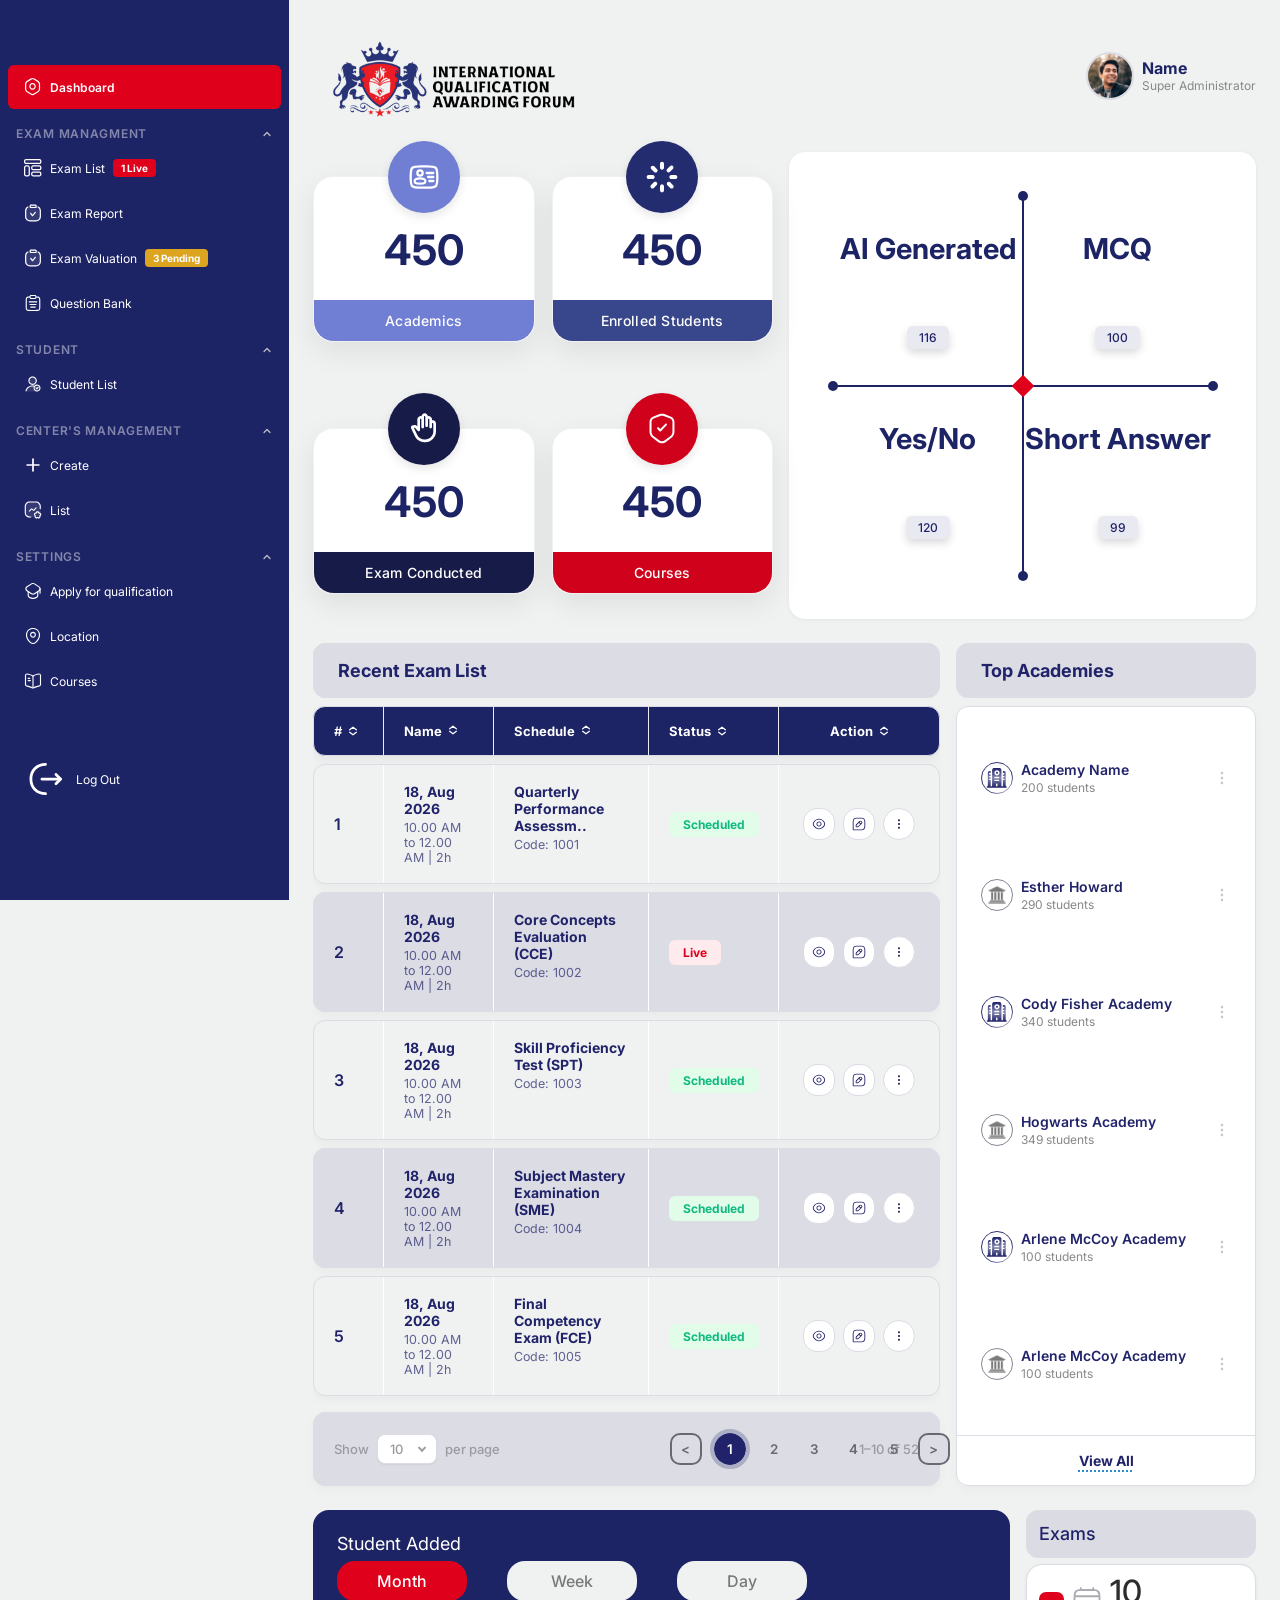
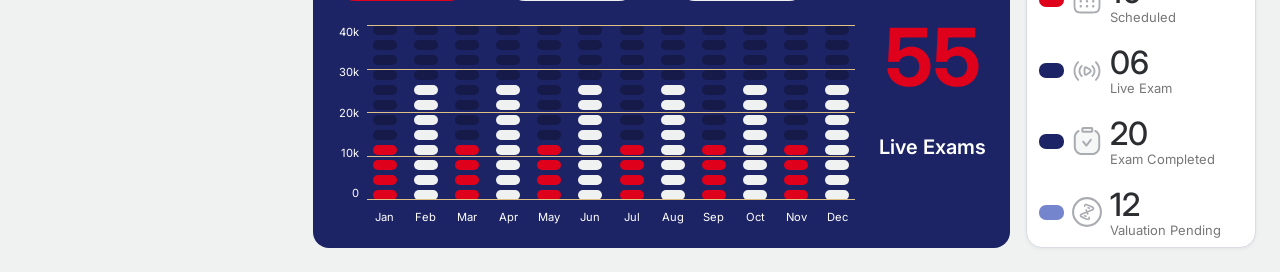
==== index.html @ 4b27578e "Refactor quadrant labels from absolute positioning to CSS Grid cells Labels are now centered in four" ====
<!DOCTYPE html>
<html lang="en">
<head>
<meta charset="UTF-8" />
<meta name="viewport" content="width=device-width, initial-scale=1.0" />
<title>Admin Dashboard – IQAF</title>
<link rel="preconnect" href="https://fonts.googleapis.com" />
<link rel="preconnect" href="https://fonts.gstatic.com" crossorigin />
<link href="https://fonts.googleapis.com/css2?family=Inter:wght@300;400;500;600;700;800;900&display=swap" rel="stylesheet" />

<!-- 1. Design tokens (CSS variables) — must load first -->
<link rel="stylesheet" href="css/tokens.css" />

<!-- 2. Global reset and element defaults -->
<link rel="stylesheet" href="css/base.css" />

<!-- 3. Page shell: layout grid, section wrappers, row grids -->
<link rel="stylesheet" href="css/layout.css" />

<!-- 4. UI components (order independent within this group) -->
<link rel="stylesheet" href="css/components/sidebar.css" />
<link rel="stylesheet" href="css/components/topbar.css" />
<link rel="stylesheet" href="css/components/stat-card.css" />
<link rel="stylesheet" href="css/components/quadrant.css" />
<link rel="stylesheet" href="css/components/table.css" />
<link rel="stylesheet" href="css/components/academies.css" />
<link rel="stylesheet" href="css/components/chart.css" />

<!-- 5. Responsive overrides — must load last -->
<link rel="stylesheet" href="css/responsive.css" />
</head>
<body>

<!-- Hamburger (mobile) -->
<button class="hamburger" id="hamburger" aria-label="Toggle menu">
  <span></span><span></span><span></span><span></span>
</button>
<div class="overlay" id="overlay"></div>

<div class="layout">

  <!-- ==================== SIDEBAR ==================== -->
  <aside class="sidebar" id="sidebar">

    <nav class="sidebar-nav">

      <!-- Dashboard -->
      <a class="nav-item active" href="#">
        <img src="images/icon/Dashboard.svg" alt="" />
        Dashboard
      </a>

      <!-- Exam Management -->
      <div class="sidebar-group">
        <div class="nav-section-label">
          Exam Managment
          <svg class="chevron-svg" viewBox="0 0 24 24" fill="none" stroke="currentColor" stroke-width="2.5" stroke-linecap="round" stroke-linejoin="round"><path d="M18 15l-6-6-6 6"/></svg>
        </div>
        <div class="sidebar-group-content">
          <a class="nav-item" href="#">
            <img src="images/icon/ExamList.svg" alt="" />
            Exam List
            <span class="nav-badge badge-live">1 Live</span>
          </a>
          <a class="nav-item" href="#">
            <img src="images/icon/ExamReport.svg" alt="" />
            Exam Report
          </a>
          <a class="nav-item" href="#">
            <img src="images/icon/ExamValuation.svg" alt="" />
            Exam Valuation
            <span class="nav-badge badge-pending">3 Pending</span>
          </a>
          <a class="nav-item" href="#">
            <img src="images/icon/QuestionBank.svg" alt="" />
            Question Bank
          </a>
        </div>
      </div>

      <!-- Student -->
      <div class="sidebar-group">
        <div class="nav-section-label">
          Student
          <svg class="chevron-svg" viewBox="0 0 24 24" fill="none" stroke="currentColor" stroke-width="2.5" stroke-linecap="round" stroke-linejoin="round"><path d="M18 15l-6-6-6 6"/></svg>
        </div>
        <div class="sidebar-group-content">
          <a class="nav-item" href="#">
            <img src="images/icon/StudentList.svg" alt="" />
            Student List
          </a>
        </div>
      </div>

      <!-- Center's Management -->
      <div class="sidebar-group">
        <div class="nav-section-label">
          Center's Management
          <svg class="chevron-svg" viewBox="0 0 24 24" fill="none" stroke="currentColor" stroke-width="2.5" stroke-linecap="round" stroke-linejoin="round"><path d="M18 15l-6-6-6 6"/></svg>
        </div>
        <div class="sidebar-group-content">
          <a class="nav-item" href="#">
            <img src="images/icon/Create.svg" alt="" />
            Create
          </a>
          <a class="nav-item" href="#">
            <img src="images/icon/List.svg" alt="" />
            List
          </a>
        </div>
      </div>

      <!-- Settings -->
      <div class="sidebar-group">
        <div class="nav-section-label">
          Settings
          <svg class="chevron-svg" viewBox="0 0 24 24" fill="none" stroke="currentColor" stroke-width="2.5" stroke-linecap="round" stroke-linejoin="round"><path d="M18 15l-6-6-6 6"/></svg>
        </div>
        <div class="sidebar-group-content">
          <a class="nav-item" href="#">
            <img src="images/icon/Applyforqualification.svg" alt="" />
            Apply for qualification
          </a>
          <a class="nav-item" href="#">
            <img src="images/icon/Location.svg" alt="" />
            Location
          </a>
          <a class="nav-item" href="#">
            <img src="images/icon/CoursesBook.svg" alt="" />
            Courses
          </a>
        </div>
      </div>

      <!-- Log Out -->
      <a class="nav-item logout" href="#">
        <img src="images/icon/LogOut.svg" alt="" />
        Log Out
      </a>

    </nav>
  </aside>

  <!-- ==================== MAIN ==================== -->
  <main class="main">

    <!-- TOPBAR -->
    <header class="topbar">
      <div class="topbar-logo">
        <img src="images/logo/logo.svg" alt="IQAF Logo" />
      </div>
      <div class="topbar-profile">
        <img src="images/people/SuperAdmin.jpg" alt="Admin" />
        <div>
          <div class="topbar-name">Name</div>
          <div class="topbar-role">Super Administrator</div>
        </div>
      </div>
    </header>

    <!-- STATS + QUADRANT -->
    <div class="stats-grid">

      <!-- 4 Stat Cards -->
      <div class="stats-cards">

        <!-- Academics -->
        <div class="stat-card theme-academics">
          <div class="stat-card-icon">
            <img src="images/icon/AcademicsLogo.svg" alt="Academics" />
          </div>
          <div class="stat-number">450</div>
          <div class="stat-label-bar">Academics</div>
        </div>

        <!-- Enrolled Students -->
        <div class="stat-card theme-enrolled">
          <div class="stat-card-icon">
            <img src="images/icon/EnrolledStudents.svg" alt="Enrolled Students" />
          </div>
          <div class="stat-number">450</div>
          <div class="stat-label-bar">Enrolled Students</div>
        </div>

        <!-- Exam Conducted -->
        <div class="stat-card theme-conducted">
          <div class="stat-card-icon">
            <img src="images/icon/ExamConducted.svg" alt="Exam Conducted" />
          </div>
          <div class="stat-number">450</div>
          <div class="stat-label-bar">Exam Conducted</div>
        </div>

        <!-- Courses -->
        <div class="stat-card theme-courses">
          <div class="stat-card-icon">
            <img src="images/icon/Courses.svg" alt="Courses" />
          </div>
          <div class="stat-number">450</div>
          <div class="stat-label-bar">Courses</div>
        </div>

      </div><!-- /stats-cards -->

      <!-- Quadrant chart -->
      <div class="quadrant-card">
        <div class="quadrant">
          <div class="quadrant-h"></div>
          <div class="quadrant-v"></div>
          <div class="quadrant-dot top"></div>
          <div class="quadrant-dot bottom"></div>
          <div class="quadrant-dot left"></div>
          <div class="quadrant-dot right"></div>
          <div class="quadrant-center"></div>

          <div class="quadrant-labels">
            <div class="q-label top-left">
              <span class="q-label-text">AI Generated</span>
              <span class="q-label-count">116</span>
            </div>
            <div class="q-label top-right">
              <span class="q-label-text">MCQ</span>
              <span class="q-label-count">100</span>
            </div>
            <div class="q-label bot-left">
              <span class="q-label-text">Yes/No</span>
              <span class="q-label-count">120</span>
            </div>
            <div class="q-label bot-right">
              <span class="q-label-text">Short Answer</span>
              <span class="q-label-count">99</span>
            </div>
          </div>
        </div>
      </div>

    </div><!-- /stats-grid -->

    <!-- MID ROW: Recent Exam List + Top Academies -->
    <div class="mid-row">

      <!-- Recent Exam List -->
      <!-- Recent Exam List Section -->
      <div class="table-section-container">
        <div class="table-section-header">Recent Exam List</div>
        <div class="table-card">
          <div class="table-wrapper">
            <table class="exam-table">
              <thead>
                <tr>
                  <th># <svg class="sort-icon-svg" viewBox="0 0 24 24" fill="none" stroke="currentColor" stroke-width="3" stroke-linecap="round" stroke-linejoin="round"><path d="M4 9l8-6 8 6M4 15l8 6 8-6" /></svg></th>
                  <th>Name <svg class="sort-icon-svg" viewBox="0 0 24 24" fill="none" stroke="currentColor" stroke-width="3" stroke-linecap="round" stroke-linejoin="round"><path d="M4 9l8-6 8 6M4 15l8 6 8-6" /></svg></th>
                  <th>Schedule <svg class="sort-icon-svg" viewBox="0 0 24 24" fill="none" stroke="currentColor" stroke-width="3" stroke-linecap="round" stroke-linejoin="round"><path d="M4 9l8-6 8 6M4 15l8 6 8-6" /></svg></th>
                  <th>Status <svg class="sort-icon-svg" viewBox="0 0 24 24" fill="none" stroke="currentColor" stroke-width="3" stroke-linecap="round" stroke-linejoin="round"><path d="M4 9l8-6 8 6M4 15l8 6 8-6" /></svg></th>
                  <th>Action <svg class="sort-icon-svg" viewBox="0 0 24 24" fill="none" stroke="currentColor" stroke-width="3" stroke-linecap="round" stroke-linejoin="round"><path d="M4 9l8-6 8 6M4 15l8 6 8-6" /></svg></th>
                </tr>
              </thead>
              <tbody>
                <tr>
                  <td class="td-num">1</td>
                  <td class="td-schedule-col">
                    <div class="exam-date">18, Aug 2026</div>
                    <div class="exam-time">10.00 AM to 12.00 AM | 2h</div>
                  </td>
                  <td class="td-name-col">
                    <div class="exam-name">Quarterly Performance Assessm..</div>
                    <div class="exam-code">Code: 1001</div>
                  </td>
                  <td><span class="status-badge status-scheduled">Scheduled</span></td>
                  <td>
                    <div class="action-icons">
                      <button class="action-btn" aria-label="View">
                        <img src="images/icon/ActionEye.svg" alt="" />
                      </button>
                      <button class="action-btn" aria-label="Edit">
                        <img src="images/icon/ActionPen.svg" alt="" />
                      </button>
                      <button class="action-btn" aria-label="More">
                        <img src="images/icon/ActionDots.svg" alt="" />
                      </button>
                    </div>
                  </td>
                </tr>
                <tr>
                  <td class="td-num">2</td>
                  <td class="td-schedule-col">
                    <div class="exam-date">18, Aug 2026</div>
                    <div class="exam-time">10.00 AM to 12.00 AM | 2h</div>
                  </td>
                  <td class="td-name-col">
                    <div class="exam-name">Core Concepts Evaluation (CCE)</div>
                    <div class="exam-code">Code: 1002</div>
                  </td>
                  <td><span class="status-badge status-live">Live</span></td>
                  <td>
                    <div class="action-icons">
                      <button class="action-btn" aria-label="View">
                        <img src="images/icon/ActionEye.svg" alt="" />
                      </button>
                      <button class="action-btn" aria-label="Edit">
                        <img src="images/icon/ActionPen.svg" alt="" />
                      </button>
                      <button class="action-btn" aria-label="More">
                        <img src="images/icon/ActionDots.svg" alt="" />
                      </button>
                    </div>
                  </td>
                </tr>
                <tr>
                  <td class="td-num">3</td>
                  <td class="td-schedule-col">
                    <div class="exam-date">18, Aug 2026</div>
                    <div class="exam-time">10.00 AM to 12.00 AM | 2h</div>
                  </td>
                  <td class="td-name-col">
                    <div class="exam-name">Skill Proficiency Test (SPT)</div>
                    <div class="exam-code">Code: 1003</div>
                  </td>
                  <td><span class="status-badge status-scheduled">Scheduled</span></td>
                  <td>
                    <div class="action-icons">
                      <button class="action-btn" aria-label="View">
                        <img src="images/icon/ActionEye.svg" alt="" />
                      </button>
                      <button class="action-btn" aria-label="Edit">
                        <img src="images/icon/ActionPen.svg" alt="" />
                      </button>
                      <button class="action-btn" aria-label="More">
                        <img src="images/icon/ActionDots.svg" alt="" />
                      </button>
                    </div>
                  </td>
                </tr>
                <tr>
                  <td class="td-num">4</td>
                  <td class="td-schedule-col">
                    <div class="exam-date">18, Aug 2026</div>
                    <div class="exam-time">10.00 AM to 12.00 AM | 2h</div>
                  </td>
                  <td class="td-name-col">
                    <div class="exam-name">Subject Mastery Examination (SME)</div>
                    <div class="exam-code">Code: 1004</div>
                  </td>
                  <td><span class="status-badge status-scheduled">Scheduled</span></td>
                  <td>
                    <div class="action-icons">
                      <button class="action-btn" aria-label="View">
                        <img src="images/icon/ActionEye.svg" alt="" />
                      </button>
                      <button class="action-btn" aria-label="Edit">
                        <img src="images/icon/ActionPen.svg" alt="" />
                      </button>
                      <button class="action-btn" aria-label="More">
                        <img src="images/icon/ActionDots.svg" alt="" />
                      </button>
                    </div>
                  </td>
                </tr>
                <tr>
                  <td class="td-num">5</td>
                  <td class="td-schedule-col">
                    <div class="exam-date">18, Aug 2026</div>
                    <div class="exam-time">10.00 AM to 12.00 AM | 2h</div>
                  </td>
                  <td class="td-name-col">
                    <div class="exam-name">Final Competency Exam (FCE)</div>
                    <div class="exam-code">Code: 1005</div>
                  </td>
                  <td><span class="status-badge status-scheduled">Scheduled</span></td>
                  <td>
                    <div class="action-icons">
                      <button class="action-btn" aria-label="View">
                        <img src="images/icon/ActionEye.svg" alt="" />
                      </button>
                      <button class="action-btn" aria-label="Edit">
                        <img src="images/icon/ActionPen.svg" alt="" />
                      </button>
                      <button class="action-btn" aria-label="More">
                        <img src="images/icon/ActionDots.svg" alt="" />
                      </button>
                    </div>
                  </td>
                </tr>
              </tbody>
            </table>
          </div>

          <!-- Pagination Bar -->
          <div class="pagination-bar">
            <div class="pagination-left">
              Show
              <div class="select-wrapper">
                <select>
                  <option>10</option>
                  <option>25</option>
                  <option>50</option>
                </select>
              </div>
              per page
            </div>
            <div class="pagination-pages">
              <button class="page-btn arrow" aria-label="Previous page">&lt;</button>
              <button class="page-btn active">1</button>
              <button class="page-btn">2</button>
              <button class="page-btn">3</button>
              <button class="page-btn desktop-only-page">4</button>
              <button class="page-btn desktop-only-page">5</button>
              <button class="page-btn arrow" aria-label="Next page">&gt;</button>
            </div>
            <div class="pagination-info">1–10 of 52</div>
          </div>
        </div>
      </div><!-- /recent exam list section -->

      <!-- Top Academies -->
      <div class="academies-section-container">
        <div class="academies-section-header">Top Academies</div>
        <div class="academies-card">
          <ul class="academies-list">
            <li class="academy-item">
              <div class="academy-icon"><img src="images/icon/TopAcademies1.svg" alt="" /></div>
              <div class="academy-info">
                <div class="academy-name">Academy Name</div>
                <div class="academy-students">200 students</div>
              </div>
              <div class="academy-dots"><img src="images/icon/TopAcademiesDots.svg" alt="" /></div>
            </li>
            <li class="academy-item">
              <div class="academy-icon"><img src="images/icon/TopAcademies2.svg" alt="" /></div>
              <div class="academy-info">
                <div class="academy-name">Esther Howard</div>
                <div class="academy-students">290 students</div>
              </div>
              <div class="academy-dots"><img src="images/icon/TopAcademiesDots.svg" alt="" /></div>
            </li>
            <li class="academy-item">
              <div class="academy-icon"><img src="images/icon/TopAcademies1.svg" alt="" /></div>
              <div class="academy-info">
                <div class="academy-name">Cody Fisher Academy</div>
                <div class="academy-students">340 students</div>
              </div>
              <div class="academy-dots"><img src="images/icon/TopAcademiesDots.svg" alt="" /></div>
            </li>
            <li class="academy-item">
              <div class="academy-icon"><img src="images/icon/TopAcademies2.svg" alt="" /></div>
              <div class="academy-info">
                <div class="academy-name">Hogwarts Academy</div>
                <div class="academy-students">349 students</div>
              </div>
              <div class="academy-dots"><img src="images/icon/TopAcademiesDots.svg" alt="" /></div>
            </li>
            <li class="academy-item">
              <div class="academy-icon"><img src="images/icon/TopAcademies1.svg" alt="" /></div>
              <div class="academy-info">
                <div class="academy-name">Arlene McCoy Academy</div>
                <div class="academy-students">100 students</div>
              </div>
              <div class="academy-dots"><img src="images/icon/TopAcademiesDots.svg" alt="" /></div>
            </li>
            <li class="academy-item">
              <div class="academy-icon"><img src="images/icon/TopAcademies2.svg" alt="" /></div>
              <div class="academy-info">
                <div class="academy-name">Arlene McCoy Academy</div>
                <div class="academy-students">100 students</div>
              </div>
              <div class="academy-dots"><img src="images/icon/TopAcademiesDots.svg" alt="" /></div>
            </li>
          </ul>
          <div class="view-all-btn"><span class="view-all-text">View All</span></div>
        </div>
      </div><!-- /top academies -->

    </div><!-- /mid-row -->

    <!-- BOTTOM ROW: Chart + Exams panel -->
    <div class="bottom-row">

      <!-- Student Added Chart -->
      <div class="chart-wrapper">
        <div class="chart-card">
          <div class="chart-top">
            <div class="chart-title desktop-title">Student Added</div>
            <div class="chart-title mobile-title">Student Status</div>
            <div class="tab-group">
              <button class="tab-btn active">Month</button>
              <button class="tab-btn">Week</button>
              <button class="tab-btn">Day</button>
            </div>
          </div>

          <div class="chart-body">
            <div class="chart-main">
            <div class="pill-chart">
              <div class="chart-plot-container">
                <!-- Y Labels -->
                <div class="pill-y-labels">
                  <span>40k</span>
                  <span>30k</span>
                  <span>20k</span>
                  <span>10k</span>
                  <span>0</span>
                </div>
                
                <!-- Plot Area -->
                <div class="pill-plot-area">
                  <!-- Grid Lines -->
                  <div class="chart-grid-lines">
                    <div class="grid-line"></div>
                    <div class="grid-line"></div>
                    <div class="grid-line"></div>
                    <div class="grid-line"></div>
                    <div class="grid-line"></div>
                  </div>
                  
                  <!-- Bars Area -->
                  <div class="pill-bars-area">
                    <!-- Jan -->
                    <div class="pill-bar-group">
                      <div class="pill inactive"></div>
                      <div class="pill inactive"></div>
                      <div class="pill inactive"></div>
                      <div class="pill inactive"></div>
                      <div class="pill inactive"></div>
                      <div class="pill inactive"></div>
                      <div class="pill inactive"></div>
                      <div class="pill inactive"></div>
                      <div class="pill active red"></div>
                      <div class="pill active red"></div>
                      <div class="pill active red"></div>
                      <div class="pill active red"></div>
                    </div>
                    
                    <!-- Feb -->
                    <div class="pill-bar-group">
                      <div class="pill inactive"></div>
                      <div class="pill inactive"></div>
                      <div class="pill inactive"></div>
                      <div class="pill inactive"></div>
                      <div class="pill active white"></div>
                      <div class="pill active white"></div>
                      <div class="pill active white"></div>
                      <div class="pill active white"></div>
                      <div class="pill active white"></div>
                      <div class="pill active white"></div>
                      <div class="pill active white"></div>
                      <div class="pill active white"></div>
                    </div>
                    
                    <!-- Mar -->
                    <div class="pill-bar-group">
                      <div class="pill inactive"></div>
                      <div class="pill inactive"></div>
                      <div class="pill inactive"></div>
                      <div class="pill inactive"></div>
                      <div class="pill inactive"></div>
                      <div class="pill inactive"></div>
                      <div class="pill inactive"></div>
                      <div class="pill inactive"></div>
                      <div class="pill active red"></div>
                      <div class="pill active red"></div>
                      <div class="pill active red"></div>
                      <div class="pill active red"></div>
                    </div>
                    
                    <!-- Apr -->
                    <div class="pill-bar-group">
                      <div class="pill inactive"></div>
                      <div class="pill inactive"></div>
                      <div class="pill inactive"></div>
                      <div class="pill inactive"></div>
                      <div class="pill active white"></div>
                      <div class="pill active white"></div>
                      <div class="pill active white"></div>
                      <div class="pill active white"></div>
                      <div class="pill active white"></div>
                      <div class="pill active white"></div>
                      <div class="pill active white"></div>
                      <div class="pill active white"></div>
                    </div>
                    
                    <!-- May -->
                    <div class="pill-bar-group">
                      <div class="pill inactive"></div>
                      <div class="pill inactive"></div>
                      <div class="pill inactive"></div>
                      <div class="pill inactive"></div>
                      <div class="pill inactive"></div>
                      <div class="pill inactive"></div>
                      <div class="pill inactive"></div>
                      <div class="pill inactive"></div>
                      <div class="pill active red"></div>
                      <div class="pill active red"></div>
                      <div class="pill active red"></div>
                      <div class="pill active red"></div>
                    </div>
                    
                    <!-- Jun -->
                    <div class="pill-bar-group">
                      <div class="pill inactive"></div>
                      <div class="pill inactive"></div>
                      <div class="pill inactive"></div>
                      <div class="pill inactive"></div>
                      <div class="pill active white"></div>
                      <div class="pill active white"></div>
                      <div class="pill active white"></div>
                      <div class="pill active white"></div>
                      <div class="pill active white"></div>
                      <div class="pill active white"></div>
                      <div class="pill active white"></div>
                      <div class="pill active white"></div>
                    </div>
                    
                    <!-- Jul -->
                    <div class="pill-bar-group">
                      <div class="pill inactive"></div>
                      <div class="pill inactive"></div>
                      <div class="pill inactive"></div>
                      <div class="pill inactive"></div>
                      <div class="pill inactive"></div>
                      <div class="pill inactive"></div>
                      <div class="pill inactive"></div>
                      <div class="pill inactive"></div>
                      <div class="pill active red"></div>
                      <div class="pill active red"></div>
                      <div class="pill active red"></div>
                      <div class="pill active red"></div>
                    </div>
                    
                    <!-- Aug -->
                    <div class="pill-bar-group">
                      <div class="pill inactive"></div>
                      <div class="pill inactive"></div>
                      <div class="pill inactive"></div>
                      <div class="pill inactive"></div>
                      <div class="pill active white"></div>
                      <div class="pill active white"></div>
                      <div class="pill active white"></div>
                      <div class="pill active white"></div>
                      <div class="pill active white"></div>
                      <div class="pill active white"></div>
                      <div class="pill active white"></div>
                      <div class="pill active white"></div>
                    </div>
                    
                    <!-- Sep -->
                    <div class="pill-bar-group">
                      <div class="pill inactive"></div>
                      <div class="pill inactive"></div>
                      <div class="pill inactive"></div>
                      <div class="pill inactive"></div>
                      <div class="pill inactive"></div>
                      <div class="pill inactive"></div>
                      <div class="pill inactive"></div>
                      <div class="pill inactive"></div>
                      <div class="pill active red"></div>
                      <div class="pill active red"></div>
                      <div class="pill active red"></div>
                      <div class="pill active red"></div>
                    </div>
                    
                    <!-- Oct -->
                    <div class="pill-bar-group">
                      <div class="pill inactive"></div>
                      <div class="pill inactive"></div>
                      <div class="pill inactive"></div>
                      <div class="pill inactive"></div>
                      <div class="pill active white"></div>
                      <div class="pill active white"></div>
                      <div class="pill active white"></div>
                      <div class="pill active white"></div>
                      <div class="pill active white"></div>
                      <div class="pill active white"></div>
                      <div class="pill active white"></div>
                      <div class="pill active white"></div>
                    </div>
                    
                    <!-- Nov -->
                    <div class="pill-bar-group">
                      <div class="pill inactive"></div>
                      <div class="pill inactive"></div>
                      <div class="pill inactive"></div>
                      <div class="pill inactive"></div>
                      <div class="pill inactive"></div>
                      <div class="pill inactive"></div>
                      <div class="pill inactive"></div>
                      <div class="pill inactive"></div>
                      <div class="pill active red"></div>
                      <div class="pill active red"></div>
                      <div class="pill active red"></div>
                      <div class="pill active red"></div>
                    </div>
                    
                    <!-- Dec -->
                    <div class="pill-bar-group">
                      <div class="pill inactive"></div>
                      <div class="pill inactive"></div>
                      <div class="pill inactive"></div>
                      <div class="pill inactive"></div>
                      <div class="pill active white"></div>
                      <div class="pill active white"></div>
                      <div class="pill active white"></div>
                      <div class="pill active white"></div>
                      <div class="pill active white"></div>
                      <div class="pill active white"></div>
                      <div class="pill active white"></div>
                      <div class="pill active white"></div>
                    </div>
                  </div>
                </div>
              </div>
              
              <!-- X Labels -->
              <div class="pill-x-labels">
                <div class="pill-x-label">Jan</div>
                <div class="pill-x-label">Feb</div>
                <div class="pill-x-label">Mar</div>
                <div class="pill-x-label">Apr</div>
                <div class="pill-x-label">May</div>
                <div class="pill-x-label">Jun</div>
                <div class="pill-x-label">Jul</div>
                <div class="pill-x-label">Aug</div>
                <div class="pill-x-label">Sep</div>
                <div class="pill-x-label">Oct</div>
                <div class="pill-x-label">Nov</div>
                <div class="pill-x-label">Dec</div>
              </div>
            </div>
          </div>
        </div>
      </div><!-- /chart-card -->

        <!-- Live Exams counter -->
        <div class="live-exams-block">
          <div class="live-exams-number">55</div>
          <div class="live-exams-label">Live Exams</div>
        </div>

      </div><!-- /chart-wrapper -->

      <!-- Exams Panel -->
      <div class="exams-panel">
        <div class="exams-section-header">Exams</div>
        <div class="exams-panel-card">
          <div class="exam-stat-item">
            <div class="exam-stat-dot dot-red"></div>
            <div class="exam-stat-icon"><img src="images/icon/ExamsScheduled.svg" alt="" /></div>
            <div class="exam-stat-info">
              <div class="exam-stat-count">10</div>
              <div class="exam-stat-name">Scheduled</div>
            </div>
          </div>
          <div class="exam-stat-item">
            <div class="exam-stat-dot dot-navy"></div>
            <div class="exam-stat-icon"><img src="images/icon/ExamsLiveExam.svg" alt="" /></div>
            <div class="exam-stat-info">
              <div class="exam-stat-count">06</div>
              <div class="exam-stat-name">Live Exam</div>
            </div>
          </div>
          <div class="exam-stat-item">
            <div class="exam-stat-dot dot-navy"></div>
            <div class="exam-stat-icon"><img src="images/icon/ExamCompleted.svg" alt="" /></div>
            <div class="exam-stat-info">
              <div class="exam-stat-count">20</div>
              <div class="exam-stat-name">Exam Completed</div>
            </div>
          </div>
          <div class="exam-stat-item">
            <div class="exam-stat-dot dot-gray"></div>
            <div class="exam-stat-icon"><img src="images/icon/ExamsValuationPending.svg" alt="" /></div>
            <div class="exam-stat-info">
              <div class="exam-stat-count">12</div>
              <div class="exam-stat-name">Valuation Pending</div>
            </div>
          </div>
        </div>
      </div><!-- /exams-panel -->

    </div><!-- /bottom-row -->

  </main>
</div><!-- /layout -->

<script>
/* ============================================================
   SIDEBAR TOGGLE
   ============================================================ */
const hamburger = document.getElementById('hamburger');
const sidebar   = document.getElementById('sidebar');
const overlay   = document.getElementById('overlay');

hamburger.addEventListener('click', () => {
  sidebar.classList.toggle('open');
  overlay.classList.toggle('open');
  document.body.classList.toggle('menu-open');
});
overlay.addEventListener('click', () => {
  sidebar.classList.remove('open');
  overlay.classList.remove('open');
  document.body.classList.remove('menu-open');
});

/* ============================================================
   TAB BUTTONS
   ============================================================ */
document.querySelectorAll('.tab-btn').forEach(btn => {
  btn.addEventListener('click', () => {
    btn.closest('.tab-group').querySelectorAll('.tab-btn').forEach(b => b.classList.remove('active'));
    btn.classList.add('active');
  });
});

/* ============================================================
   PAGE BUTTONS
   ============================================================ */
document.querySelectorAll('.pagination-pages .page-btn:not(.arrow)').forEach(btn => {
  btn.addEventListener('click', () => {
    btn.closest('.pagination-pages').querySelectorAll('.page-btn:not(.arrow)').forEach(b => b.classList.remove('active'));
    btn.classList.add('active');
  });
});

/* ============================================================
   SIDEBAR COLLAPSIBLE GROUPS
   ============================================================ */
document.querySelectorAll('.nav-section-label').forEach(label => {
  label.addEventListener('click', () => {
    const group = label.closest('.sidebar-group');
    if (group) {
      group.classList.toggle('collapsed');
    }
  });
});
</script>
</body>
</html>
---- css/tokens.css ----
/*
 * tokens.css
 * ─────────────────────────────────────────────────────────────
 * Single source of truth for every design token.
 * Edit values here to restyle the entire dashboard.
 * ─────────────────────────────────────────────────────────────
 */

:root {

  /* ── Brand colours ──────────────────────────────────────── */
  --color-red:        #DF001B;
  --color-navy:       #1D2465;
  --color-blue-mid:   #7485CE;
  --color-bg:         #F0F1F1;
  --color-white:      #FFFFFF;
  --color-border:     #DBDCE4;
  --color-green-soft: #E1FCE9;
  --color-red-soft:   #FFEAEE;
  --color-gold:       #DDA420;

  /* ── Typography ─────────────────────────────────────────── */
  --font-family:      'Inter', sans-serif;

  /* ── Stat cards ─────────────────────────────────────────── */
  --stat-number-size:   2.625rem;   /* 42px */
  --stat-number-weight: 700;
  --stat-number-color:  var(--color-navy);
  --stat-label-size:    0.875rem;
  --stat-label-weight:  500;
  --stat-label-color:   var(--color-white);
  /* ── Topbar ─────────────────────────────────────────────── */
  --topbar-logo-height: 88px;

  /* ── Sidebar ────────────────────────────────────────────── */
  --sidebar-width:        289px;
  --sidebar-bg:           var(--color-navy);
  --sidebar-text-size:    0.755rem;
  --sidebar-text-color:   #FFFFFF;
  --sidebar-section-size: 0.75rem;
  --sidebar-active-bg:    var(--color-red);
  --sidebar-icon-size:    18px;
  --sidebar-icon-opacity: 1.0;
  --sidebar-logout-icon-size: 44px;
  --sidebar-chevron-color: #BCBFC5;
  --sidebar-nav-item-padding: 13px 16px;
  --sidebar-nav-item-margin: 1px 8px;
  --sidebar-badge-radius: 4px;
  --sidebar-badge-padding-y: 2px;
  --sidebar-badge-padding-x: 8px;
  --sidebar-badge-height: auto;
  --sidebar-badge-width: auto;
  --sidebar-badge-font-size: 10px;

  /* ── Table ──────────────────────────────────────────────── */
  --table-header-bg:       var(--color-navy);      /* [Header background] The dark blue background of the table header card */
  --table-header-color:    var(--color-white);     /* [Header text color] Color of the text in the table header card */
  --table-header-size:     0.8125rem;              /* [Header font size] Size of header labels */
  --table-row-size:        0.8125rem;              /* [Body cell font size] Size of table body text */
  --table-row-color:       #21236A;                /* [Table cell text color] Text color of body cells (navy by default) */
  --table-row-odd-bg:      #F0F1F1;                /* [Odd rows background] Background color for rows 1, 3, 5 */
  --table-row-even-bg:     #DBDCE4;                /* [Even rows background] Background color for rows 2, 4 */
  --table-row-hover-bg:    rgba(29, 36, 101, 0.04); /* [Row hover background] Highlight color when cursor hovers over a row */
  --table-row-border:      #DBDCE4;                /* [Table border color] Cell borders, outline borders, and gridlines */
  --table-title-bg:        #DBDCE4;                /* [Title card background] Background of the floating "Recent Exam List" top card */
  --table-title-color:     #21236A;                /* [Title card text color] Text color of the "Recent Exam List" title */
  --table-pagination-bg:   #DBDCE4;                /* [Pagination card background] Background of the bottom page selection footer card */
  --table-pagination-color: #21236A;               /* [Pagination text color] Color of show-limit dropdown text and footer labels */
  --table-pagination-select-color: #999BA3;
  --table-pagination-info-color:     #999BA3;      /* [Pagination info text color] Text color of '1-10 of 52' info label */
  --table-pagination-label-color:    #999BA3;      /* [Pagination label text color] Text color of 'Show per page' label */
  --table-pagination-active-bg:      #21236A;      /* [Active page background] Circle color for active page button 1 */
  --table-pagination-active-color:   #FFFFFF;      /* [Active page text color] Number text color for active page button */
  --table-pagination-active-border-width: 4px;     /* [Active page ring size] The thickness of the outer border ring */
  --table-pagination-active-border-color: #ACAEC5; /* [Active page ring color] The light purple-grey color of the ring */
  --table-pagination-inactive-color: #676A72;      /* [Inactive page text color] Color for links to other pages (2, 3, 4, 5) */
  --table-pagination-arrow-color:    #676A72;      /* [Arrow icons color] Icon and border color for navigation arrows (< and >) */
  --table-pagination-arrow-bg:       #DBDCE4;      /* [Arrow background] Background color of the page arrow buttons */
  --table-pagination-arrow-border-width: 2px;      /* [Arrow border thickness] The thickness of the page arrow button outline */
  --table-pagination-arrow-radius:   10px;         /* [Arrow border radius] Rounded corners for the page arrow buttons */
  --table-pagination-pages-shift:    130px;          /* [Position page numbers] Shifting page numbers left/right. E.g. set to 20px or -20px */
  --table-sort-arrow-color: #FFFFFF;
  --action-btn-border-color: #DBDCE4;
  --action-btn-radius-1: 14px;
  --action-btn-radius-2: 14px;
  --action-btn-radius-3: 50%;

  /* ── Table Rows Customization ───────────────────────────── */
  --table-row-radius: 12px;
  --table-row-height: auto;
  --table-row-padding-y: 18px;
  --table-row-padding-x: 20px;
  --table-row-margin-bottom: 8px;

  /* Table column separator lines (vertical gridlines) */
  --table-col-border-color: rgba(255, 255, 255, 0.908); /* Separator line color for header */
  --table-col-border-width: 1.5px;                        /* Separator line thickness for entire table (header & rows) */
  --table-row-col-border-color: #FFFFFF;                /* Separator line color for body rows (e.g. #FFFFFF for high visibility) */
  --table-col-padding-left: 20px;                       /* Left spacing gap next to column lines */

  /* Text inside table rows typography */
  --table-date-font-size: 0.875rem;
  --table-date-font-weight: 700;
  --table-date-font-style: normal;
  --table-date-color: #21236A;

  --table-time-font-size: 0.78rem;
  --table-time-font-weight: 400;
  --table-time-font-style: normal;
  --table-time-color: rgba(33, 35, 106, 0.7);

  --table-name-font-size: 0.875rem;
  --table-name-font-weight: 700;
  --table-name-font-style: normal;
  --table-name-color: #21236A;

  --table-code-font-size: 0.78rem;
  --table-code-font-weight: 400;
  --table-code-font-style: normal;
  --table-code-color: rgba(33, 35, 106, 0.7);
  /* ── Top Academies ──────────────────────────────────────── */
  --academies-header-bg: #DBDCE4;
  --academies-header-color: #21236A;
  --academies-card-bg: #FFFFFF;
  --academies-name-color: #21236A;
  --academies-students-color: #888888;
  --academies-divider-color: #DBDCE4;
  --academies-view-all-color: #21236A;
  --academies-view-all-dot-color: #2A8BC9;

  /* ── Quadrant Chart ─────────────────────────────────────── */
  --quadrant-card-width: 467px;
  --quadrant-card-height: 467px;
  --quadrant-chart-size: 380px;

  /* Global defaults — change these to resize all four sections at once */
  --quadrant-font-size:      1.8rem;      /* label text size for all sections */
  --quadrant-count-size:     0.75rem;   /* count number size for all sections */
  --quadrant-count-padding:  4px 12px;  /* count pill padding for all sections */
  --quadrant-label-gap:      60px;      /* gap between label text and count pill */

  /* ── AI Generated (top-left) ──────────────────────────── */
  --quadrant-tl-font-size:     var(--quadrant-font-size);
  --quadrant-tl-count-size:    var(--quadrant-count-size);
  --quadrant-tl-count-padding: var(--quadrant-count-padding);

  /* ── MCQ (top-right) ──────────────────────────────────── */
  --quadrant-tr-font-size:     var(--quadrant-font-size);
  --quadrant-tr-count-size:    var(--quadrant-count-size);
  --quadrant-tr-count-padding: var(--quadrant-count-padding);

  /* ── Yes/No (bottom-left) ────────────────────────────── */
  --quadrant-bl-font-size:     var(--quadrant-font-size);
  --quadrant-bl-count-size:    var(--quadrant-count-size);
  --quadrant-bl-count-padding: var(--quadrant-count-padding);

  /* ── Short Answer (bottom-right) ─────────────────────── */
  --quadrant-br-font-size:     var(--quadrant-font-size);
  --quadrant-br-count-size:    var(--quadrant-count-size);
  --quadrant-br-count-padding: var(--quadrant-count-padding);

  --quadrant-pill-bg: #E9E9F1;
  --quadrant-pill-color: #21236A;
  --quadrant-pill-shadow: 0 4px 8px rgba(0, 0, 0, 0.15);
  --quadrant-shapes-scale: 1;

  /* ── Student Added Chart ────────────────────────────────── */
  --chart-wrapper-height: auto;
  --chart-wrapper-padding: 24px;
  --chart-card-margin-right: 0px;
  --chart-title-size: 18px;
  --chart-title-weight: 400;
  --chart-title-line-height: 19px;
  --chart-title-color: #FFFFFF;

  /* Y-axis & X-axis scale labels */
  --chart-y-label-size: 0.7rem;
  --chart-y-label-weight: 400;
  --chart-y-label-color: #FFFFFF;
  --chart-x-label-size: 0.7rem;
  --chart-x-label-weight: 400;
  --chart-x-label-color: #FFFFFF;
  --chart-tab-size: 16px;
  --chart-tab-weight: 500;
  --chart-tab-line-height: 19px;
  --chart-tab-gap: 40px;
  --chart-tab-width: 130px;
  --chart-tab-height: 40px;
  --chart-tab-radius: 18px;
  --chart-tab-color: #797979;
  --chart-tab-bg: #F0F1F1;
  --chart-tab-active-color: #FFFFFF;
  --chart-tab-active-bg: var(--color-red);
  --chart-tab-hover-color: #FFFFFF;
  --chart-tab-hover-bg: #797979;
  --chart-tab-group-shift-x: 0px;
  --chart-tab-group-shift-y: 0px;
  --chart-plot-height: 175px;
  --chart-y-label-width: 30px;
  --chart-y-label-padding-right: 8px;
  --chart-y-label-size: 0.7rem;
  --chart-x-label-size: 0.7rem;
  --chart-x-label-margin-left: 30px;
  --chart-x-label-margin-top: 10px;
  --chart-bars-gap: 6px;
  --live-exams-block-width: auto;
  --live-exams-block-align: center;
  --live-exams-block-justify: center;
  --live-exams-block-padding-top: 16px;
  --live-exams-block-margin-left: 0px;
  --live-exams-block-shift-x: 0px;
  --live-exams-block-shift-y: 0px;
  --live-exams-number-size: 80px;
  --live-exams-number-weight: 700;
  --live-exams-number-line-height: 1;
  --live-exams-label-size: 20px;
  --live-exams-label-weight: 600;
  --live-exams-label-line-height: 1;
  --live-exams-label-margin-top: 40px;

  /* ── Exams Panel ────────────────────────────────────────── */
  --exams-panel-width: 100%;
  --exams-header-bg: #DBDBE3;
  --exams-header-color: #21236A;
  --exams-header-size: 18px;
  --exams-header-weight: 500;
  --exams-header-line-height: 20px;
  --exams-header-border-color: #DBDCE4;
  --exams-header-margin-bottom: 6px;
  --exams-header-min-height: 48px;
  --exams-header-padding: 6px 12px;
  --exams-card-bg: #FFFFFF;
  --exams-card-border-color: #DBDCE4;
  --exams-card-padding: 0px;
  --exams-item-padding: 4px 12px;
  --exams-item-gap: 8px;
  --exams-item-divider-color: transparent;
  --exams-dot-size: 15px;
  --exams-dot-width: 25px;
  --exams-dot-height: var(--exams-dot-size);
  --exams-dot-radius: 7px;
  --exams-icon-size: 30px;
  --exams-count-size: 2rem;
  --exams-count-weight: 500;
  --exams-count-color: #2C2D30;
  --exams-label-size: 0.8125rem;
  --exams-label-weight: 400;
  --exams-label-color: #777777;

  /* ── Section headings ───────────────────────────────────── */
  --section-heading-size:   1rem;
  --section-heading-weight: 600;
  --section-heading-color:  var(--color-navy);

  /* ── Pill chart ─────────────────────────────────────────── */
  --pill-width:   24px;
  --pill-height:  10px;
  --pill-gap:     5px;
  --pill-radius:  99px;
  --pill-red:     #DF001B;
  --pill-white:   #F0F1F1;
  --pill-inactive-bg: rgba(255, 255, 255, 0.08);
  --chart-grid-color: #E0C185;
  --chart-grid-thickness: 1px;

  /* ── Spacing scale ──────────────────────────────────────── */
  --space-xs: 4px;
  --space-sm: 8px;
  --space-md: 16px;
  --space-lg: 24px;
  --space-xl: 32px;

  /* ── Border radius ──────────────────────────────────────── */
  --radius-sm: 6px;
  --radius-md: 12px;
  --radius-lg: 16px;

  /* ── KPI Stat Cards ─────────────────────────────────────── */
  --stat-card-radius:       20px;
  --stat-card-icon-size:    72px;
  --stat-card-height:       166px;
  --stat-card-max-width:    300px;
  --stat-card-padding-top:  52px;
  --stat-card-gap-x:        17px;
  --stat-card-gap-y:        60px;
  --stat-card-shadow:       0 10px 30px rgba(0, 0, 0, 0.08);

  /* ── Responsive Card Gaps ───────────────────────────────── */
  --responsive-grid-gap: 24px;
  --responsive-stats-gap-y: 64px;
  --responsive-stats-gap-x: 16px;
  --responsive-row-gap: 24px;

  /* ── Mobile/Tablet Layout Customization ─────────────────── */
  --mobile-topbar-height: 70px;
  --mobile-logo-height: calc(var(--mobile-topbar-height) * 1); /* Auto-proportioned to topbar height (57%). Replace with a fixed value (e.g. 50px) to lock size. */
  --mobile-logo-gap-top: 45px;
  --mobile-stats-margin-top: 24px;
  --mobile-pagination-scale: 1.0;
  --mobile-pagination-active-size: 26px;
  --mobile-pagination-arrow-size: 28px;
  --mobile-pagination-gap: 6px;
}
---- css/base.css ----
/*
 * base.css
 * ─────────────────────────────────────────────────────────────
 * CSS reset and global element defaults.
 * No class selectors — only bare HTML elements.
 * ─────────────────────────────────────────────────────────────
 */

*, *::before, *::after {
  box-sizing: border-box;
  margin: 0;
  padding: 0;
}

html {
  font-size: 16px;
}

body {
  font-family: var(--font-family);
  background: var(--color-bg);
  color: #222;
  display: flex;
  min-height: 100vh;
}

img {
  display: block;
  max-width: 100%;
}

ul {
  list-style: none;
}

a {
  text-decoration: none;
  color: inherit;
}

button {
  font-family: inherit;
  cursor: pointer;
  border: none;
  background: none;
}
---- css/layout.css ----
/*
 * layout.css
 * ─────────────────────────────────────────────────────────────
 * Top-level page shell and main content area.
 * Handles the sidebar-offset and section row grid containers.
 * ─────────────────────────────────────────────────────────────
 */

/* Full-width flex wrapper that holds sidebar + main */
.layout {
  display: flex;
  width: 100%;
  min-height: 100vh;
}

/* Main scrollable content column */
.main {
  margin-left: var(--sidebar-width);
  flex: 1;
  display: flex;
  flex-direction: column;
  min-height: 100vh;
  padding: var(--space-lg);
  gap: var(--space-lg);
}

/* Reusable white card wrapper used by table, academies, etc. */
.section-card {
  background: var(--color-white);
  border-radius: var(--radius-lg);
  box-shadow: 0 1px 4px rgba(0,0,0,0.06);
  overflow: hidden;
}

/* Card title bar (light-bg strip at the top of each section) */
.section-header {
  padding: var(--space-md) var(--space-lg);
  font-size: var(--section-heading-size);
  font-weight: var(--section-heading-weight);
  color: var(--section-heading-color);
  border-bottom: 1px solid var(--color-border);
  background: var(--color-bg);
}

/* ── Row grids ───────────────────────────────────────────── */

/* Stats (4 cards) + quadrant side-by-side */
.stats-grid {
  display: grid;
  grid-template-columns: repeat(2, 1fr) 1fr;
  gap: var(--space-md);
  align-items: stretch;
}

/* Table + Top Academies */
.mid-row {
  display: grid;
  grid-template-columns: 1fr 300px;
  gap: var(--space-md);
  align-items: stretch;
}

/* Pill chart + Exams panel */
.bottom-row {
  display: grid;
  grid-template-columns: 1fr 230px;
  gap: var(--space-md);
  align-items: stretch;
}
---- css/components/sidebar.css ----
/*
 * components/sidebar.css
 * ─────────────────────────────────────────────────────────────
 * Fixed left navigation panel, hamburger toggle, and
 * mobile overlay backdrop.
 *
 * Adjustable tokens (in tokens.css):
 *   --sidebar-width, --sidebar-bg, --sidebar-text-size,
 *   --sidebar-text-color, --sidebar-section-size,
 *   --sidebar-active-bg, --sidebar-icon-size
 * ─────────────────────────────────────────────────────────────
 */

/* ── Sidebar shell ───────────────────────────────────────── */
.sidebar {
  width: var(--sidebar-width);
  background: var(--sidebar-bg);
  display: flex;
  flex-direction: column;
  padding: 48px 0 var(--space-lg) 0; /* blank top space instead of logo */
  position: fixed;
  top: 0;
  left: 0;
  height: 100vh;
  z-index: 100;
  overflow-y: auto;
  transition: transform 0.3s ease;
  scrollbar-width: none; /* Hide scrollbar Firefox */
  -ms-overflow-style: none;  /* Hide scrollbar IE/Edge */
}

.sidebar::-webkit-scrollbar {
  display: none; /* Hide scrollbar Chrome/Safari */
}

/* ── Navigation ──────────────────────────────────────────── */
.sidebar-nav {
  flex: 1;
  padding: var(--space-md) 0;
  overflow-y: auto;
  scrollbar-width: none; /* Hide scrollbar Firefox */
  -ms-overflow-style: none;  /* Hide scrollbar IE/Edge */
}

.sidebar-nav::-webkit-scrollbar {
  display: none; /* Hide scrollbar Chrome/Safari */
}

/* Section label (e.g. "EXAM MANAGEMENT") */
.nav-section-label {
  font-size: var(--sidebar-section-size);
  font-weight: 600;
  color: rgba(255,255,255,0.45);
  text-transform: uppercase;
  letter-spacing: 0.06em;
  padding: var(--space-md) var(--space-md) var(--space-xs);
  display: flex;
  align-items: center;
  justify-content: space-between;
  cursor: pointer;
  user-select: none;
}

.nav-section-label .chevron-svg {
  width: 12px;
  height: 12px;
  stroke: var(--sidebar-chevron-color);
  transition: transform 0.25s ease;
}

/* Collapsible accordion panels */
.sidebar-group-content {
  max-height: 500px;
  overflow: hidden;
  transition: max-height 0.25s ease-out, opacity 0.2s ease-out;
  opacity: 1;
}

.sidebar-group.collapsed .sidebar-group-content {
  max-height: 0;
  opacity: 0;
  pointer-events: none;
}

/* Chevron points down when collapsed (180deg), and points up (0deg) when open */
.sidebar-group.collapsed .chevron-svg {
  transform: rotate(180deg);
}

/* Individual nav link */
.nav-item {
  display: flex;
  align-items: center;
  gap: var(--space-sm);
  padding: var(--sidebar-nav-item-padding);
  font-size: var(--sidebar-text-size);
  color: var(--sidebar-text-color);
  border-radius: var(--radius-sm);
  margin: var(--sidebar-nav-item-margin);
  transition: background 0.15s, color 0.15s;
  cursor: pointer;
  position: relative;
}

.nav-item:hover {
  background: rgba(255,255,255,0.08);
  color: #fff;
}

.nav-item.active {
  background: var(--sidebar-active-bg);
  color: #fff;
  font-weight: 600;
}

/* Icon inside nav item */
.nav-item img {
  width: var(--sidebar-icon-size);
  height: var(--sidebar-icon-size);
  object-fit: contain;
  flex-shrink: 0;
  filter: brightness(0) invert(1) opacity(var(--sidebar-icon-opacity));
}

.nav-item.active img {
  filter: brightness(0) invert(1);
}

/* ── Badges (Live / Pending) ─────────────────────────────── */
.nav-badge {
  font-size: var(--sidebar-badge-font-size);
  font-weight: 700;
  padding: var(--sidebar-badge-padding-y) var(--sidebar-badge-padding-x);
  border-radius: var(--sidebar-badge-radius);
  height: var(--sidebar-badge-height);
  width: var(--sidebar-badge-width);
  line-height: 1.4;
  display: inline-flex;
  align-items: center;
  justify-content: center;
  box-sizing: border-box;
}

.badge-live    { background: var(--color-red);  color: #fff; }
.badge-pending { background: var(--color-gold); color: #fff; }

/* ── Footer (Log Out) ────────────────────────────────────── */
.nav-item.logout {
  margin-top: 40px; /* Gap separating Log Out from main sections list */
}

.nav-item.logout img {
  width: var(--sidebar-logout-icon-size);
  height: var(--sidebar-logout-icon-size);
}

/* ── Hamburger button (hidden on desktop) ────────────────── */
.hamburger {
  display: none;
  position: fixed;
  top: 14px;
  left: 14px;
  z-index: 200;
  background: var(--color-navy);
  border-radius: var(--radius-sm);
  padding: 7px;
  cursor: pointer;
}

.hamburger span {
  display: block;
  width: 22px;
  height: 2px;
  background: #fff;
  margin: 4px 0;
  border-radius: 2px;
  transition: 0.3s;
}

/* ── Overlay backdrop (mobile) ───────────────────────────── */
.overlay {
  display: none;
  position: fixed;
  inset: 0;
  background: rgba(0,0,0,0.4);
  z-index: 90;
}
---- css/components/topbar.css ----
/*
 * components/topbar.css
 * ─────────────────────────────────────────────────────────────
 * Horizontal header bar: logo on the left, user profile right.
 * ─────────────────────────────────────────────────────────────
 */

.topbar {
  display: flex;
  align-items: center;
  justify-content: space-between;
  gap: var(--space-md);
  background: transparent;
  border-radius: 0;
  padding: var(--space-sm) 0;
  box-shadow: none;
}

/* Logo (left) */
.topbar-logo img {
  height: var(--topbar-logo-height);
  width: auto;
}

/* Profile (right) */
.topbar-profile {
  display: flex;
  align-items: center;
  gap: var(--space-sm);
}

.topbar-profile img {
  width: 48px;
  height: 48px;
  border-radius: 50%;
  object-fit: cover;
  border: 2px solid var(--color-border);
}

.topbar-name {
  font-size: 1rem;
  font-weight: 700;
  color: var(--color-navy);
  line-height: 1.2;
}

.topbar-role {
  font-size: 0.75rem;
  font-weight: 400;
  color: #888;
}
---- css/components/stat-card.css ----
/*
 * components/stat-card.css
 * ─────────────────────────────────────────────────────────────
 * 2×2 grid of KPI cards.
 * Redesigned to match the Figma mockup exactly:
 * - Circular overlapping icons (centered on the top border edge)
 * - Highly rounded corners and custom drop shadow
 * - Reusable theme modifiers for color matching
 * - Sizing customizable via single variables in tokens.css
 * ─────────────────────────────────────────────────────────────
 */

/* 2-column inner grid that holds all 4 cards */
.stats-cards {
  display: grid;
  grid-template-columns: repeat(2, minmax(0, var(--stat-card-max-width)));
  justify-content: center;              /* Groups columns in the center to keep gap exactly equal to gap-x */
  gap: var(--stat-card-gap-y) var(--stat-card-gap-x); /* Customizable spacing between cards */
  grid-column: 1 / 3;                   /* Occupies first 2 columns of stats-grid */
  margin-top: 24px;                     /* Spacing at top to offset overlapping icons of the first row */
}

/* ── Individual card ─────────────────────────────────────── */
.stat-card {
  background: var(--color-white);
  border-radius: var(--stat-card-radius);
  display: flex;
  flex-direction: column;
  align-items: center;
  padding: var(--stat-card-padding-top) 0 0 0;
  position: relative;
  height: var(--stat-card-height);
  max-width: var(--stat-card-max-width);
  box-shadow: var(--stat-card-shadow); /* Premium floating drop shadow */
  border: 1px solid rgba(220, 220, 225, 0.4);   /* Subtle light border */
  box-sizing: border-box;
}

/* Circular overlapping icon badge */
.stat-card-icon {
  width: var(--stat-card-icon-size);
  height: var(--stat-card-icon-size);
  border-radius: 50%;
  display: flex;
  align-items: center;
  justify-content: center;
  position: absolute;
  top: 0;
  left: 50%;
  transform: translate(-50%, -50%); /* Shifts the circle to overlap the top border perfectly */
  box-shadow: 0 4px 10px rgba(0, 0, 0, 0.1);
  flex-shrink: 0;
  z-index: 10;
}

.stat-card-icon img {
  width: calc(var(--stat-card-icon-size) * 0.45); /* Scales icon proportionally */
  height: calc(var(--stat-card-icon-size) * 0.45);
  object-fit: contain;
  filter: brightness(0) invert(1); /* Forces SVG outlines to render in white */
}

/* Large metric number */
.stat-number {
  font-size: var(--stat-number-size);
  font-weight: 700;
  color: var(--color-navy); /* #1D2465 */
  line-height: 1;
  margin-bottom: 24px;
}

/* Coloured footer strip */
.stat-label-bar {
  color: var(--stat-label-color);
  font-size: var(--stat-label-size);
  font-weight: 500;
  text-align: center;
  padding: 12px var(--space-md);
  margin-top: auto;
  border-radius: 0 0 var(--stat-card-radius) var(--stat-card-radius); /* Matches bottom corner radius exactly */
  width: 100%;
  box-sizing: border-box;
  letter-spacing: 0.02em;
}

/* ── Theme Modifiers (Academics / Enrolled / Exams / Courses) ── */

/* Theme: Academics */
.stat-card.theme-academics .stat-card-icon {
  background: #707FD3;
}
.stat-card.theme-academics .stat-label-bar {
  background: #707FD3;
}

/* Theme: Enrolled Students */
.stat-card.theme-enrolled .stat-card-icon {
  background: #232C6E;
}
.stat-card.theme-enrolled .stat-label-bar {
  background: #38478C;
}

/* Theme: Exam Conducted */
.stat-card.theme-conducted .stat-card-icon {
  background: #171B48;
}
.stat-card.theme-conducted .stat-label-bar {
  background: #171B48;
}

/* Theme: Courses */
.stat-card.theme-courses .stat-card-icon {
  background: #D0021B;
}
.stat-card.theme-courses .stat-label-bar {
  background: #D0021B;
}
---- css/components/quadrant.css ----
/*
 * components/quadrant.css
 * ─────────────────────────────────────────────────────────────
 * Cross-hair quadrant chart showing question-type distribution.
 * Rendered as pure CSS with a 1:1 aspect-ratio square.
 * ─────────────────────────────────────────────────────────────
 */

/* Card wrapper (occupies column 3 of stats-grid) */
.quadrant-card {
  background: var(--color-white);
  border-radius: var(--radius-lg);
  box-shadow: 0 1px 4px rgba(0,0,0,0.06);
  display: flex;
  align-items: center;
  justify-content: center;
  padding: var(--space-lg);
  grid-column: 3 / 4;
  width: var(--quadrant-card-width);
  height: var(--quadrant-card-height);
  box-sizing: border-box;
}

/* Square canvas */
.quadrant {
  position: relative;
  width: 100%;
  aspect-ratio: 1 / 1;
  max-width: var(--quadrant-chart-size);
  max-height: var(--quadrant-chart-size);
}

/* ── Cross-hair lines ─────────────────────────────────────── */
.quadrant-h,
.quadrant-v {
  position: absolute;
  background: var(--color-navy);
}

.quadrant-h {
  width: 100%;
  height: calc(2px * var(--quadrant-shapes-scale));
  top: 50%;
  left: 0;
  transform: translateY(-50%);
}

.quadrant-v {
  width: calc(2px * var(--quadrant-shapes-scale));
  height: 100%;
  left: 50%;
  top: 0;
  transform: translateX(-50%);
}

/* ── End-point dots ──────────────────────────────────────── */
.quadrant-dot {
  position: absolute;
  width: calc(10px * var(--quadrant-shapes-scale));
  height: calc(10px * var(--quadrant-shapes-scale));
  border-radius: 50%;
  background: var(--color-navy);
  transform: translate(-50%, -50%);
}

.quadrant-dot.top    { top: 0;    left: 50%; }
.quadrant-dot.bottom { top: 100%; left: 50%; }
.quadrant-dot.left   { top: 50%;  left: 0;   }
.quadrant-dot.right  { top: 50%;  left: 100%; }

/* ── Center diamond ──────────────────────────────────────── */
.quadrant-center {
  position: absolute;
  top: 50%;
  left: 50%;
  width: calc(16px * var(--quadrant-shapes-scale));
  height: calc(16px * var(--quadrant-shapes-scale));
  background: var(--color-red);
  transform: translate(-50%, -50%) rotate(45deg);
}

/* ── Labels grid overlay ─────────────────────────────────── */
.quadrant-labels {
  position: absolute;
  top: 0;
  left: 0;
  width: 100%;
  height: 100%;
  display: grid;
  grid-template-columns: 1fr 1fr;
  grid-template-rows: 1fr 1fr;
  pointer-events: none;
}

.q-label {
  display: flex;
  flex-direction: column;
  align-items: center;
  justify-content: center;
  text-align: center;
  gap: var(--quadrant-label-gap);
}

.q-label.top-left  { grid-column: 1; grid-row: 1; }
.q-label.top-right { grid-column: 2; grid-row: 1; }
.q-label.bot-left  { grid-column: 1; grid-row: 2; }
.q-label.bot-right { grid-column: 2; grid-row: 2; }

.q-label-text {
  font-weight: 700;
  color: var(--color-navy);
  line-height: 1.2;
  white-space: normal;
  word-break: break-word;
}

.q-label-count {
  font-weight: 500;
  color: var(--quadrant-pill-color);
  background: var(--quadrant-pill-bg);
  border-radius: var(--radius-sm);
  box-shadow: var(--quadrant-pill-shadow);
  transition: transform 0.15s;
}

/* ── Per-section typography ──────────────────────────────── */
.q-label.top-left .q-label-text  { font-size: var(--quadrant-tl-font-size); }
.q-label.top-left .q-label-count { font-size: var(--quadrant-tl-count-size); padding: var(--quadrant-tl-count-padding); }

.q-label.top-right .q-label-text  { font-size: var(--quadrant-tr-font-size); }
.q-label.top-right .q-label-count { font-size: var(--quadrant-tr-count-size); padding: var(--quadrant-tr-count-padding); }

.q-label.bot-left .q-label-text  { font-size: var(--quadrant-bl-font-size); }
.q-label.bot-left .q-label-count { font-size: var(--quadrant-bl-count-size); padding: var(--quadrant-bl-count-padding); }

.q-label.bot-right .q-label-text  { font-size: var(--quadrant-br-font-size); }
.q-label.bot-right .q-label-count { font-size: var(--quadrant-br-count-size); padding: var(--quadrant-br-count-padding); }
---- css/components/table.css ----
/*
 * components/table.css
 * ─────────────────────────────────────────────────────────────
 * Recent Exam List Table Component.
 * Redesigned to match the Figma mockup exactly:
 * - Title bar inside a separate rounded card header.
 * - Flex-based row blocks where each row is an independent rounded card.
 * - Unified column cell width alignment across separate cards.
 * - Separated row cards with a vertical space/gap.
 * - Alternating white and light grey row card backgrounds.
 * - Pill badges and circular action icons.
 * ─────────────────────────────────────────────────────────────
 */

/* ── Container Layout ────────────────────────────────────── */
.table-section-container {
  display: flex;
  flex-direction: column;
  width: 100%;
}

/* Floating table title card */
.table-section-header {
  background: var(--table-title-bg);
  border-radius: 12px;
  padding: 16px 24px;
  font-size: 1.125rem;
  font-weight: 700;
  color: var(--table-title-color);
  border: 1px solid var(--table-row-border);
  margin-bottom: 8px; /* Small space before table header pill */
  box-sizing: border-box;
}

/* Transparent wrapper that holds row cards and pagination footer card */
.table-card {
  background: transparent;
  border: none;
  box-shadow: none;
  border-radius: 0;
  overflow: visible;
  display: flex;
  flex-direction: column;
  width: 100%;
  box-sizing: border-box;
}

.table-wrapper {
  width: 100%;
  overflow-x: auto;
}

/* ── Flex-based Table Layout ──────────────────────────────── */
.exam-table {
  display: flex;
  flex-direction: column;
  width: 100%;
  border: none;
}

/* ── Table Header Row Card ───────────────────────────────── */
.exam-table thead {
  display: block;
  width: 100%;
  margin-bottom: 8px; /* space/gap between header and first row */
}

.exam-table thead tr {
  display: flex;
  width: 100%;
  background: var(--table-header-bg); /* dark navy */
  border-radius: 12px; /* rounded pill card shape */
  border: 1px solid var(--table-row-border);
  box-shadow: 0 4px 12px rgba(0, 0, 0, 0.05); /* subtle depth shadow */
  overflow: hidden;
  box-sizing: border-box;
}

.exam-table thead th {
  color: #FFFFFF;
  font-size: var(--table-header-size);
  font-weight: 700;
  padding: 16px 20px;
  display: flex;
  align-items: center;
  border-right: var(--table-col-border-width) solid var(--table-col-border-color); /* vertical separator line */
  box-sizing: border-box;
  white-space: nowrap;
}

.sort-icon-svg {
  display: inline-block;
  margin-left: 6px;
  color: var(--table-sort-arrow-color);
  width: 10px;
  height: 14px;
  vertical-align: middle;
  cursor: pointer;
  transition: opacity 0.15s;
}

.sort-icon-svg:hover {
  opacity: 0.7;
}

/* ── Table Body Row Cards ────────────────────────────────── */
.exam-table tbody {
  display: block;
  width: 100%;
}

.exam-table tbody tr {
  display: flex;
  width: 100%;
  border-radius: var(--table-row-radius); /* each row has rounded corners */
  border: 1px solid var(--table-row-border);
  margin-bottom: var(--table-row-margin-bottom); /* space/gap between body row cards */
  box-shadow: 0 4px 12px rgba(0, 0, 0, 0.03); /* row card shadow */
  overflow: hidden;
  box-sizing: border-box;
  transition: opacity 0.15s, background-color 0.15s;
}

/* Alternating Row Card Background Colors */
.exam-table tbody tr:nth-child(odd) {
  background: var(--table-row-odd-bg);
}

.exam-table tbody tr:nth-child(even) {
  background: var(--table-row-even-bg);
}

.exam-table tbody tr:hover {
  background: var(--table-row-hover-bg);
}

.exam-table tbody td {
  padding: var(--table-row-padding-y) var(--table-row-padding-x); /* generous padding */
  color: var(--table-row-color); /* dark navy text */
  display: flex;
  align-items: center;
  height: var(--table-row-height);
  border-right: var(--table-col-border-width) solid var(--table-row-col-border-color); /* cell dividers inside row cards */
  box-sizing: border-box;
}

/* Remove cell dividers on the last column */
.exam-table th:last-child,
.exam-table td:last-child {
  border-right: none;
}

/* ── Unified Column Width Alignments (Flex sizing) ─────────── */

/* Column 1: Row Numbers (#) */
.exam-table th:nth-child(1),
.exam-table td:nth-child(1) {
  width: 70px;
  flex-shrink: 0;
  justify-content: flex-start;
  text-align: left;
  padding-left: var(--table-col-padding-left) !important;
  font-weight: 600;
}

/* Column 2: Name (which contains Date/Time in swapped order) */
.exam-table th:nth-child(2),
.exam-table td:nth-child(2) {
  flex: 1 1 30%;
  align-items: flex-start;
  justify-content: flex-start;
  padding-left: var(--table-col-padding-left) !important;
}
.exam-table td:nth-child(2) {
  flex-direction: column;
}

/* Column 3: Schedule (which contains Exam Name/Code in swapped order) */
.exam-table th:nth-child(3),
.exam-table td:nth-child(3) {
  flex: 2 1 45%;
  align-items: flex-start;
  justify-content: flex-start;
  padding-left: var(--table-col-padding-left) !important;
}
.exam-table td:nth-child(3) {
  flex-direction: column;
}

/* Column 4: Status */
.exam-table th:nth-child(4),
.exam-table td:nth-child(4) {
  width: 130px;
  flex-shrink: 0;
  justify-content: flex-start;
  padding-left: var(--table-col-padding-left) !important;
}

/* Column 5: Action (Center-aligned button and chevrons) */
.exam-table th:nth-child(5),
.exam-table td:nth-child(5) {
  width: 160px;
  flex-shrink: 0;
  justify-content: center;
}

/* ── Typography & Data Details ────────────────────────────── */
.exam-date {
  font-weight: var(--table-date-font-weight);
  color: var(--table-date-color);
  font-size: var(--table-date-font-size);
  font-style: var(--table-date-font-style);
}

.exam-time {
  font-size: var(--table-time-font-size);
  font-weight: var(--table-time-font-weight);
  font-style: var(--table-time-font-style);
  color: var(--table-time-color);
  margin-top: 3px;
}

.exam-name {
  font-weight: var(--table-name-font-weight);
  color: var(--table-name-color);
  font-size: var(--table-name-font-size);
  font-style: var(--table-name-font-style);
}

.exam-code {
  font-size: var(--table-code-font-size);
  font-weight: var(--table-code-font-weight);
  font-style: var(--table-code-font-style);
  color: var(--table-code-color);
  margin-top: 3px;
}

/* ── Status Badges (Small Squircle Badges) ────────────────── */
.status-badge {
  display: inline-block;
  padding: 5px 14px;
  border-radius: 6px; /* Squircle design corners */
  font-size: 0.75rem;
  font-weight: 700;
  white-space: nowrap;
  text-align: center;
}

.status-scheduled {
  background: #E1FCE9; /* Soft green */
  color: #10B981;      /* Green text */
}

.status-live {
  background: #FFEAEE; /* Soft red */
  color: #DF001B;      /* Red text */
}

/* ── Action circular buttons ──────────────────────────────── */
.action-icons {
  display: flex;
  align-items: center;
  gap: 8px;
}

.action-btn {
  width: 32px;
  height: 32px;
  border: 1px solid var(--action-btn-border-color);
  background: #FFFFFF;
  display: flex;
  align-items: center;
  justify-content: center;
  cursor: pointer;
  transition: background 0.15s, border-color 0.15s;
  padding: 0;
  outline: none;
}

/* Individual button border shapes */
.action-icons .action-btn:nth-child(1) {
  border-radius: var(--action-btn-radius-1);
}

.action-icons .action-btn:nth-child(2) {
  border-radius: var(--action-btn-radius-2);
}

.action-icons .action-btn:nth-child(3) {
  border-radius: var(--action-btn-radius-3);
}

.action-btn:hover {
  background: #F0F1F1; /* Light gray hover */
  border-color: #21236A;
}

.action-btn img {
  width: 14px;
  height: 14px;
  object-fit: contain;
}

/* ── Pagination bar (Separate Rounded Card Footer) ────────── */
.pagination-bar {
  display: flex;
  align-items: center;
  justify-content: space-between;
  padding: 16px 20px;
  background: var(--table-pagination-bg); /* Footer background */
  border-radius: 12px; /* rounded corners on all four sides */
  border: 1px solid var(--table-row-border);
  margin-top: 8px; /* space/gap above the pagination card footer */
  box-shadow: 0 4px 12px rgba(0, 0, 0, 0.03);
  font-size: 0.8125rem;
  color: var(--table-pagination-label-color);
  font-weight: 500;
  flex-wrap: wrap;
  gap: 8px;
  box-sizing: border-box;
}

.pagination-left {
  display: flex;
  align-items: center;
  gap: 8px;
}

.select-wrapper {
  position: relative;
  display: inline-block;
}

.select-wrapper::after {
  content: "";
  position: absolute;
  right: 12px;
  top: 50%;
  width: 6px;
  height: 6px;
  border-right: 2px solid var(--table-pagination-select-color);
  border-bottom: 2px solid var(--table-pagination-select-color);
  transform: translateY(-70%) rotate(45deg);
  pointer-events: none; /* lets clicks pass through to select box */
}

.pagination-left select {
  font-family: inherit;
  font-size: 0.8125rem;
  font-weight: 500;
  border: 1px solid var(--table-row-border);
  border-radius: 8px;
  padding: 6px 30px 6px 12px; /* room for custom chevron */
  background: #FFFFFF;
  color: var(--table-pagination-select-color);
  cursor: pointer;
  outline: none;
  box-shadow: 0 1px 2px rgba(0,0,0,0.05);
  appearance: none; /* hides browser default chevron */
  -webkit-appearance: none;
  -moz-appearance: none;
}

.pagination-pages {
  display: flex;
  align-items: center;
  gap: 8px;
  transform: translateX(var(--table-pagination-pages-shift)); /* Move left/right dynamically */
  transition: transform 0.2s ease;
}

/* Active page number: Solid circle with outer border ring */
.page-btn.active {
  background: var(--table-pagination-active-bg);
  color: var(--table-pagination-active-color);
  border-radius: 50%;
  border: var(--table-pagination-active-border-width) solid var(--table-pagination-active-border-color);
  background-clip: padding-box; /* Confines background color inside the border ring */
  width: 32px;
  height: 32px;
  font-weight: 600;
  display: flex;
  align-items: center;
  justify-content: center;
  box-sizing: content-box; /* Allows border ring to expand outwards, matching figma ring size */
}

/* Inactive numbers */
.page-btn:not(.active):not(.arrow) {
  border: none;
  background: transparent;
  color: var(--table-pagination-inactive-color);
  font-weight: 600;
  cursor: pointer;
  width: 32px;
  height: 32px;
  display: flex;
  align-items: center;
  justify-content: center;
  transition: opacity 0.15s;
}

.page-btn:not(.active):not(.arrow):hover {
  opacity: 0.7;
}

/* Arrow buttons: Rounded white squares */
.page-btn.arrow {
  width: 32px;
  height: 32px;
  border-radius: var(--table-pagination-arrow-radius);
  border: var(--table-pagination-arrow-border-width) solid var(--table-pagination-arrow-color);
  background: var(--table-pagination-arrow-bg);
  color: var(--table-pagination-arrow-color);
  display: flex;
  align-items: center;
  justify-content: center;
  cursor: pointer;
  transition: background 0.15s, border-color 0.15s, opacity 0.15s;
  font-weight: 600;
}

.page-btn.arrow:hover {
  background: #F0F1F1;
  opacity: 0.85;
}

.pagination-info {
  color: var(--table-pagination-info-color);
  font-weight: 500;
  font-size: 0.8125rem;
}
---- css/components/academies.css ----
/*
 * components/academies.css
 * ─────────────────────────────────────────────────────────────
 * Top Academies panel stylesheet.
 * Redesigned to match the Recent Exam List columns:
 * - Separated heading card with matching corners, borders, and gaps.
 * - Dynamic flex stretching to match left column table height.
 * - Borderless item rows (dividers removed).
 * - Solid line above the "View All" footer.
 * - Dotted link underline under the "View All" text.
 * ─────────────────────────────────────────────────────────────
 */

/* ── Container Layout ────────────────────────────────────── */
.academies-section-container {
  display: flex;
  flex-direction: column;
  height: 100%;
  box-sizing: border-box;
}

/* Heading card matching Recent Exam List title card */
.academies-section-header {
  background: var(--academies-header-bg);
  border-radius: 12px;
  padding: 16px 24px;
  font-size: 1.125rem;
  font-weight: 700;
  color: var(--academies-header-color);
  border: 1px solid var(--table-row-border);
  margin-bottom: 8px; /* space gap before content card */
  box-sizing: border-box;
}

/* Stretched content card holding list and footer */
.academies-card {
  background: var(--academies-card-bg);
  border-radius: 12px;
  border: 1px solid var(--table-row-border);
  box-shadow: 0 4px 12px rgba(0, 0, 0, 0.03);
  display: flex;
  flex-direction: column;
  flex: 1; /* stretches to match entire table height */
  overflow: hidden;
  box-sizing: border-box;
}

/* ── List ────────────────────────────────────────────────── */
.academies-list {
  list-style: none;
  margin: 0;
  padding: 12px 0;
  display: flex;
  flex-direction: column;
  justify-content: space-around; /* distributes items evenly across stretched height */
  flex: 1; /* stretches list inside the card */
}

/* Single academy row without separator borders */
.academy-item {
  display: flex;
  align-items: center;
  gap: var(--space-sm);
  padding: 12px 24px;
  transition: background-color 0.15s;
  border-bottom: none; /* removed dividers between rows */
}

.academy-item:hover {
  background-color: var(--table-row-hover-bg);
}

/* Icon column */
.academy-icon img {
  width: 32px;
  height: 32px;
  object-fit: contain;
}

/* Name + student count */
.academy-info {
  flex: 1;
}

.academy-name {
  font-size: 0.875rem;
  font-weight: 600;
  color: var(--academies-name-color);
}

.academy-students {
  font-size: 0.75rem;
  color: var(--academies-students-color);
  margin-top: 2px;
}

/* Three-dot menu icon */
.academy-dots img {
  width: 18px;
  height: 18px;
  opacity: 0.5;
  cursor: pointer;
}

/* ── View All Footer ──────────────────────────────────────── */
.view-all-btn {
  display: flex;
  justify-content: center;
  align-items: center;
  padding: 16px;
  border-top: 1px solid var(--academies-divider-color); /* solid line above footer */
  background: transparent;
  cursor: pointer;
  transition: background-color 0.15s;
  box-sizing: border-box;
}

.view-all-btn:hover {
  background-color: var(--table-row-hover-bg);
}

.view-all-text {
  font-size: 0.875rem;
  font-weight: 700;
  color: var(--academies-view-all-color);
  text-decoration: underline dotted var(--academies-view-all-dot-color); /* dotted underline link */
  text-underline-offset: 4px;
  text-decoration-thickness: 1.5px;
}
---- css/components/chart.css ----
/*
 * components/chart.css
 * ─────────────────────────────────────────────────────────────
 * Student Added pill chart (dark navy card), the "55 Live
 * Exams" counter, and the Exams status panel on the right.
 *
 * Fully customizable via tokens in tokens.css.
 * ─────────────────────────────────────────────────────────────
 */

/* ── Chart card ──────────────────────────────────────────── */
.chart-wrapper {
  background: var(--color-navy);
  border-radius: var(--radius-lg);
  padding: var(--chart-wrapper-padding);
  color: #fff;
  display: flex;
  align-items: stretch;
  gap: var(--space-lg);
  height: 100%;
  box-sizing: border-box;
}

.chart-card {
  flex: 1;
  display: flex;
  flex-direction: column;
  margin-right: var(--chart-card-margin-right);
}

/* Title + tab switcher row */
.chart-top {
  display: flex;
  align-items: center;
  justify-content: space-between;
  margin-bottom: var(--chart-header-margin-bottom, var(--space-lg));
  flex-wrap: wrap;
  gap: var(--space-sm);
}

.chart-title {
  font-size: var(--chart-title-size);
  font-weight: var(--chart-title-weight);
  line-height: var(--chart-title-line-height);
  color: var(--chart-title-color);
}

/* Month / Week / Day tabs */
.tab-group {
  display: flex;
  gap: var(--chart-tab-gap);
  transform: translate(var(--chart-tab-group-shift-x, 0px), var(--chart-tab-group-shift-y, 0px));
}

.tab-btn {
  width: var(--chart-tab-width);
  height: var(--chart-tab-height);
  display: inline-flex;
  align-items: center;
  justify-content: center;
  border-radius: var(--chart-tab-radius);
  font-size: var(--chart-tab-size);
  font-weight: var(--chart-tab-weight);
  line-height: var(--chart-tab-line-height);
  background: var(--chart-tab-bg);
  color: var(--chart-tab-color);
  border: none;
  cursor: pointer;
  transition: background 0.15s, color 0.15s;
}

.tab-btn.active {
  background: var(--chart-tab-active-bg);
  color: var(--chart-tab-active-color);
}

.tab-btn:hover:not(.active) {
  background: var(--chart-tab-hover-bg);
  color: var(--chart-tab-hover-color);
}

.chart-body {
  display: flex;
  flex-direction: column;
  flex: 1;
}

.chart-main {
  width: 100%;
  display: flex;
  flex-direction: column;
}

/* ── Pill chart ──────────────────────────────────────────── */
.pill-chart {
  display: flex;
  flex-direction: column;
  gap: 0;
}

.chart-plot-container {
  display: flex;
  align-items: stretch;
  gap: 0;
  width: 100%;
  height: var(--chart-plot-height);
}

/* Row: y-labels + bars area */
.pill-y-labels {
  display: flex;
  flex-direction: column;
  justify-content: space-between;
  height: 100%;
  font-size: var(--chart-y-label-size);
  font-weight: var(--chart-y-label-weight);
  color: var(--chart-y-label-color);
  width: var(--chart-y-label-width);
  flex-shrink: 0;
  text-align: right;
  padding-right: var(--chart-y-label-padding-right);
  box-sizing: border-box;
}

.pill-plot-area {
  position: relative;
  flex: 1;
  height: 100%;
  display: flex;
  align-items: stretch;
}

/* Background Grid Lines */
.chart-grid-lines {
  position: absolute;
  inset: 0;
  display: flex;
  flex-direction: column;
  justify-content: space-between;
  pointer-events: none;
  z-index: 3; /* Positioned above all chart elements (pills are z-index 2) */
}

.grid-line {
  width: 100%;
  height: var(--chart-grid-thickness);
  background: var(--chart-grid-color); /* #E0C185 */
  opacity: 1; /* Solid gold line overlaying the pills */
}

.pill-bars-area {
  position: relative;
  z-index: 2;
  flex: 1;
  display: flex;
  align-items: stretch;
  gap: var(--chart-bars-gap);
  height: 100%;
}

/* One month column: flex column top-to-bottom layout */
.pill-bar-group {
  display: flex;
  flex-direction: column;
  flex: 1;
  height: 100%;
  justify-content: flex-start;
  align-items: center;
  gap: var(--pill-gap);
}

/* Individual pill */
.pill {
  width: var(--pill-width);
  height: var(--pill-height);
  border-radius: var(--pill-radius);
  flex-shrink: 0;
}

.pill.inactive {
  background: #161A49; /* Solid dark navy to match close-up exactly */
}

.pill.active.red {
  background: var(--pill-red);
}

.pill.active.white {
  background: var(--pill-white);
}

/* X-axis month labels */
.pill-x-labels {
  display: flex;
  gap: var(--chart-bars-gap);
  margin-left: var(--chart-x-label-margin-left); /* aligns with bars (offset by width of pill-y-labels) */
  margin-top: var(--chart-x-label-margin-top);
}

.pill-x-label {
  flex: 1;
  text-align: center;
  font-size: var(--chart-x-label-size);
  font-weight: var(--chart-x-label-weight);
  color: var(--chart-x-label-color);
  white-space: nowrap;
}

/* Responsive title styling */
.desktop-title {
  display: block;
}

.mobile-title {
  display: none;
}

/* ── Live Exams counter ───────────────────────────────────── */
.live-exams-block {
  display: flex;
  flex-direction: column;
  align-items: var(--live-exams-block-align);
  justify-content: var(--live-exams-block-justify);
  padding-top: var(--live-exams-block-padding-top);
  margin-left: var(--live-exams-block-margin-left);
  width: var(--live-exams-block-width);
  flex-shrink: 0;
  transform: translate(var(--live-exams-block-shift-x, 0px), var(--live-exams-block-shift-y, 0px));
}

.live-exams-number {
  font-size: var(--live-exams-number-size);
  font-weight: var(--live-exams-number-weight);
  color: var(--color-red);
  line-height: var(--live-exams-number-line-height);
  text-align: center;
}

.live-exams-label {
  font-size: var(--live-exams-label-size);
  font-weight: var(--live-exams-label-weight);
  color: #fff;
  margin-top: var(--live-exams-label-margin-top);
  line-height: var(--live-exams-label-line-height);
  text-align: center;
}

/* ── Exams status panel (right column) ───────────────────── */
.exams-panel {
  display: flex;
  flex-direction: column;
  height: 100%;
  width: var(--exams-panel-width);
  box-sizing: border-box;
}

.exams-section-header {
  background: var(--exams-header-bg);
  color: var(--exams-header-color);
  font-size: var(--exams-header-size);
  font-weight: var(--exams-header-weight);
  line-height: var(--exams-header-line-height);
  padding: var(--exams-header-padding);
  border-radius: var(--radius-md);
  border: 1px solid var(--exams-header-border-color);
  box-sizing: border-box;
  margin-bottom: var(--exams-header-margin-bottom);
  min-height: var(--exams-header-min-height);
  display: flex;
  align-items: center;
}

.exams-panel-card {
  background: var(--exams-card-bg);
  border-radius: var(--radius-lg);
  overflow: hidden;
  box-shadow: 0 1px 4px rgba(0,0,0,0.06);
  border: 1px solid var(--exams-card-border-color);
  flex: 1;
  display: flex;
  flex-direction: column;
  justify-content: space-around;
  box-sizing: border-box;
  padding: var(--exams-card-padding);
}

/* One stat row inside the panel */
.exam-stat-item {
  display: flex;
  align-items: center;
  gap: var(--exams-item-gap);
  padding: var(--exams-item-padding);
  border-bottom: 1px solid var(--exams-item-divider-color);
  flex: 1;
  box-sizing: border-box;
}

.exam-stat-item:last-child {
  border-bottom: none;
}

/* Colour indicator square */
.exam-stat-dot {
  width: var(--exams-dot-width);
  height: var(--exams-dot-height);
  border-radius: var(--exams-dot-radius);
  flex-shrink: 0;
}

.dot-red  { background: var(--color-red); }
.dot-navy { background: var(--color-navy); }
.dot-gray { background: var(--color-blue-mid); }

/* Icon */
.exam-stat-icon img {
  width: var(--exams-icon-size);
  height: var(--exams-icon-size);
  object-fit: contain;
  opacity: 0.75;
}

/* Count + label */
.exam-stat-info {
  flex: 1;
}

.exam-stat-count {
  font-size: var(--exams-count-size);
  font-weight: var(--exams-count-weight);
  color: var(--exams-count-color);
  line-height: 1.1;
}

.exam-stat-name {
  font-size: var(--exams-label-size);
  font-weight: var(--exams-label-weight);
  color: var(--exams-label-color);
}
---- css/responsive.css ----
/*
 * responsive.css
 * ─────────────────────────────────────────────────────────────
 * All mobile and tablet breakpoint overrides in one place.
 * Loaded last to override default desktop layout and elements.
 * ─────────────────────────────────────────────────────────────
 */

@media (max-width: 900px) {

  /* ── Prevent horizontal screen overflow / cutoff ──────── */
  html, body, .layout, .main {
    max-width: 100% !important;
    overflow-x: hidden !important;
    box-sizing: border-box;
  }

  /* ── Responsive Sizing Tokens ──────────────────────────── */
  :root {
    --sidebar-width: 0px;
    
    /* Shrink stats numbers for smaller screen spacing */
    --stat-number-size: 32px;
    --stat-number-weight: 600;
    --stat-label-size: 13px;

    /* Scaled down quadrant variables for mobile fitting */
    --quadrant-card-width: 100%;
    --quadrant-card-height: auto;
    --quadrant-chart-size: 260px;
    --quadrant-font-size: 15px;
    --quadrant-count-size: 11px;
    --quadrant-tl-top: 15%;
    --quadrant-tl-left: 8%;
    --quadrant-tr-top: 15%;
    --quadrant-tr-right: 8%;
    --quadrant-bl-bottom: 15%;
    --quadrant-bl-left: 8%;
    --quadrant-br-bottom: 15%;
    --quadrant-br-right: 8%;

    /* Compact chart elements for screen fitting */
    --chart-wrapper-height: auto;
    --chart-plot-height: 120px;
    --pill-width: 12px;
    --pill-height: 6px;
    --pill-gap: 3px;
    --chart-tab-width: 76px;
    --chart-tab-height: 32px;
    --chart-tab-size: 13px;
    --chart-y-label-width: 25px;
    --chart-x-label-margin-left: 25px;
    --chart-x-label-margin-top: 6px;
    
    /* Compact exams card items */
    --exams-item-padding: 10px 16px;
    --exams-count-size: 1.25rem;
    --exams-label-size: 0.75rem;
  }

  /* ── Body Scroll Lock when Menu Open ────────────────────── */
  body.menu-open {
    overflow: hidden !important;
    height: 100vh !important;
  }

  /* ── Sidebar sliding behavior (Floating Pill Card) ──────── */
  .sidebar {
    position: fixed !important;
    top: 16px !important;
    left: 16px !important;
    bottom: 16px !important;
    height: calc(100vh - 32px) !important;
    width: 280px !important;
    background: var(--color-navy) !important;
    border-radius: 30px !important;
    z-index: 1000 !important;
    transform: translateX(-320px) !important;
    transition: transform 0.3s cubic-bezier(0.4, 0, 0.2, 1) !important;
    overflow-y: auto !important; /* Allows internal scroll inside menu if content is taller than screen */
    box-shadow: 0 12px 36px rgba(0, 0, 0, 0.25) !important;
    box-sizing: border-box !important;
  }

  .sidebar.open {
    transform: translateX(0) !important;
  }

  /* ── Blur Backdrop Overlay ─────────────────────────────── */
  .overlay {
    display: none;
    position: fixed !important;
    inset: 0 !important;
    background: rgba(0, 0, 0, 0.4) !important;
    backdrop-filter: blur(8px) !important;
    -webkit-backdrop-filter: blur(8px) !important;
    z-index: 999 !important;
  }

  .overlay.open {
    display: block !important;
  }

  /* Hamburger Menu Button (Figma Mobile Design Style - Alternating left-aligned lines) */
  .hamburger {
    display: flex !important;
    flex-direction: column;
    justify-content: center;
    align-items: flex-start; /* Align lines to left */
    gap: 4.5px;
    width: 44px;
    height: 44px;
    background: var(--color-navy) !important;
    border: none !important;
    border-radius: 12px !important;
    cursor: pointer;
    position: absolute !important; /* Scrolls with the topbar header */
    left: 16px;
    top: calc((var(--mobile-topbar-height) - 44px) / 2) !important; /* Centers hamburger vertically */
    z-index: 1001;
    padding: 0 10px; /* Centers lines inside the button block */
    box-sizing: border-box;
    box-shadow: 0 2px 8px rgba(0, 0, 0, 0.15);
  }

  .hamburger span {
    display: block;
    height: 2.5px;
    background: #FFFFFF !important;
    border-radius: 2px;
    transition: all 0.2s ease;
    margin: 0 !important; /* Overrides desktop sidebar.css spacing pushing lines out */
  }

  /* Figma menu icon line widths matching the mockup image */
  .hamburger span:nth-child(1) { width: 24px; }
  .hamburger span:nth-child(2) { width: 14px; }
  .hamburger span:nth-child(3) { width: 24px; }
  .hamburger span:nth-child(4) { width: 14px; }

  /* ── Main View Panel Spacing & Card Gaps ────────────────── */
  .main {
    margin-left: 0;
    padding: var(--space-md);
    padding-top: var(--space-md) !important; /* Normal padding flow since topbar sits in DOM now */
    gap: var(--responsive-row-gap); /* Customizable gap between rows/cards */
  }

  /* ── Centered Topbar (Figma Mobile Design Style - Scrolling in DOM) ── */
  .topbar {
    display: flex !important;
    align-items: center !important;
    justify-content: center !important;
    position: relative !important; /* Moves down with user scrolling flow */
    width: calc(100% + 32px) !important; /* Offsets .main padding (16px left/right) to span full screen */
    margin-left: -16px !important; /* Flush align to viewport left edge */
    margin-right: -16px !important; /* Flush align to viewport right edge */
    margin-top: -16px !important; /* Flush align to viewport top edge */
    height: var(--mobile-topbar-height) !important;
    background: #F0F1F1 !important; /* transparent screen background fit */
    border-bottom: none !important;
    z-index: 998 !important;
    padding: 0 16px !important;
    margin-bottom: var(--mobile-logo-gap-top) !important; /* Gap directly below the logo section header card */
    box-sizing: border-box !important;
  }

  .topbar-logo {
    display: flex !important;
    align-items: center !important;
    justify-content: center !important;
    margin: 0 auto !important;
  }

  .topbar-logo img {
    height: var(--mobile-logo-height) !important;
    width: auto !important;
  }

  /* Hide profile user info on mobile/tablet */
  .topbar-profile {
    display: none !important;
  }

  /* ── Stats Grid Sizing and Gaps ─────────────────────────── */
  .stats-grid {
    grid-template-columns: 1fr 1fr;
    gap: var(--responsive-grid-gap); /* Customizable gap between elements */
  }

  .stats-cards {
    grid-column: 1 / 3;
    grid-template-columns: 1fr 1fr;
    gap: var(--responsive-stats-gap-y) var(--responsive-stats-gap-x); /* Customizable vertical/horizontal gaps */
    justify-content: stretch;
    margin-top: var(--mobile-stats-margin-top);
  }

  .stat-card {
    max-width: 100%;
  }

  /* ── Scaled Quadrant Chart Sizing ───────────────────────── */
  .quadrant-card {
    grid-column: 1 / 3;
    width: 100% !important;
    height: auto !important;
    padding: var(--space-lg);
  }

  .quadrant {
    max-width: var(--quadrant-chart-size) !important;
    max-height: var(--quadrant-chart-size) !important;
  }

  /* ── Recent Exam List Card Layout Overrides ────────────── */
  .table-section-container {
    width: 100%;
  }

  .table-wrapper {
    overflow: visible;
  }

  .exam-table {
    display: block;
    width: 100%;
  }

  .exam-table thead {
    display: none; /* Hide header columns completely */
  }

  .exam-table tbody {
    display: block;
    width: 100%;
  }

  .exam-table tbody tr {
    display: grid !important;
    width: 100% !important;
    position: relative !important;
    grid-template-areas:
      "schedule status"
      "name name";
    grid-template-columns: 1fr auto;
    align-items: center;
    row-gap: 8px;
    column-gap: 8px;
    padding: 16px !important;
    padding-bottom: 48px !important; /* Space for absolute positioned actions and code */
    border: 1px solid var(--table-row-border) !important;
    border-radius: 12px !important;
    margin-bottom: 12px !important;
    box-sizing: border-box;
    background: #FFFFFF !important;
    box-shadow: 0 4px 12px rgba(0, 0, 0, 0.03);
    /* Status indicator left borders */
    border-left: 4px solid var(--color-navy) !important;
  }

  /* Dynamic color assignment for row left indicator lines using :has */
  .exam-table tbody tr:has(.status-live) {
    border-left: 4px solid var(--color-red) !important;
  }
  .exam-table tbody tr:has(.status-scheduled) {
    border-left: 4px solid var(--color-navy) !important;
  }

  .exam-table td {
    border: none !important;
    padding: 0 !important;
    width: auto !important;
    min-height: auto !important;
    justify-content: flex-start !important;
    align-items: center !important;
    background: transparent !important;
  }

  .td-num {
    display: none !important; /* Hide row index numbers */
  }

  .td-schedule-col {
    grid-area: schedule;
    display: flex !important;
    flex-direction: row !important;
    flex-wrap: wrap !important;
    align-items: center !important;
    gap: 4px !important;
  }

  .exam-date {
    font-size: 11px !important;
    font-weight: 500 !important;
    margin: 0 !important;
    color: #2C2D30 !important;
  }

  .exam-time {
    font-size: 11px !important;
    color: #676A72 !important;
    margin: 0 !important;
  }

  .exam-time::before {
    content: " - ";
  }

  .td-name-col {
    grid-area: name;
    display: flex !important;
    flex-direction: column !important;
    align-items: flex-start !important;
    gap: 4px !important;
    margin-top: 4px;
  }

  .exam-name {
    font-size: 13px !important;
    font-weight: 600 !important;
    color: #000000 !important;
    white-space: normal !important;
    word-break: break-word !important;
    text-align: left !important;
    line-height: 1.3 !important;
  }

  /* Render exam code as bottom-left block */
  .exam-code {
    font-size: 11px !important;
    color: #676A72 !important;
    margin-top: 8px !important;
  }

  /* Status badge alignment */
  .exam-table td:nth-child(4) {
    grid-area: status;
    justify-content: flex-end !important;
    display: flex !important;
  }

  /* Absolutely position Action icons to bottom right of row card */
  .exam-table td:nth-child(5) {
    position: absolute !important;
    bottom: 12px !important;
    right: 16px !important;
    display: flex !important;
    justify-content: flex-end !important;
  }

  /* ── Table Pagination Figma Mobile Layout ───────────────── */
  .pagination-bar {
    display: flex !important;
    flex-direction: row !important;
    justify-content: space-between !important;
    align-items: center !important;
    flex-wrap: nowrap !important; /* Force single horizontal line matching Figma */
    padding: 12px 8px !important;
    font-size: 11px !important;
    gap: 4px !important;
    transform: scale(var(--mobile-pagination-scale)) !important;
    transform-origin: center !important;
    box-sizing: border-box !important;
  }

  /* Hide Page 4 and Page 5 on mobile/tablet screens */
  .pagination-pages .page-btn.desktop-only-page,
  .pagination-pages .page-btn:not(.active):not(.arrow).desktop-only-page {
    display: none !important;
  }

  .pagination-pages {
    transform: none !important;
    display: flex !important;
    align-items: center !important;
    gap: var(--mobile-pagination-gap) !important;
  }

  /* Inactive page numbers */
  .pagination-pages .page-btn:not(.active):not(.arrow) {
    border: none !important;
    background: transparent !important;
    color: var(--table-pagination-inactive-color) !important;
    font-size: var(--table-pagination-size) !important;
    font-weight: var(--table-pagination-weight) !important;
    line-height: var(--table-pagination-line-height) !important;
    cursor: pointer !important;
    width: auto !important;
    min-width: 20px !important;
    height: 26px !important;
    display: inline-flex !important;
    align-items: center !important;
    justify-content: center !important;
  }

  /* Active page number (dark circle with concentric outer border ring) */
  .pagination-pages .page-btn.active {
    background: var(--table-pagination-active-bg) !important;
    color: var(--table-pagination-active-color) !important;
    border-radius: 50% !important;
    border: var(--table-pagination-active-border-width) solid var(--table-pagination-active-border-color) !important;
    background-clip: padding-box !important;
    width: var(--mobile-pagination-active-size) !important;
    height: var(--mobile-pagination-active-size) !important;
    font-size: var(--table-pagination-size) !important;
    font-weight: var(--table-pagination-weight) !important;
    line-height: var(--table-pagination-line-height) !important;
    display: inline-flex !important;
    align-items: center !important;
    justify-content: center !important;
    box-sizing: content-box !important;
  }

  /* Arrow page buttons (rounded square borders) */
  .pagination-pages .page-btn.arrow {
    background: var(--table-pagination-arrow-bg) !important;
    border: var(--table-pagination-arrow-border-width) solid var(--table-pagination-arrow-color) !important;
    border-radius: var(--table-pagination-arrow-radius) !important;
    width: var(--mobile-pagination-arrow-size) !important;
    height: var(--mobile-pagination-arrow-size) !important;
    color: var(--table-pagination-arrow-color) !important;
    display: inline-flex !important;
    align-items: center !important;
    justify-content: center !important;
    box-sizing: border-box !important;
    font-size: 11px !important;
    cursor: pointer !important;
  }

  .pagination-left {
    font-size: 11px !important;
    gap: 4px !important;
    display: flex !important;
    align-items: center !important;
  }

  .pagination-left select {
    padding: 4px 18px 4px 6px !important;
    font-size: 11px !important;
  }

  .pagination-info {
    font-size: 11px !important;
  }

  /* ── Stacked Mid and Bottom Rows ───────────────────────── */
  .mid-row {
    grid-template-columns: 1fr;
    gap: var(--responsive-row-gap); /* Customizable gap */
  }

  .bottom-row {
    grid-template-columns: 1fr;
    gap: var(--responsive-row-gap); /* Customizable gap */
  }

  /* ── Chart & Live Exams styling on mobile ──────────────── */
  .chart-wrapper {
    background: transparent;
    padding: 0;
    border-radius: 0;
    box-shadow: none;
    flex-direction: column;
    align-items: center;
    gap: var(--space-md);
    height: auto !important; /* natural vertical stack height */
  }

  .chart-card {
    background: var(--color-navy);
    border-radius: var(--radius-lg);
    padding: 12px !important; /* Reduced padding from 24px (var(--space-lg)) to make room for labels inside the 393px width */
    width: 100%;
    box-sizing: border-box;
    margin-right: 0 !important;
  }

  .pill-x-labels {
    display: flex !important;
    gap: 4px !important; /* Reduced gap between month labels */
    margin-left: 20px !important; /* Offset alignment for month labels */
  }

  .pill-x-label {
    flex: 1 !important;
    text-align: center !important;
    font-size: 9px !important; /* Slightly smaller label typography to avoid overflow */
    color: #FFFFFF !important;
  }

  .pill-y-labels {
    height: var(--chart-plot-height) !important;
    font-size: 9px !important; /* Compact typography for vertical scale labels */
    width: 20px !important; /* Shift labels closer to edge */
    padding-right: 2px !important;
  }

  .pill-plot-area {
    margin-left: 2px !important;
  }

  .chart-top {
    flex-direction: column !important;
    align-items: center !important;
    text-align: center !important;
    gap: 12px !important;
  }

  .tab-group {
    transform: none !important; /* Center buttons horizontally */
  }

  /* Center red 55 Counter below the chart card */
  .live-exams-block {
    align-items: center;
    text-align: center;
    width: 100%;
    justify-content: center;
    padding-top: 0;
    margin-top: 16px;
    margin-bottom: 24px;
    transform: none !important; /* disable coordinates shift on mobile */
  }

  .live-exams-number {
    font-size: 5rem !important; /* Make "55" stand out clearly */
    color: var(--color-red) !important;
    line-height: 1.1 !important;
  }

  .live-exams-label {
    font-size: 20px !important;
    font-weight: 600 !important;
    color: #21236A !important; /* Dark navy color visible on light background */
    margin-top: 8px !important;
    line-height: 1 !important;
  }

  /* ── Stacked Exams Panel overrides ──────────────────────── */
  .exams-panel {
    width: 100% !important;
    height: auto !important; /* Avoid fixed vertical constraints when stacked */
  }

  .exams-panel-card {
    height: auto !important;
    min-height: 240px;
    padding: 8px 0;
  }

  .exam-stat-item {
    flex: none !important; /* Disable flex-stretch when stacked naturally */
    padding: 12px 16px !important;
  }
}
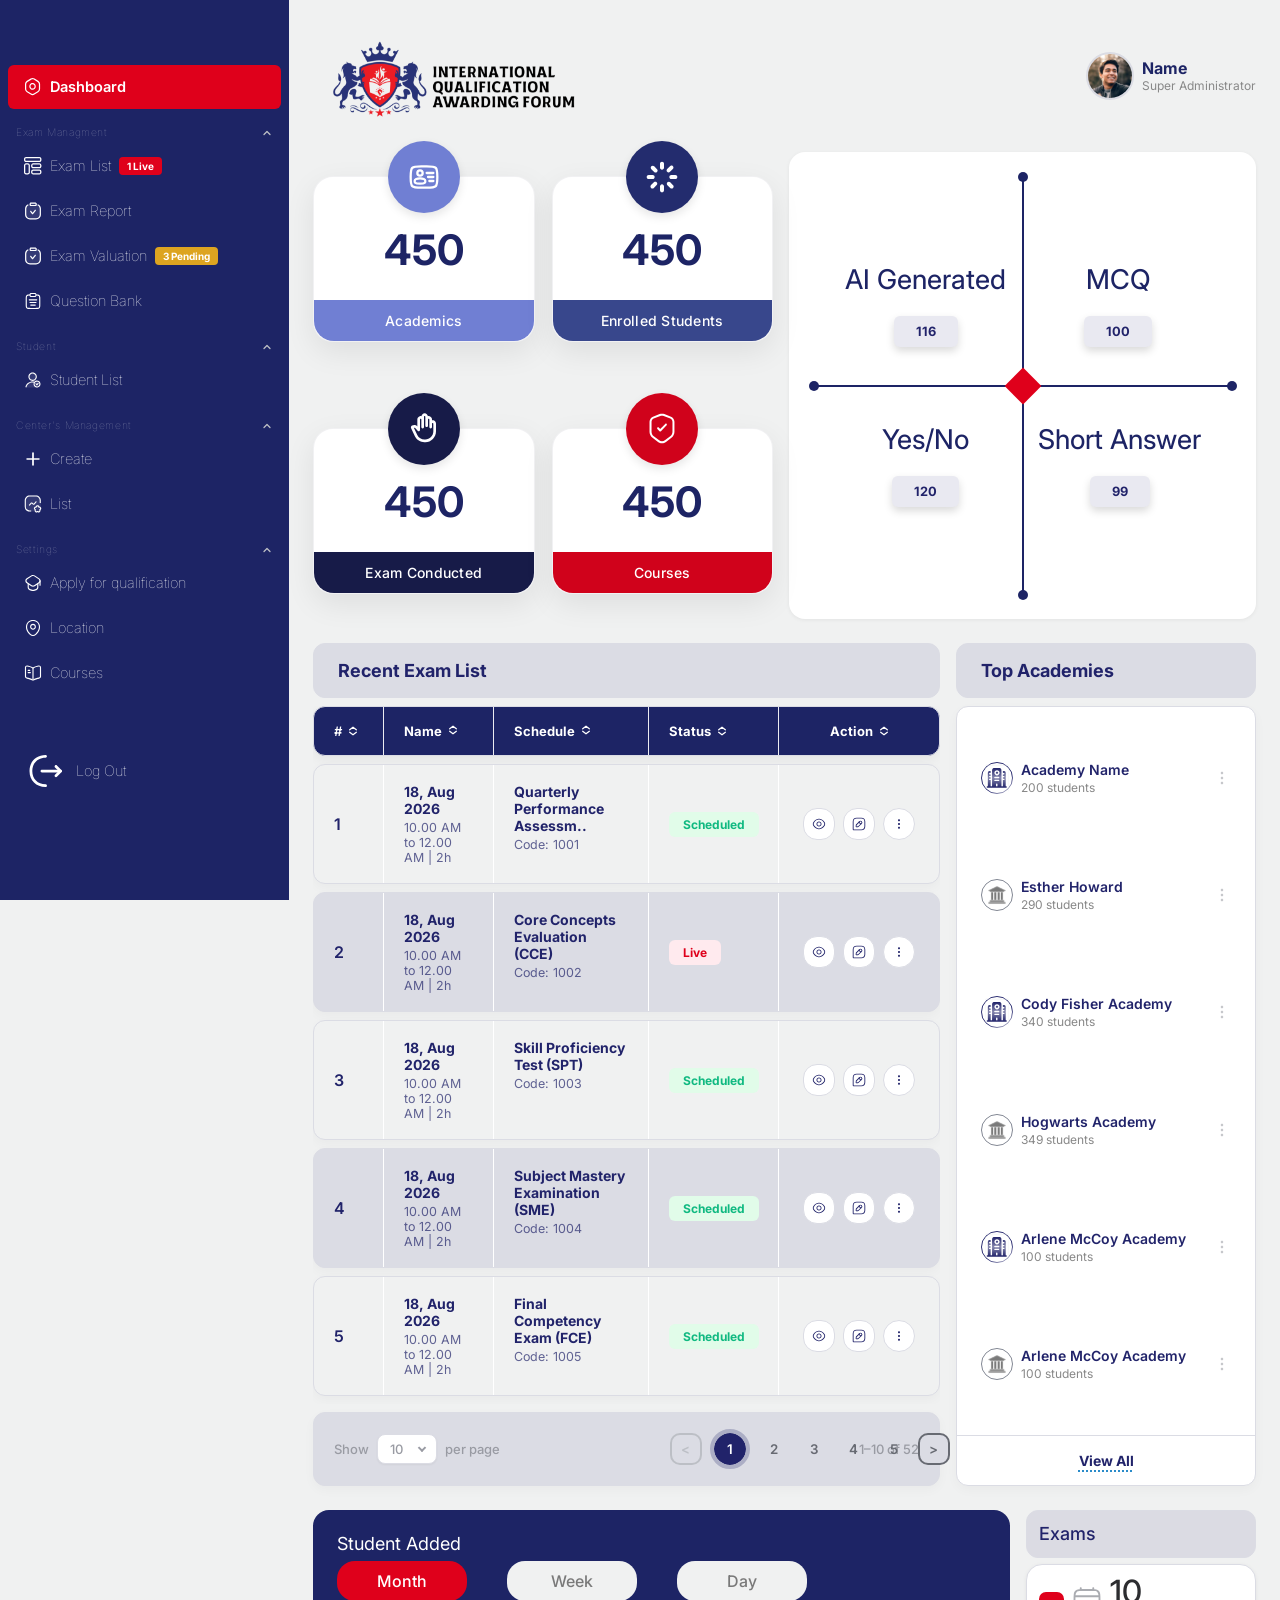
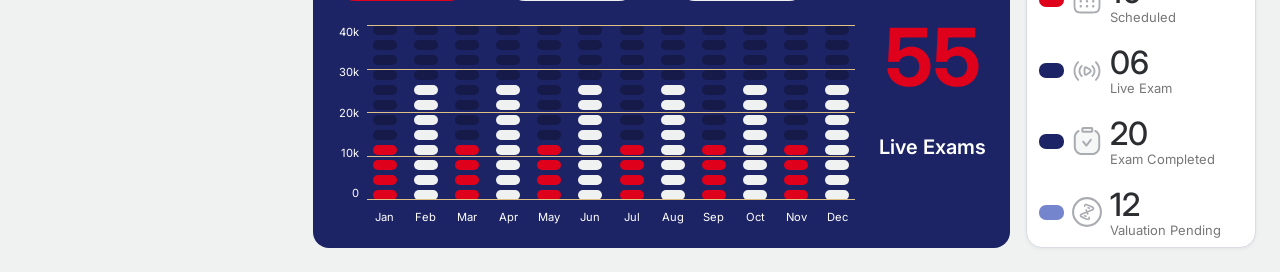
==== commit 8ff7242d: "Add sidebar weight tokens, pagination disabled-arrow state, and sentence-case section labels - Add -" ====
--- a/index.html
+++ b/index.html
@@ -813,12 +813,25 @@
 /* ============================================================
    PAGE BUTTONS
    ============================================================ */
+function updatePaginationArrows(pages) {
+  const numBtns = [...pages.querySelectorAll('.page-btn:not(.arrow)')];
+  const prev = pages.querySelector('.page-btn.arrow:first-child');
+  const next = pages.querySelector('.page-btn.arrow:last-child');
+  const activeIdx = numBtns.findIndex(b => b.classList.contains('active'));
+  if (prev) prev.classList.toggle('arrow-disabled', activeIdx === 0);
+  if (next) next.classList.toggle('arrow-disabled', activeIdx === numBtns.length - 1);
+}
+
 document.querySelectorAll('.pagination-pages .page-btn:not(.arrow)').forEach(btn => {
   btn.addEventListener('click', () => {
-    btn.closest('.pagination-pages').querySelectorAll('.page-btn:not(.arrow)').forEach(b => b.classList.remove('active'));
+    const pages = btn.closest('.pagination-pages');
+    pages.querySelectorAll('.page-btn:not(.arrow)').forEach(b => b.classList.remove('active'));
     btn.classList.add('active');
+    updatePaginationArrows(pages);
   });
 });
+
+document.querySelectorAll('.pagination-pages').forEach(updatePaginationArrows);
 
 /* ============================================================
    SIDEBAR COLLAPSIBLE GROUPS
--- a/css/tokens.css
+++ b/css/tokens.css
@@ -33,14 +33,17 @@
   --topbar-logo-height: 88px;
 
   /* ── Sidebar ────────────────────────────────────────────── */
-  --sidebar-width:        289px;
-  --sidebar-bg:           var(--color-navy);
-  --sidebar-text-size:    0.755rem;
-  --sidebar-text-color:   #FFFFFF;
-  --sidebar-section-size: 0.75rem;
-  --sidebar-active-bg:    var(--color-red);
-  --sidebar-icon-size:    18px;
-  --sidebar-icon-opacity: 1.0;
+  --sidebar-width:          289px;
+  --sidebar-bg:             var(--color-navy);
+  --sidebar-text-size:      0.91rem;  /* nav item text size */
+  --sidebar-text-weight:    50;       /* nav item text weight */
+  --sidebar-text-color:     #FFFFFF;
+  --sidebar-section-size:   0.65rem;   /* section label text size */
+  --sidebar-section-weight: 50;       /* section label text weight */
+  --sidebar-active-bg:      var(--color-red);
+  --sidebar-active-weight:  600;       /* active nav item text weight */
+  --sidebar-icon-size:      18px;      /* nav icon width & height */
+  --sidebar-icon-opacity:   1.0;
   --sidebar-logout-icon-size: 44px;
   --sidebar-chevron-color: #BCBFC5;
   --sidebar-nav-item-padding: 13px 16px;
@@ -133,36 +136,48 @@
   --quadrant-card-height: 467px;
   --quadrant-chart-size: 380px;
 
-  /* Global defaults — change these to resize all four sections at once */
-  --quadrant-font-size:      1.8rem;      /* label text size for all sections */
-  --quadrant-count-size:     0.75rem;   /* count number size for all sections */
-  --quadrant-count-padding:  4px 12px;  /* count pill padding for all sections */
-  --quadrant-label-gap:      60px;      /* gap between label text and count pill */
+  /* Global defaults — change these to affect all four sections at once */
+  --quadrant-font-size:      1.7rem;    /* label text size */
+  --quadrant-font-weight:    700;       /* label text weight */
+  --quadrant-count-size:     0.8rem;   /* count pill font size */
+  --quadrant-count-weight:   700;      /* count pill font weight */
+  --quadrant-count-padding:  8px 22px; /* count pill padding */
+  --quadrant-label-gap:      20px;     /* gap between label text and count pill */
 
   /* ── AI Generated (top-left) ──────────────────────────── */
   --quadrant-tl-font-size:     var(--quadrant-font-size);
+  --quadrant-tl-font-weight:   450;
   --quadrant-tl-count-size:    var(--quadrant-count-size);
   --quadrant-tl-count-padding: var(--quadrant-count-padding);
+  --quadrant-tl-padding:       30px 4px 0px 0px;    /* cell padding — shifts label within its quadrant */
 
   /* ── MCQ (top-right) ──────────────────────────────────── */
   --quadrant-tr-font-size:     var(--quadrant-font-size);
+  --quadrant-tr-font-weight:   450;
   --quadrant-tr-count-size:    var(--quadrant-count-size);
   --quadrant-tr-count-padding: var(--quadrant-count-padding);
+  --quadrant-tr-padding:       30px 0px 0px 0px;
 
   /* ── Yes/No (bottom-left) ────────────────────────────── */
   --quadrant-bl-font-size:     var(--quadrant-font-size);
+  --quadrant-bl-font-weight:   450;
   --quadrant-bl-count-size:    var(--quadrant-count-size);
   --quadrant-bl-count-padding: var(--quadrant-count-padding);
+  --quadrant-bl-padding:      0px 4px 30px 0px;
 
   /* ── Short Answer (bottom-right) ─────────────────────── */
   --quadrant-br-font-size:     var(--quadrant-font-size);
+  --quadrant-br-font-weight:   450;
   --quadrant-br-count-size:    var(--quadrant-count-size);
   --quadrant-br-count-padding: var(--quadrant-count-padding);
+  --quadrant-br-padding:       0px 0px 30px 4px;;
 
   --quadrant-pill-bg: #E9E9F1;
   --quadrant-pill-color: #21236A;
   --quadrant-pill-shadow: 0 4px 8px rgba(0, 0, 0, 0.15);
   --quadrant-shapes-scale: 1;
+  --quadrant-line-length:  110%;  /* length of all 4 crosshair arms — use % for relative or px for fixed */
+  --quadrant-diamond-size: 26px;  /* size of the center red square */
 
   /* ── Student Added Chart ────────────────────────────────── */
   --chart-wrapper-height: auto;
@@ -300,4 +315,11 @@
   --mobile-pagination-active-size: 26px;
   --mobile-pagination-arrow-size: 28px;
   --mobile-pagination-gap: 6px;
+
+  /* Hamburger Position Customization */
+  --mobile-hamburger-position: absolute;
+  --mobile-hamburger-left: 25px;
+  --mobile-hamburger-right: auto;
+  --mobile-hamburger-top: 20px;
+  --mobile-hamburger-z-index: 1001;
 }
--- a/css/components/sidebar.css
+++ b/css/components/sidebar.css
@@ -49,9 +49,8 @@
 /* Section label (e.g. "EXAM MANAGEMENT") */
 .nav-section-label {
   font-size: var(--sidebar-section-size);
-  font-weight: 600;
+  font-weight: var(--sidebar-section-weight);
   color: rgba(255,255,255,0.45);
-  text-transform: uppercase;
   letter-spacing: 0.06em;
   padding: var(--space-md) var(--space-md) var(--space-xs);
   display: flex;
@@ -94,6 +93,7 @@
   gap: var(--space-sm);
   padding: var(--sidebar-nav-item-padding);
   font-size: var(--sidebar-text-size);
+  font-weight: var(--sidebar-text-weight);
   color: var(--sidebar-text-color);
   border-radius: var(--radius-sm);
   margin: var(--sidebar-nav-item-margin);
@@ -110,7 +110,7 @@
 .nav-item.active {
   background: var(--sidebar-active-bg);
   color: #fff;
-  font-weight: 600;
+  font-weight: var(--sidebar-active-weight);
 }
 
 /* Icon inside nav item */
--- a/css/components/quadrant.css
+++ b/css/components/quadrant.css
@@ -38,19 +38,19 @@
 }
 
 .quadrant-h {
-  width: 100%;
+  width: var(--quadrant-line-length);
   height: calc(2px * var(--quadrant-shapes-scale));
   top: 50%;
-  left: 0;
-  transform: translateY(-50%);
+  left: 50%;
+  transform: translate(-50%, -50%);
 }
 
 .quadrant-v {
   width: calc(2px * var(--quadrant-shapes-scale));
-  height: 100%;
+  height: var(--quadrant-line-length);
   left: 50%;
-  top: 0;
-  transform: translateX(-50%);
+  top: 50%;
+  transform: translate(-50%, -50%);
 }
 
 /* ── End-point dots ──────────────────────────────────────── */
@@ -63,18 +63,18 @@
   transform: translate(-50%, -50%);
 }
 
-.quadrant-dot.top    { top: 0;    left: 50%; }
-.quadrant-dot.bottom { top: 100%; left: 50%; }
-.quadrant-dot.left   { top: 50%;  left: 0;   }
-.quadrant-dot.right  { top: 50%;  left: 100%; }
+.quadrant-dot.top    { top: calc(50% - var(--quadrant-line-length) / 2); left: 50%; }
+.quadrant-dot.bottom { top: calc(50% + var(--quadrant-line-length) / 2); left: 50%; }
+.quadrant-dot.left   { top: 50%; left: calc(50% - var(--quadrant-line-length) / 2); }
+.quadrant-dot.right  { top: 50%; left: calc(50% + var(--quadrant-line-length) / 2); }
 
 /* ── Center diamond ──────────────────────────────────────── */
 .quadrant-center {
   position: absolute;
   top: 50%;
   left: 50%;
-  width: calc(16px * var(--quadrant-shapes-scale));
-  height: calc(16px * var(--quadrant-shapes-scale));
+  width: calc(var(--quadrant-diamond-size) * var(--quadrant-shapes-scale));
+  height: calc(var(--quadrant-diamond-size) * var(--quadrant-shapes-scale));
   background: var(--color-red);
   transform: translate(-50%, -50%) rotate(45deg);
 }
@@ -101,21 +101,23 @@
   gap: var(--quadrant-label-gap);
 }
 
-.q-label.top-left  { grid-column: 1; grid-row: 1; }
-.q-label.top-right { grid-column: 2; grid-row: 1; }
-.q-label.bot-left  { grid-column: 1; grid-row: 2; }
-.q-label.bot-right { grid-column: 2; grid-row: 2; }
+.q-label.top-left  { grid-column: 1; grid-row: 1; padding: var(--quadrant-tl-padding); }
+.q-label.top-right { grid-column: 2; grid-row: 1; padding: var(--quadrant-tr-padding); }
+.q-label.bot-left  { grid-column: 1; grid-row: 2; padding: var(--quadrant-bl-padding); }
+.q-label.bot-right { grid-column: 2; grid-row: 2; padding: var(--quadrant-br-padding); }
 
 .q-label-text {
-  font-weight: 700;
+  font-weight: var(--quadrant-font-weight);
   color: var(--color-navy);
   line-height: 1.2;
   white-space: normal;
   word-break: break-word;
+  width: 100%;
+  text-align: center;
 }
 
 .q-label-count {
-  font-weight: 500;
+  font-weight: var(--quadrant-count-weight);
   color: var(--quadrant-pill-color);
   background: var(--quadrant-pill-bg);
   border-radius: var(--radius-sm);
@@ -124,14 +126,14 @@
 }
 
 /* ── Per-section typography ──────────────────────────────── */
-.q-label.top-left .q-label-text  { font-size: var(--quadrant-tl-font-size); }
+.q-label.top-left .q-label-text  { font-size: var(--quadrant-tl-font-size); font-weight: var(--quadrant-tl-font-weight); }
 .q-label.top-left .q-label-count { font-size: var(--quadrant-tl-count-size); padding: var(--quadrant-tl-count-padding); }
 
-.q-label.top-right .q-label-text  { font-size: var(--quadrant-tr-font-size); }
+.q-label.top-right .q-label-text  { font-size: var(--quadrant-tr-font-size); font-weight: var(--quadrant-tr-font-weight); }
 .q-label.top-right .q-label-count { font-size: var(--quadrant-tr-count-size); padding: var(--quadrant-tr-count-padding); }
 
-.q-label.bot-left .q-label-text  { font-size: var(--quadrant-bl-font-size); }
+.q-label.bot-left .q-label-text  { font-size: var(--quadrant-bl-font-size); font-weight: var(--quadrant-bl-font-weight); }
 .q-label.bot-left .q-label-count { font-size: var(--quadrant-bl-count-size); padding: var(--quadrant-bl-count-padding); }
 
-.q-label.bot-right .q-label-text  { font-size: var(--quadrant-br-font-size); }
+.q-label.bot-right .q-label-text  { font-size: var(--quadrant-br-font-size); font-weight: var(--quadrant-br-font-weight); white-space: nowrap; }
 .q-label.bot-right .q-label-count { font-size: var(--quadrant-br-count-size); padding: var(--quadrant-br-count-padding); }
--- a/css/components/table.css
+++ b/css/components/table.css
@@ -425,6 +425,15 @@
   opacity: 0.85;
 }
 
+.page-btn.arrow.arrow-disabled,
+.page-btn.arrow.arrow-disabled:hover {
+  color: #BCBFC5;
+  border-color: #BCBFC5;
+  background: var(--table-pagination-arrow-bg);
+  opacity: 1;
+  cursor: default;
+}
+
 .pagination-info {
   color: var(--table-pagination-info-color);
   font-weight: 500;
--- a/css/responsive.css
+++ b/css/responsive.css
@@ -30,6 +30,7 @@
     --quadrant-chart-size: 260px;
     --quadrant-font-size: 15px;
     --quadrant-count-size: 11px;
+    --quadrant-diamond-size: 14px;  /* center red square size in responsive view */
     --quadrant-tl-top: 15%;
     --quadrant-tl-left: 8%;
     --quadrant-tr-top: 15%;
@@ -54,8 +55,6 @@
     
     /* Compact exams card items */
     --exams-item-padding: 10px 16px;
-    --exams-count-size: 1.25rem;
-    --exams-label-size: 0.75rem;
   }
 
   /* ── Body Scroll Lock when Menu Open ────────────────────── */
@@ -114,10 +113,11 @@
     border: none !important;
     border-radius: 12px !important;
     cursor: pointer;
-    position: absolute !important; /* Scrolls with the topbar header */
-    left: 16px;
-    top: calc((var(--mobile-topbar-height) - 44px) / 2) !important; /* Centers hamburger vertically */
-    z-index: 1001;
+    position: var(--mobile-hamburger-position) !important;
+    left: var(--mobile-hamburger-left) !important;
+    right: var(--mobile-hamburger-right) !important;
+    top: var(--mobile-hamburger-top) !important;
+    z-index: var(--mobile-hamburger-z-index) !important;
     padding: 0 10px; /* Centers lines inside the button block */
     box-sizing: border-box;
     box-shadow: 0 2px 8px rgba(0, 0, 0, 0.15);
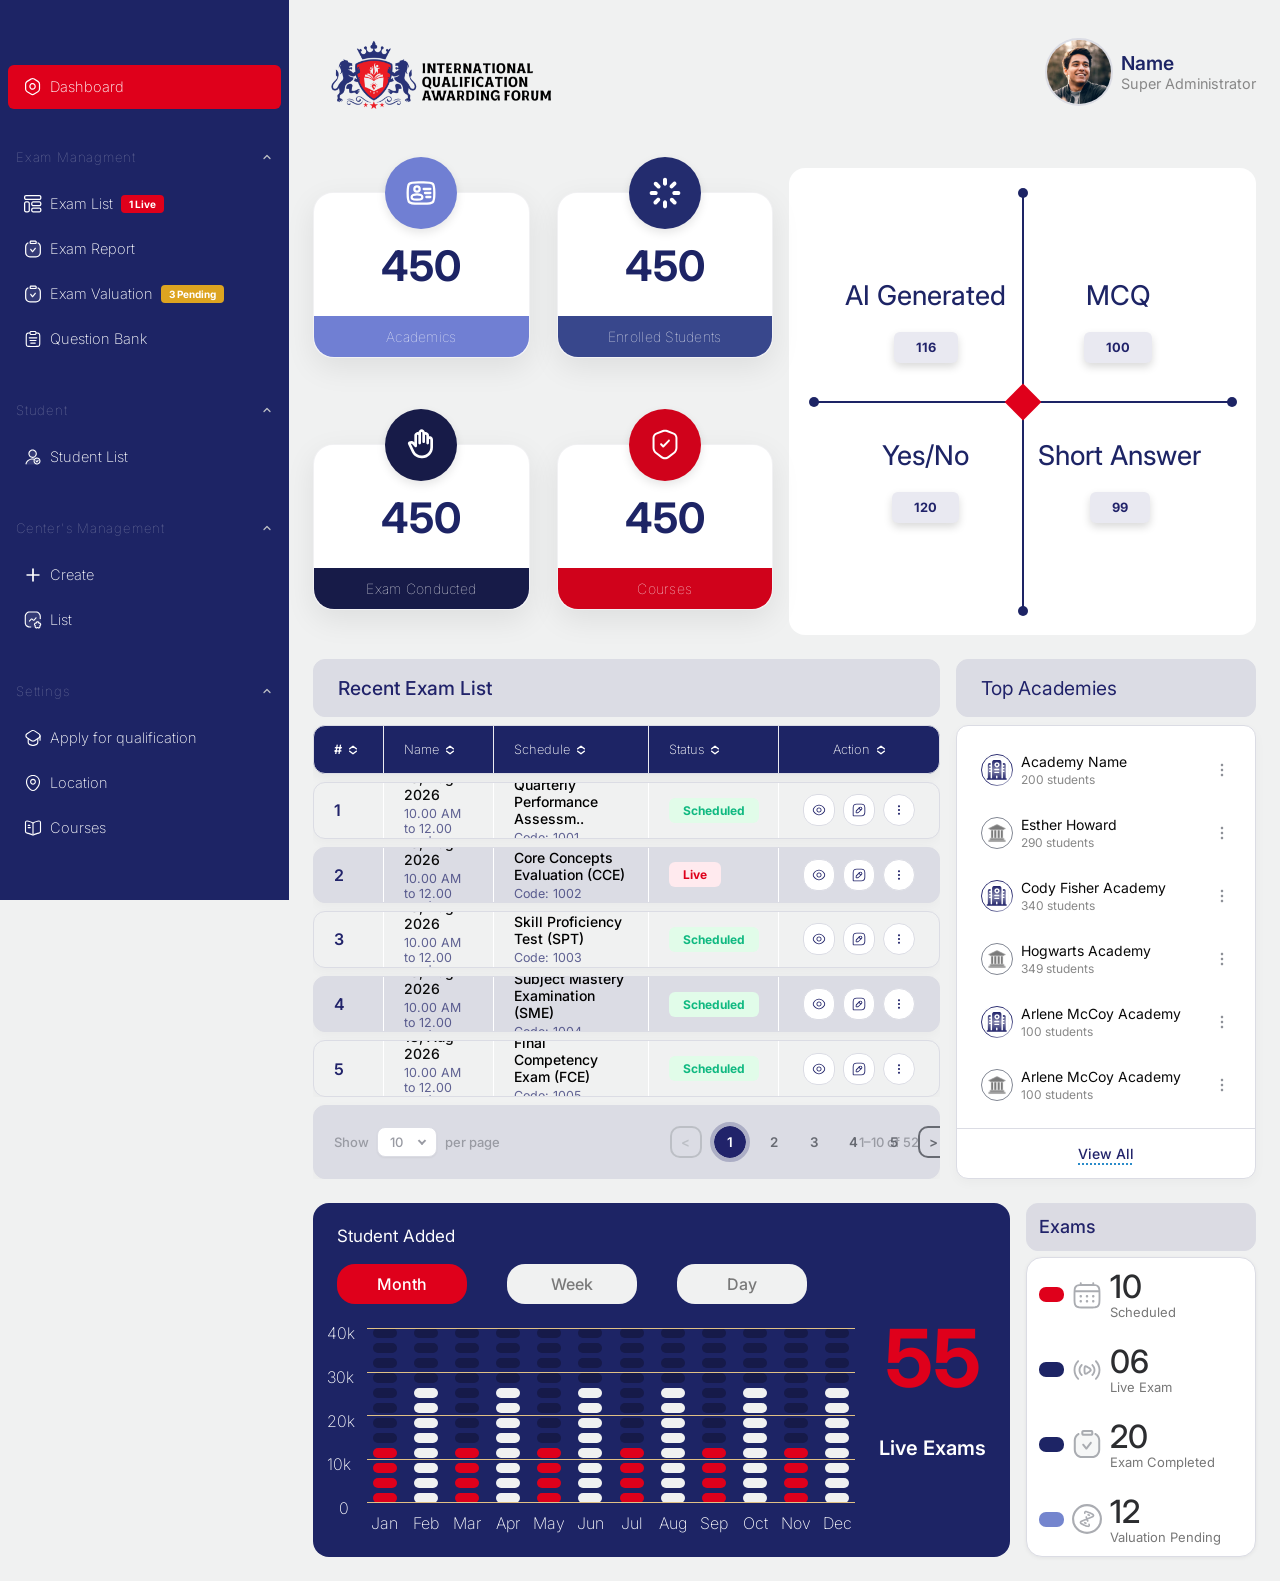
==== commit 89342ec7: "Align mobile exam card action icons to Code text using 3-row grid and add action icon tokens Restruc" ====
--- a/index.html
+++ b/index.html
@@ -248,11 +248,11 @@
             <table class="exam-table">
               <thead>
                 <tr>
-                  <th># <svg class="sort-icon-svg" viewBox="0 0 24 24" fill="none" stroke="currentColor" stroke-width="3" stroke-linecap="round" stroke-linejoin="round"><path d="M4 9l8-6 8 6M4 15l8 6 8-6" /></svg></th>
-                  <th>Name <svg class="sort-icon-svg" viewBox="0 0 24 24" fill="none" stroke="currentColor" stroke-width="3" stroke-linecap="round" stroke-linejoin="round"><path d="M4 9l8-6 8 6M4 15l8 6 8-6" /></svg></th>
-                  <th>Schedule <svg class="sort-icon-svg" viewBox="0 0 24 24" fill="none" stroke="currentColor" stroke-width="3" stroke-linecap="round" stroke-linejoin="round"><path d="M4 9l8-6 8 6M4 15l8 6 8-6" /></svg></th>
-                  <th>Status <svg class="sort-icon-svg" viewBox="0 0 24 24" fill="none" stroke="currentColor" stroke-width="3" stroke-linecap="round" stroke-linejoin="round"><path d="M4 9l8-6 8 6M4 15l8 6 8-6" /></svg></th>
-                  <th>Action <svg class="sort-icon-svg" viewBox="0 0 24 24" fill="none" stroke="currentColor" stroke-width="3" stroke-linecap="round" stroke-linejoin="round"><path d="M4 9l8-6 8 6M4 15l8 6 8-6" /></svg></th>
+                  <th># <svg class="sort-icon-svg" viewBox="0 0 24 24" fill="none" stroke="currentColor" stroke-width="3" stroke-linecap="round" stroke-linejoin="round"><path class="arrow-up" d="M4 9l8-6 8 6" /><path class="arrow-down" d="M4 15l8 6 8-6" /></svg></th>
+                  <th>Name <svg class="sort-icon-svg" viewBox="0 0 24 24" fill="none" stroke="currentColor" stroke-width="3" stroke-linecap="round" stroke-linejoin="round"><path class="arrow-up" d="M4 9l8-6 8 6" /><path class="arrow-down" d="M4 15l8 6 8-6" /></svg></th>
+                  <th>Schedule <svg class="sort-icon-svg" viewBox="0 0 24 24" fill="none" stroke="currentColor" stroke-width="3" stroke-linecap="round" stroke-linejoin="round"><path class="arrow-up" d="M4 9l8-6 8 6" /><path class="arrow-down" d="M4 15l8 6 8-6" /></svg></th>
+                  <th>Status <svg class="sort-icon-svg" viewBox="0 0 24 24" fill="none" stroke="currentColor" stroke-width="3" stroke-linecap="round" stroke-linejoin="round"><path class="arrow-up" d="M4 9l8-6 8 6" /><path class="arrow-down" d="M4 15l8 6 8-6" /></svg></th>
+                  <th>Action <svg class="sort-icon-svg" viewBox="0 0 24 24" fill="none" stroke="currentColor" stroke-width="3" stroke-linecap="round" stroke-linejoin="round"><path class="arrow-up" d="M4 9l8-6 8 6" /><path class="arrow-down" d="M4 15l8 6 8-6" /></svg></th>
                 </tr>
               </thead>
               <tbody>
--- a/css/tokens.css
+++ b/css/tokens.css
@@ -27,21 +27,35 @@
   --stat-number-weight: 700;
   --stat-number-color:  var(--color-navy);
   --stat-label-size:    0.875rem;
-  --stat-label-weight:  500;
+  --stat-label-weight:  100;
   --stat-label-color:   var(--color-white);
   /* ── Topbar ─────────────────────────────────────────────── */
-  --topbar-logo-height: 88px;
+  --topbar-logo-height: 80px;
+  --topbar-name-size:    1.2rem;
+  --topbar-name-weight:  600;
+  --topbar-role-size:    0.90rem;
+  --topbar-role-weight:  400;
+  --topbar-padding-y:    var(--space-sm); /* vertical padding top/bottom of the topbar header */
+  --topbar-margin-bottom: 24px; /* gap/margin between topbar and the cards below it */
+  --topbar-margin-top:    0px;  /* gap/margin between viewport top edge and the topbar header */
 
   /* ── Sidebar ────────────────────────────────────────────── */
   --sidebar-width:          289px;
   --sidebar-bg:             var(--color-navy);
   --sidebar-text-size:      0.91rem;  /* nav item text size */
-  --sidebar-text-weight:    50;       /* nav item text weight */
+  --sidebar-text-weight:    200;       /* nav item text weight */
   --sidebar-text-color:     #FFFFFF;
-  --sidebar-section-size:   0.65rem;   /* section label text size */
+  --sidebar-section-size:   0.82rem;   /* section label text size */
   --sidebar-section-weight: 50;       /* section label text weight */
+  --sidebar-section-gap-top: 40px;    /* vertical gap above each section header */
+  --sidebar-section-gap-bottom: 16px;  /* vertical gap below each section header */
   --sidebar-active-bg:      var(--color-red);
   --sidebar-active-weight:  600;       /* active nav item text weight */
+  --sidebar-active-size:    0.91rem;   /* active nav item text size */
+  --sidebar-active-padding: 13px 16px; /* padding inside active nav item box */
+  --sidebar-dashboard-margin-bottom: 12px; /* space between dashboard box and the elements below it */
+  --sidebar-dashboard-size: 0.91rem;   /* dashboard link size */
+  --sidebar-dashboard-weight: 200;    /* dashboard link weight */
   --sidebar-icon-size:      18px;      /* nav icon width & height */
   --sidebar-icon-opacity:   1.0;
   --sidebar-logout-icon-size: 44px;
@@ -58,7 +72,8 @@
   /* ── Table ──────────────────────────────────────────────── */
   --table-header-bg:       var(--color-navy);      /* [Header background] The dark blue background of the table header card */
   --table-header-color:    var(--color-white);     /* [Header text color] Color of the text in the table header card */
-  --table-header-size:     0.8125rem;              /* [Header font size] Size of header labels */
+  --table-header-size:     0.8rem;              /* [Header font size] Size of header labels */
+  --table-header-weight:   200;                    /* [Header font weight] Boldness of header labels */
   --table-row-size:        0.8125rem;              /* [Body cell font size] Size of table body text */
   --table-row-color:       #21236A;                /* [Table cell text color] Text color of body cells (navy by default) */
   --table-row-odd-bg:      #F0F1F1;                /* [Odd rows background] Background color for rows 1, 3, 5 */
@@ -67,6 +82,8 @@
   --table-row-border:      #DBDCE4;                /* [Table border color] Cell borders, outline borders, and gridlines */
   --table-title-bg:        #DBDCE4;                /* [Title card background] Background of the floating "Recent Exam List" top card */
   --table-title-color:     #21236A;                /* [Title card text color] Text color of the "Recent Exam List" title */
+  --table-title-size:      1.2rem;               /* [Title card text size] Font size of Recent Exam List */
+  --table-title-weight:    500;                    /* [Title card text weight] Boldness of Recent Exam List */
   --table-pagination-bg:   #DBDCE4;                /* [Pagination card background] Background of the bottom page selection footer card */
   --table-pagination-color: #21236A;               /* [Pagination text color] Color of show-limit dropdown text and footer labels */
   --table-pagination-select-color: #999BA3;
@@ -83,6 +100,10 @@
   --table-pagination-arrow-radius:   10px;         /* [Arrow border radius] Rounded corners for the page arrow buttons */
   --table-pagination-pages-shift:    130px;          /* [Position page numbers] Shifting page numbers left/right. E.g. set to 20px or -20px */
   --table-sort-arrow-color: #FFFFFF;
+  --table-sort-arrow-width:  10px;  /* Width of the sort icon */
+  --table-sort-arrow-height: 14px;  /* Height of the sort icon */
+  --table-sort-arrow-weight: 3.5;   /* Boldness of arrow lines (stroke-width) */
+  --table-sort-arrow-gap-shift: 0px; /* Adjust gap: positive value pulls arrows closer, negative value pushes them apart */
   --action-btn-border-color: #DBDCE4;
   --action-btn-radius-1: 14px;
   --action-btn-radius-2: 14px;
@@ -103,9 +124,9 @@
 
   /* Text inside table rows typography */
   --table-date-font-size: 0.875rem;
-  --table-date-font-weight: 700;
+  --table-date-font-weight: 500;
   --table-date-font-style: normal;
-  --table-date-color: #21236A;
+  --table-date-color: #0b0b0b;
 
   --table-time-font-size: 0.78rem;
   --table-time-font-weight: 400;
@@ -113,9 +134,9 @@
   --table-time-color: rgba(33, 35, 106, 0.7);
 
   --table-name-font-size: 0.875rem;
-  --table-name-font-weight: 700;
+  --table-name-font-weight: 500;
   --table-name-font-style: normal;
-  --table-name-color: #21236A;
+  --table-name-color: #000000;
 
   --table-code-font-size: 0.78rem;
   --table-code-font-weight: 400;
@@ -124,12 +145,22 @@
   /* ── Top Academies ──────────────────────────────────────── */
   --academies-header-bg: #DBDCE4;
   --academies-header-color: #21236A;
+  --academies-header-size:  1.2rem;              /* Font size of Top Academies header card */
+  --academies-header-weight: 400;                  /* Boldness of Top Academies header card */
   --academies-card-bg: #FFFFFF;
-  --academies-name-color: #21236A;
+  --academies-name-color: #090909;
   --academies-students-color: #888888;
+  --academies-name-size:      0.875rem;            /* Font size of academy name */
+  --academies-name-weight:    400;                 /* Boldness of academy name */
+  --academies-students-size:  0.75rem;             /* Font size of student count text */
+  --academies-students-weight: 400;                /* Boldness of student count text */
   --academies-divider-color: #DBDCE4;
   --academies-view-all-color: #21236A;
   --academies-view-all-dot-color: #2A8BC9;
+  --academies-view-all-size:      0.875rem;        /* Font size of View All link */
+  --academies-view-all-weight:    500;             /* Boldness of View All link */
+  --academies-dots-filter:        brightness(1);   /* CSS filter to color dots (e.g. brightness(0) for solid black) */
+  --academies-dots-opacity:       1.0;             /* Opacity of the three dots menu icon */
 
   /* ── Quadrant Chart ─────────────────────────────────────── */
   --quadrant-card-width: 467px;
@@ -179,21 +210,27 @@
   --quadrant-line-length:  110%;  /* length of all 4 crosshair arms — use % for relative or px for fixed */
   --quadrant-diamond-size: 26px;  /* size of the center red square */
 
+  /* ── Recent Exam List + Top Academies row ───────────────── */
+  --mid-row-height: 520px;   /* set to e.g. 520px to fix height; both table and academies shrink together */
+
   /* ── Student Added Chart ────────────────────────────────── */
   --chart-wrapper-height: auto;
   --chart-wrapper-padding: 24px;
   --chart-card-margin-right: 0px;
-  --chart-title-size: 18px;
-  --chart-title-weight: 400;
+  --chart-title-size: 17px;
+  --chart-title-weight: 390;
   --chart-title-line-height: 19px;
   --chart-title-color: #FFFFFF;
+  --chart-title-margin-top: 0px;
+  --chart-title-margin-bottom: 10px;
+  --chart-title-top: 0px;
 
   /* Y-axis & X-axis scale labels */
-  --chart-y-label-size: 0.7rem;
-  --chart-y-label-weight: 400;
+  --chart-y-label-size: 1rem;
+  --chart-y-label-weight: 200;
   --chart-y-label-color: #FFFFFF;
-  --chart-x-label-size: 0.7rem;
-  --chart-x-label-weight: 400;
+  --chart-x-label-size: 1rem;
+  --chart-x-label-weight: 200;
   --chart-x-label-color: #FFFFFF;
   --chart-tab-size: 16px;
   --chart-tab-weight: 500;
@@ -213,8 +250,8 @@
   --chart-plot-height: 175px;
   --chart-y-label-width: 30px;
   --chart-y-label-padding-right: 8px;
-  --chart-y-label-size: 0.7rem;
-  --chart-x-label-size: 0.7rem;
+  --chart-y-label-line-gap: 5px;  /* vertical shift of all Y labels — negative moves them up, positive down */
+  --chart-y-label-h-shift:  -10px;  /* horizontal shift of all Y labels — positive moves them right (toward the lines), negative moves them left */
   --chart-x-label-margin-left: 30px;
   --chart-x-label-margin-top: 10px;
   --chart-bars-gap: 6px;
@@ -296,7 +333,7 @@
   --stat-card-height:       166px;
   --stat-card-max-width:    300px;
   --stat-card-padding-top:  52px;
-  --stat-card-gap-x:        17px;
+  --stat-card-gap-x:        27px;
   --stat-card-gap-y:        60px;
   --stat-card-shadow:       0 10px 30px rgba(0, 0, 0, 0.08);
 
@@ -316,6 +353,16 @@
   --mobile-pagination-arrow-size: 28px;
   --mobile-pagination-gap: 6px;
 
+  /* Mobile Exam List Card Spacing & Sizing */
+  --mobile-card-gap: 1px;          /* vertical gap between each exam card */
+  --mobile-table-top-gap: 12px;     /* gap between "Recent Exam List" header and first card */
+  --mobile-table-bottom-gap: 12px;  /* gap between last card and the pagination bar */
+  --mobile-card-height: 5px;       /* min-height of each exam card; set a px value to fix height */
+  --mobile-card-accent-width: 4px;  /* width of the straight left accent bar on each card */
+  --mobile-action-btn-size: 20px;   /* diameter of each circular action button in mobile view */
+  --mobile-action-icon-size: 10px;  /* icon image size inside each action button */
+  --mobile-action-gap: 6px;         /* horizontal gap between the three action buttons */
+
   /* Hamburger Position Customization */
   --mobile-hamburger-position: absolute;
   --mobile-hamburger-left: 25px;
--- a/css/components/sidebar.css
+++ b/css/components/sidebar.css
@@ -52,7 +52,9 @@
   font-weight: var(--sidebar-section-weight);
   color: rgba(255,255,255,0.45);
   letter-spacing: 0.06em;
-  padding: var(--space-md) var(--space-md) var(--space-xs);
+  padding: 0 var(--space-md);
+  margin-top: var(--sidebar-section-gap-top);
+  margin-bottom: var(--sidebar-section-gap-bottom);
   display: flex;
   align-items: center;
   justify-content: space-between;
@@ -111,6 +113,15 @@
   background: var(--sidebar-active-bg);
   color: #fff;
   font-weight: var(--sidebar-active-weight);
+  font-size: var(--sidebar-active-size);
+  padding: var(--sidebar-active-padding);
+}
+
+/* Specific override for top-level Dashboard text */
+.sidebar-nav > .nav-item:first-child {
+  font-size: var(--sidebar-dashboard-size);
+  font-weight: var(--sidebar-dashboard-weight);
+  margin-bottom: var(--sidebar-dashboard-margin-bottom);
 }
 
 /* Icon inside nav item */
--- a/css/components/topbar.css
+++ b/css/components/topbar.css
@@ -12,7 +12,9 @@
   gap: var(--space-md);
   background: transparent;
   border-radius: 0;
-  padding: var(--space-sm) 0;
+  padding: var(--topbar-padding-y) 0;
+  margin-top: var(--topbar-margin-top);
+  margin-bottom: var(--topbar-margin-bottom);
   box-shadow: none;
 }
 
@@ -30,22 +32,22 @@
 }
 
 .topbar-profile img {
-  width: 48px;
-  height: 48px;
+  width: 68px;
+  height: 68px;
   border-radius: 50%;
   object-fit: cover;
   border: 2px solid var(--color-border);
 }
 
 .topbar-name {
-  font-size: 1rem;
-  font-weight: 700;
+  font-size: var(--topbar-name-size);
+  font-weight: var(--topbar-name-weight);
   color: var(--color-navy);
   line-height: 1.2;
 }
 
 .topbar-role {
-  font-size: 0.75rem;
-  font-weight: 400;
+  font-size: var(--topbar-role-size);
+  font-weight: var(--topbar-role-weight);
   color: #888;
 }
--- a/css/components/stat-card.css
+++ b/css/components/stat-card.css
@@ -63,7 +63,7 @@
 /* Large metric number */
 .stat-number {
   font-size: var(--stat-number-size);
-  font-weight: 700;
+  font-weight: var(--stat-number-weight);
   color: var(--color-navy); /* #1D2465 */
   line-height: 1;
   margin-bottom: 24px;
@@ -73,7 +73,7 @@
 .stat-label-bar {
   color: var(--stat-label-color);
   font-size: var(--stat-label-size);
-  font-weight: 500;
+  font-weight: var(--stat-label-weight);
   text-align: center;
   padding: 12px var(--space-md);
   margin-top: auto;
--- a/css/components/quadrant.css
+++ b/css/components/quadrant.css
@@ -10,7 +10,7 @@
 .quadrant-card {
   background: var(--color-white);
   border-radius: var(--radius-lg);
-  box-shadow: 0 1px 4px rgba(0,0,0,0.06);
+  box-shadow: var(--quadrant-card-shadow);
   display: flex;
   align-items: center;
   justify-content: center;
--- a/css/components/table.css
+++ b/css/components/table.css
@@ -17,6 +17,8 @@
   display: flex;
   flex-direction: column;
   width: 100%;
+  height: var(--mid-row-height);
+  box-sizing: border-box;
 }
 
 /* Floating table title card */
@@ -24,12 +26,13 @@
   background: var(--table-title-bg);
   border-radius: 12px;
   padding: 16px 24px;
-  font-size: 1.125rem;
-  font-weight: 700;
+  font-size: var(--table-title-size);
+  font-weight: var(--table-title-weight);
   color: var(--table-title-color);
   border: 1px solid var(--table-row-border);
   margin-bottom: 8px; /* Small space before table header pill */
   box-sizing: border-box;
+  flex-shrink: 0;
 }
 
 /* Transparent wrapper that holds row cards and pagination footer card */
@@ -38,22 +41,31 @@
   border: none;
   box-shadow: none;
   border-radius: 0;
-  overflow: visible;
-  display: flex;
-  flex-direction: column;
+  overflow: hidden;
+  display: flex;
+  flex-direction: column;
+  flex: 1;
+  min-height: 0;
   width: 100%;
   box-sizing: border-box;
 }
 
 .table-wrapper {
-  width: 100%;
+  display: flex;
+  flex-direction: column;
+  width: 100%;
+  flex: 1;
+  min-height: 0;
   overflow-x: auto;
+  overflow-y: hidden;
 }
 
 /* ── Flex-based Table Layout ──────────────────────────────── */
 .exam-table {
   display: flex;
   flex-direction: column;
+  flex: 1;
+  min-height: 0;
   width: 100%;
   border: none;
 }
@@ -63,6 +75,7 @@
   display: block;
   width: 100%;
   margin-bottom: 8px; /* space/gap between header and first row */
+  flex-shrink: 0;
 }
 
 .exam-table thead tr {
@@ -79,7 +92,7 @@
 .exam-table thead th {
   color: #FFFFFF;
   font-size: var(--table-header-size);
-  font-weight: 700;
+  font-weight: var(--table-header-weight);
   padding: 16px 20px;
   display: flex;
   align-items: center;
@@ -89,32 +102,51 @@
 }
 
 .sort-icon-svg {
-  display: inline-block;
+  display: inline-flex;
+  align-self: center;
   margin-left: 6px;
   color: var(--table-sort-arrow-color);
-  width: 10px;
-  height: 14px;
-  vertical-align: middle;
+  width: var(--table-sort-arrow-width);
+  height: var(--table-sort-arrow-height);
   cursor: pointer;
   transition: opacity 0.15s;
 }
 
+.sort-icon-svg path {
+  stroke-width: var(--table-sort-arrow-weight) !important;
+}
+
+.sort-icon-svg .arrow-up {
+  transform: translateY(var(--table-sort-arrow-gap-shift));
+  transform-origin: center;
+}
+
+.sort-icon-svg .arrow-down {
+  transform: translateY(calc(-1 * var(--table-sort-arrow-gap-shift)));
+  transform-origin: center;
+}
+
 .sort-icon-svg:hover {
   opacity: 0.7;
 }
 
 /* ── Table Body Row Cards ────────────────────────────────── */
 .exam-table tbody {
-  display: block;
-  width: 100%;
+  display: flex;
+  flex-direction: column;
+  flex: 1;
+  min-height: 0;
+  width: 100%;
+  gap: var(--table-row-margin-bottom);
 }
 
 .exam-table tbody tr {
   display: flex;
+  flex: 1;
+  min-height: 0;
   width: 100%;
   border-radius: var(--table-row-radius); /* each row has rounded corners */
   border: 1px solid var(--table-row-border);
-  margin-bottom: var(--table-row-margin-bottom); /* space/gap between body row cards */
   box-shadow: 0 4px 12px rgba(0, 0, 0, 0.03); /* row card shadow */
   overflow: hidden;
   box-sizing: border-box;
@@ -139,9 +171,10 @@
   color: var(--table-row-color); /* dark navy text */
   display: flex;
   align-items: center;
-  height: var(--table-row-height);
+  min-height: 0;
   border-right: var(--table-col-border-width) solid var(--table-row-col-border-color); /* cell dividers inside row cards */
   box-sizing: border-box;
+  overflow: hidden;
 }
 
 /* Remove cell dividers on the last column */
@@ -173,6 +206,7 @@
 }
 .exam-table td:nth-child(2) {
   flex-direction: column;
+  justify-content: center;
 }
 
 /* Column 3: Schedule (which contains Exam Name/Code in swapped order) */
@@ -185,6 +219,7 @@
 }
 .exam-table td:nth-child(3) {
   flex-direction: column;
+  justify-content: center;
 }
 
 /* Column 4: Status */
@@ -307,6 +342,7 @@
   align-items: center;
   justify-content: space-between;
   padding: 16px 20px;
+  flex-shrink: 0;
   background: var(--table-pagination-bg); /* Footer background */
   border-radius: 12px; /* rounded corners on all four sides */
   border: 1px solid var(--table-row-border);
--- a/css/components/academies.css
+++ b/css/components/academies.css
@@ -15,7 +15,7 @@
 .academies-section-container {
   display: flex;
   flex-direction: column;
-  height: 100%;
+  height: var(--mid-row-height);
   box-sizing: border-box;
 }
 
@@ -24,12 +24,13 @@
   background: var(--academies-header-bg);
   border-radius: 12px;
   padding: 16px 24px;
-  font-size: 1.125rem;
-  font-weight: 700;
+  font-size: var(--academies-header-size);
+  font-weight: var(--academies-header-weight);
   color: var(--academies-header-color);
   border: 1px solid var(--table-row-border);
   margin-bottom: 8px; /* space gap before content card */
   box-sizing: border-box;
+  flex-shrink: 0;
 }
 
 /* Stretched content card holding list and footer */
@@ -53,7 +54,9 @@
   display: flex;
   flex-direction: column;
   justify-content: space-around; /* distributes items evenly across stretched height */
-  flex: 1; /* stretches list inside the card */
+  flex: 1;
+  min-height: 0;
+  overflow: hidden;
 }
 
 /* Single academy row without separator borders */
@@ -62,6 +65,8 @@
   align-items: center;
   gap: var(--space-sm);
   padding: 12px 24px;
+  min-height: 0;
+  overflow: hidden;
   transition: background-color 0.15s;
   border-bottom: none; /* removed dividers between rows */
 }
@@ -83,13 +88,14 @@
 }
 
 .academy-name {
-  font-size: 0.875rem;
-  font-weight: 600;
+  font-size: var(--academies-name-size);
+  font-weight: var(--academies-name-weight);
   color: var(--academies-name-color);
 }
 
 .academy-students {
-  font-size: 0.75rem;
+  font-size: var(--academies-students-size);
+  font-weight: var(--academies-students-weight);
   color: var(--academies-students-color);
   margin-top: 2px;
 }
@@ -98,7 +104,8 @@
 .academy-dots img {
   width: 18px;
   height: 18px;
-  opacity: 0.5;
+  filter: var(--academies-dots-filter);
+  opacity: var(--academies-dots-opacity);
   cursor: pointer;
 }
 
@@ -113,6 +120,7 @@
   cursor: pointer;
   transition: background-color 0.15s;
   box-sizing: border-box;
+  flex-shrink: 0;
 }
 
 .view-all-btn:hover {
@@ -120,8 +128,8 @@
 }
 
 .view-all-text {
-  font-size: 0.875rem;
-  font-weight: 700;
+  font-size: var(--academies-view-all-size);
+  font-weight: var(--academies-view-all-weight);
   color: var(--academies-view-all-color);
   text-decoration: underline dotted var(--academies-view-all-dot-color); /* dotted underline link */
   text-underline-offset: 4px;
--- a/css/components/chart.css
+++ b/css/components/chart.css
@@ -43,6 +43,10 @@
   font-weight: var(--chart-title-weight);
   line-height: var(--chart-title-line-height);
   color: var(--chart-title-color);
+  margin-top: var(--chart-title-margin-top);
+  margin-bottom: var(--chart-title-margin-bottom);
+  position: relative;
+  top: var(--chart-title-top);
 }
 
 /* Month / Week / Day tabs */
@@ -120,6 +124,15 @@
   text-align: right;
   padding-right: var(--chart-y-label-padding-right);
   box-sizing: border-box;
+  transform: translateX(var(--chart-y-label-h-shift, 0px)) translateY(var(--chart-y-label-line-gap, 0px));
+}
+
+/* Pull first label up and last label down so each label's CENTER aligns with its grid line */
+.pill-y-labels span:first-child {
+  margin-top: calc(var(--chart-y-label-size) * -0.6);
+}
+.pill-y-labels span:last-child {
+  margin-bottom: calc(var(--chart-y-label-size) * -0.6);
 }
 
 .pill-plot-area {
--- a/css/responsive.css
+++ b/css/responsive.css
@@ -20,9 +20,9 @@
     --sidebar-width: 0px;
     
     /* Shrink stats numbers for smaller screen spacing */
-    --stat-number-size: 32px;
+    --stat-number-size: clamp(18px, 5.5vw, 32px);
     --stat-number-weight: 600;
-    --stat-label-size: 13px;
+    --stat-label-size: clamp(10px, 1.8vw, 13px);
 
     /* Scaled down quadrant variables for mobile fitting */
     --quadrant-card-width: 100%;
@@ -55,6 +55,10 @@
     
     /* Compact exams card items */
     --exams-item-padding: 10px 16px;
+
+    /* Stat card: scale icon and padding with viewport so layout stays proportional */
+    --stat-card-icon-size: clamp(32px, 11vw, 72px);
+    --stat-card-padding-top: clamp(20px, 8vw, 52px);
   }
 
   /* ── Body Scroll Lock when Menu Open ────────────────────── */
@@ -169,7 +173,8 @@
     display: flex !important;
     align-items: center !important;
     justify-content: center !important;
-    margin: 0 auto !important;
+    width: 100% !important;
+    margin: 0 !important;
   }
 
   .topbar-logo img {
@@ -190,7 +195,7 @@
 
   .stats-cards {
     grid-column: 1 / 3;
-    grid-template-columns: 1fr 1fr;
+    grid-template-columns: repeat(2, minmax(0, 1fr));
     gap: var(--responsive-stats-gap-y) var(--responsive-stats-gap-x); /* Customizable vertical/horizontal gaps */
     justify-content: stretch;
     margin-top: var(--mobile-stats-margin-top);
@@ -198,6 +203,24 @@
 
   .stat-card {
     max-width: 100%;
+    min-width: 0;
+    height: auto;
+    aspect-ratio: 300 / 166;
+    justify-content: center;
+    padding: 0;
+  }
+
+  .stat-number {
+    margin: 0;
+  }
+
+  .stat-label-bar {
+    position: absolute;
+    bottom: 0;
+    left: 0;
+    right: 0;
+    margin-top: 0;
+    padding: 6px var(--space-sm);
   }
 
   /* ── Scaled Quadrant Chart Sizing ───────────────────────── */
@@ -216,10 +239,19 @@
   /* ── Recent Exam List Card Layout Overrides ────────────── */
   .table-section-container {
     width: 100%;
+    height: auto; /* Reset fixed height — rows stack naturally as block cards on mobile */
+  }
+
+  /* Gap between "Recent Exam List" header and first card */
+  .table-section-header {
+    margin-bottom: var(--mobile-table-top-gap) !important;
   }
 
   .table-wrapper {
     overflow: visible;
+    height: auto;
+    min-height: 0;
+    flex: none;
   }
 
   .exam-table {
@@ -242,29 +274,41 @@
     position: relative !important;
     grid-template-areas:
       "schedule status"
-      "name name";
+      "name     .     "
+      "code     actions";
     grid-template-columns: 1fr auto;
-    align-items: center;
-    row-gap: 8px;
-    column-gap: 8px;
-    padding: 16px !important;
-    padding-bottom: 48px !important; /* Space for absolute positioned actions and code */
+    align-items: start;
+    row-gap: 6px;
+    column-gap: 4px;
+    padding: 16px 16px 16px 16px !important;
     border: 1px solid var(--table-row-border) !important;
     border-radius: 12px !important;
-    margin-bottom: 12px !important;
+    margin-bottom: var(--mobile-card-gap) !important;
+    min-height: var(--mobile-card-height) !important;
     box-sizing: border-box;
     background: #FFFFFF !important;
     box-shadow: 0 4px 12px rgba(0, 0, 0, 0.03);
-    /* Status indicator left borders */
-    border-left: 4px solid var(--color-navy) !important;
-  }
-
-  /* Dynamic color assignment for row left indicator lines using :has */
-  .exam-table tbody tr:has(.status-live) {
-    border-left: 4px solid var(--color-red) !important;
-  }
-  .exam-table tbody tr:has(.status-scheduled) {
-    border-left: 4px solid var(--color-navy) !important;
+    overflow: hidden;
+  }
+
+  /* Straight left accent bar — uses ::before so it stops at the rounded corner boundary
+     instead of bending with it. Positioned inside the card border box. */
+  .exam-table tbody tr::before {
+    content: '';
+    position: absolute;
+    left: 0;
+    top: 12px;    /* = border-radius: start after top curve */
+    bottom: 12px; /* = border-radius: stop before bottom curve */
+    width: var(--mobile-card-accent-width);
+    background: var(--color-navy);
+  }
+
+  /* Dynamic color assignment via :has */
+  .exam-table tbody tr:has(.status-live)::before {
+    background: var(--color-red);
+  }
+  .exam-table tbody tr:has(.status-scheduled)::before {
+    background: var(--color-navy);
   }
 
   .exam-table td {
@@ -277,6 +321,22 @@
     background: transparent !important;
   }
 
+  /* Desktop nth-child rules use padding-left !important with specificity (0,2,1).
+     Match that specificity here so these overrides actually win. */
+  .exam-table td:nth-child(1),
+  .exam-table td:nth-child(2),
+  .exam-table td:nth-child(3),
+  .exam-table td:nth-child(4) {
+    padding-left: 0 !important;
+  }
+
+  /* display:contents flattens the name td so exam-name and exam-code become direct
+     grid items, each placed into their own named grid area. Specificity (0,2,1) beats
+     the (0,1,0) display:flex declaration on .td-name-col. */
+  .exam-table td.td-name-col {
+    display: contents !important;
+  }
+
   .td-num {
     display: none !important; /* Hide row index numbers */
   }
@@ -285,52 +345,64 @@
     grid-area: schedule;
     display: flex !important;
     flex-direction: row !important;
-    flex-wrap: wrap !important;
-    align-items: center !important;
-    gap: 4px !important;
+    flex-wrap: nowrap !important;
+    align-items: baseline !important;
+    align-self: center !important; /* centres date/time vertically with the badge in the same row */
+    gap: 0 !important;
+    overflow: hidden;
+    min-width: 0;
   }
 
   .exam-date {
-    font-size: 11px !important;
-    font-weight: 500 !important;
+    font-size: 10px !important;
+    font-weight: 400 !important;
     margin: 0 !important;
-    color: #2C2D30 !important;
+    color: #676A72 !important;
+    white-space: nowrap;
+    flex-shrink: 0;
   }
 
   .exam-time {
-    font-size: 11px !important;
+    font-size: 10px !important;
     color: #676A72 !important;
     margin: 0 !important;
+    white-space: nowrap;
+    overflow: hidden;
+    text-overflow: ellipsis;
+    min-width: 0;
   }
 
   .exam-time::before {
-    content: " - ";
-  }
-
-  .td-name-col {
+    content: " • " !important;
+  }
+
+  /* With display:contents on the td, these children become direct grid items */
+  .td-name-col .exam-name {
     grid-area: name;
-    display: flex !important;
-    flex-direction: column !important;
-    align-items: flex-start !important;
-    gap: 4px !important;
-    margin-top: 4px;
+    align-self: end;
+  }
+
+  .td-name-col .exam-code {
+    grid-area: code;
+    align-self: center;
   }
 
   .exam-name {
-    font-size: 13px !important;
-    font-weight: 600 !important;
-    color: #000000 !important;
+    font-size: 15px !important; /* Stand out size */
+    font-weight: 700 !important; /* Bold font weight */
+    color: #21236A !important;  /* Navy title color */
     white-space: normal !important;
     word-break: break-word !important;
     text-align: left !important;
-    line-height: 1.3 !important;
-  }
-
-  /* Render exam code as bottom-left block */
+    line-height: 1.4 !important;
+  }
+
+  /* Code line flows naturally below exam name */
   .exam-code {
-    font-size: 11px !important;
+    font-size: 12px !important;
     color: #676A72 !important;
-    margin-top: 8px !important;
+    font-weight: 400 !important;
+    margin: 0 !important;
   }
 
   /* Status badge alignment */
@@ -338,21 +410,48 @@
     grid-area: status;
     justify-content: flex-end !important;
     display: flex !important;
-  }
-
-  /* Absolutely position Action icons to bottom right of row card */
+    align-items: center !important;
+  }
+
+  .status-badge {
+    border-radius: 20px !important; /* Pill style badge matching Figma */
+    font-size: 11px !important;
+    font-weight: 500 !important;
+    padding: 4px 12px !important;
+  }
+
+  /* Actions cell shares the "code actions" grid row with exam-code — pixel-perfect
+     horizontal alignment because both sit in the same grid track. */
   .exam-table td:nth-child(5) {
-    position: absolute !important;
-    bottom: 12px !important;
-    right: 16px !important;
-    display: flex !important;
+    grid-area: actions;
+    position: static !important;
+    display: flex !important;
+    flex-direction: row !important;
     justify-content: flex-end !important;
+    align-items: center !important;
+    align-self: center !important;
+  }
+
+  .exam-table td:nth-child(5) .action-icons {
+    gap: var(--mobile-action-gap) !important;
+  }
+
+  .exam-table td:nth-child(5) .action-btn {
+    border-radius: 50% !important;
+    width: var(--mobile-action-btn-size) !important;
+    height: var(--mobile-action-btn-size) !important;
+  }
+
+  .exam-table td:nth-child(5) .action-btn img {
+    width: var(--mobile-action-icon-size) !important;
+    height: var(--mobile-action-icon-size) !important;
   }
 
   /* ── Table Pagination Figma Mobile Layout ───────────────── */
   .pagination-bar {
     display: flex !important;
     flex-direction: row !important;
+    margin-top: var(--mobile-table-bottom-gap) !important;
     justify-content: space-between !important;
     align-items: center !important;
     flex-wrap: nowrap !important; /* Force single horizontal line matching Figma */
@@ -444,6 +543,16 @@
     font-size: 11px !important;
   }
 
+  /* Reset fixed mid-row height — both panels flow naturally on mobile */
+  .academies-section-container {
+    height: auto;
+  }
+
+  .academies-list {
+    overflow: visible;
+    flex: none;
+  }
+
   /* ── Stacked Mid and Bottom Rows ───────────────────────── */
   .mid-row {
     grid-template-columns: 1fr;
@@ -553,4 +662,15 @@
     flex: none !important; /* Disable flex-stretch when stacked naturally */
     padding: 12px 16px !important;
   }
+
+  /* Stacking for pagination specifically on extremely small viewports like 360x667 */
+  @media (max-width: 368px) {
+    .pagination-bar {
+      flex-direction: column !important;
+      gap: 12px !important;
+      align-items: center !important;
+      justify-content: center !important;
+      padding: 16px 12px !important;
+    }
+  }
 }
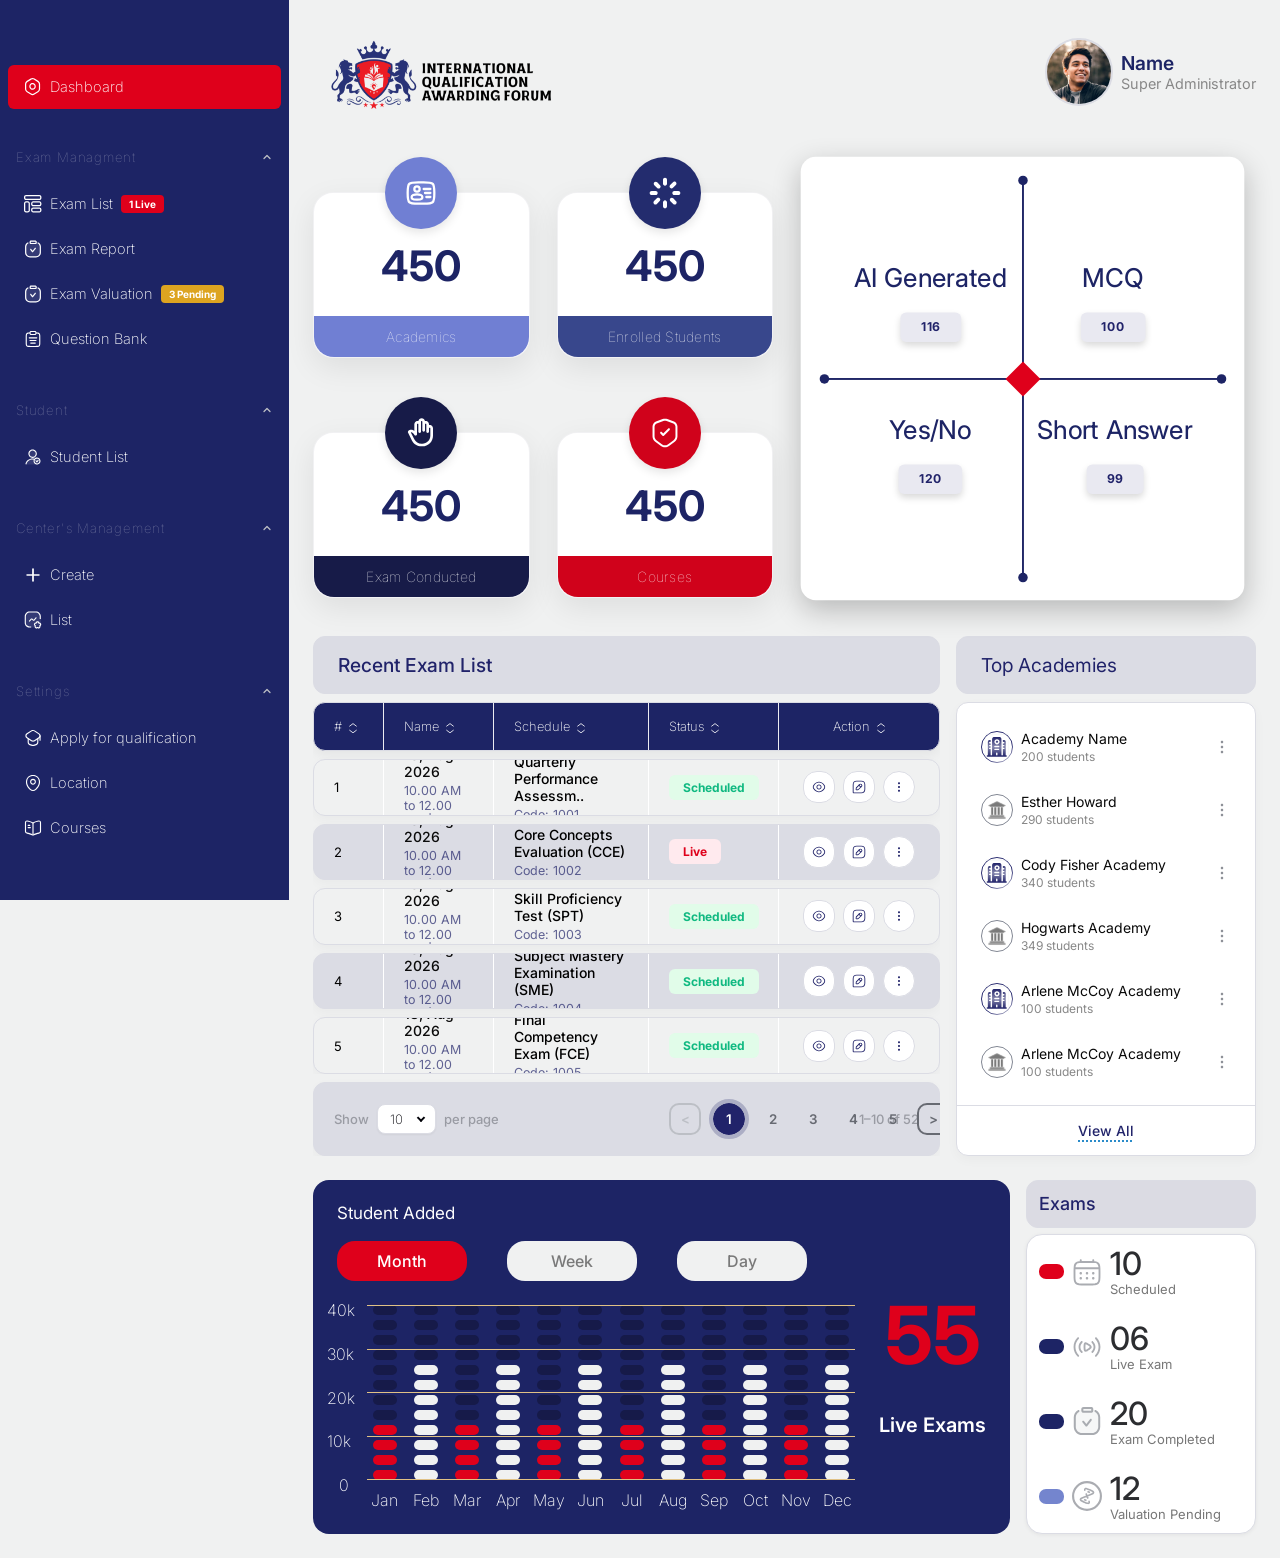
==== commit 397e8dcd: "Tokenize quadrant card properties, table number column, and sort arrow styling - quadrant.css: expos" ====
--- a/index.html
+++ b/index.html
@@ -248,11 +248,11 @@
             <table class="exam-table">
               <thead>
                 <tr>
-                  <th># <svg class="sort-icon-svg" viewBox="0 0 24 24" fill="none" stroke="currentColor" stroke-width="3" stroke-linecap="round" stroke-linejoin="round"><path class="arrow-up" d="M4 9l8-6 8 6" /><path class="arrow-down" d="M4 15l8 6 8-6" /></svg></th>
-                  <th>Name <svg class="sort-icon-svg" viewBox="0 0 24 24" fill="none" stroke="currentColor" stroke-width="3" stroke-linecap="round" stroke-linejoin="round"><path class="arrow-up" d="M4 9l8-6 8 6" /><path class="arrow-down" d="M4 15l8 6 8-6" /></svg></th>
-                  <th>Schedule <svg class="sort-icon-svg" viewBox="0 0 24 24" fill="none" stroke="currentColor" stroke-width="3" stroke-linecap="round" stroke-linejoin="round"><path class="arrow-up" d="M4 9l8-6 8 6" /><path class="arrow-down" d="M4 15l8 6 8-6" /></svg></th>
-                  <th>Status <svg class="sort-icon-svg" viewBox="0 0 24 24" fill="none" stroke="currentColor" stroke-width="3" stroke-linecap="round" stroke-linejoin="round"><path class="arrow-up" d="M4 9l8-6 8 6" /><path class="arrow-down" d="M4 15l8 6 8-6" /></svg></th>
-                  <th>Action <svg class="sort-icon-svg" viewBox="0 0 24 24" fill="none" stroke="currentColor" stroke-width="3" stroke-linecap="round" stroke-linejoin="round"><path class="arrow-up" d="M4 9l8-6 8 6" /><path class="arrow-down" d="M4 15l8 6 8-6" /></svg></th>
+                  <th><div class="th-content"># <svg class="sort-icon-svg" viewBox="0 0 24 24" fill="none" stroke="currentColor" stroke-width="3" stroke-linecap="round" stroke-linejoin="round"><path class="arrow-up" d="M4 9l8-6 8 6" /><path class="arrow-down" d="M4 15l8 6 8-6" /></svg></div></th>
+                  <th><div class="th-content">Name <svg class="sort-icon-svg" viewBox="0 0 24 24" fill="none" stroke="currentColor" stroke-width="3" stroke-linecap="round" stroke-linejoin="round"><path class="arrow-up" d="M4 9l8-6 8 6" /><path class="arrow-down" d="M4 15l8 6 8-6" /></svg></div></th>
+                  <th><div class="th-content">Schedule <svg class="sort-icon-svg" viewBox="0 0 24 24" fill="none" stroke="currentColor" stroke-width="3" stroke-linecap="round" stroke-linejoin="round"><path class="arrow-up" d="M4 9l8-6 8 6" /><path class="arrow-down" d="M4 15l8 6 8-6" /></svg></div></th>
+                  <th><div class="th-content">Status <svg class="sort-icon-svg" viewBox="0 0 24 24" fill="none" stroke="currentColor" stroke-width="3" stroke-linecap="round" stroke-linejoin="round"><path class="arrow-up" d="M4 9l8-6 8 6" /><path class="arrow-down" d="M4 15l8 6 8-6" /></svg></div></th>
+                  <th><div class="th-content center">Action <svg class="sort-icon-svg" viewBox="0 0 24 24" fill="none" stroke="currentColor" stroke-width="3" stroke-linecap="round" stroke-linejoin="round"><path class="arrow-up" d="M4 9l8-6 8 6" /><path class="arrow-down" d="M4 15l8 6 8-6" /></svg></div></th>
                 </tr>
               </thead>
               <tbody>
--- a/css/tokens.css
+++ b/css/tokens.css
@@ -86,7 +86,8 @@
   --table-title-weight:    500;                    /* [Title card text weight] Boldness of Recent Exam List */
   --table-pagination-bg:   #DBDCE4;                /* [Pagination card background] Background of the bottom page selection footer card */
   --table-pagination-color: #21236A;               /* [Pagination text color] Color of show-limit dropdown text and footer labels */
-  --table-pagination-select-color: #999BA3;
+  --table-pagination-select-color: #000107;
+  --table-pagination-select-weight: 200;            /* [Dropdown weight] Boldness of show-limit select dropdown numbers */
   --table-pagination-info-color:     #999BA3;      /* [Pagination info text color] Text color of '1-10 of 52' info label */
   --table-pagination-label-color:    #999BA3;      /* [Pagination label text color] Text color of 'Show per page' label */
   --table-pagination-active-bg:      #21236A;      /* [Active page background] Circle color for active page button 1 */
@@ -102,8 +103,8 @@
   --table-sort-arrow-color: #FFFFFF;
   --table-sort-arrow-width:  10px;  /* Width of the sort icon */
   --table-sort-arrow-height: 14px;  /* Height of the sort icon */
-  --table-sort-arrow-weight: 3.5;   /* Boldness of arrow lines (stroke-width) */
-  --table-sort-arrow-gap-shift: 0px; /* Adjust gap: positive value pulls arrows closer, negative value pushes them apart */
+  --table-sort-arrow-weight: 2;   /* Boldness of arrow lines (stroke-width) */
+  --table-sort-arrow-gap-shift: -2px; /* Adjust gap: positive value pulls arrows closer, negative value pushes them apart */
   --action-btn-border-color: #DBDCE4;
   --action-btn-radius-1: 14px;
   --action-btn-radius-2: 14px;
@@ -121,6 +122,9 @@
   --table-col-border-width: 1.5px;                        /* Separator line thickness for entire table (header & rows) */
   --table-row-col-border-color: #FFFFFF;                /* Separator line color for body rows (e.g. #FFFFFF for high visibility) */
   --table-col-padding-left: 20px;                       /* Left spacing gap next to column lines */
+  --table-num-size:   var(--table-row-size);            /* Font size of row index numbers (# column) */
+  --table-num-weight: 600;                              /* Boldness of row index numbers (# column) */
+  --table-num-color:  var(--table-row-color);           /* Color of row index numbers (# column) */
 
   /* Text inside table rows typography */
   --table-date-font-size: 0.875rem;
@@ -166,6 +170,12 @@
   --quadrant-card-width: 467px;
   --quadrant-card-height: 467px;
   --quadrant-chart-size: 380px;
+  --quadrant-card-bg:     var(--color-white);           /* Background color of the quadrant card box */
+  --quadrant-card-shadow: 0 10px 30px rgba(0, 0, 0, 0.24); /* Box shadow / depth effect */
+  --quadrant-card-scale:  0.95;                          /* Scale factor: set to e.g. 1.1 to enlarge the entire box, or 0.9 to shrink it */
+  --quadrant-card-margin-top: -23px;                      /* Spacing margin added to the top of the box */
+  --quadrant-card-margin-bottom: 0px;                   /* Spacing margin added to the bottom of the box */
+  --quadrant-card-top: 0px;                             /* Relative shift offset: e.g. 5px shifts it down, -5px shifts it up */
 
   /* Global defaults — change these to affect all four sections at once */
   --quadrant-font-size:      1.7rem;    /* label text size */
--- a/css/components/quadrant.css
+++ b/css/components/quadrant.css
@@ -8,7 +8,7 @@
 
 /* Card wrapper (occupies column 3 of stats-grid) */
 .quadrant-card {
-  background: var(--color-white);
+  background: var(--quadrant-card-bg);
   border-radius: var(--radius-lg);
   box-shadow: var(--quadrant-card-shadow);
   display: flex;
@@ -19,6 +19,12 @@
   width: var(--quadrant-card-width);
   height: var(--quadrant-card-height);
   box-sizing: border-box;
+  
+  /* Layout scale, margin, and relative offsets */
+  transform: scale(var(--quadrant-card-scale)) translateY(var(--quadrant-card-top));
+  margin-top: var(--quadrant-card-margin-top);
+  margin-bottom: var(--quadrant-card-margin-bottom);
+  position: relative;
 }
 
 /* Square canvas */
--- a/css/components/table.css
+++ b/css/components/table.css
@@ -101,6 +101,17 @@
   white-space: nowrap;
 }
 
+.th-content {
+  display: flex;
+  align-items: center;
+  justify-content: flex-start;
+  width: 100%;
+}
+
+.th-content.center {
+  justify-content: center;
+}
+
 .sort-icon-svg {
   display: inline-flex;
   align-self: center;
@@ -110,6 +121,8 @@
   height: var(--table-sort-arrow-height);
   cursor: pointer;
   transition: opacity 0.15s;
+  transform: translateY(1.2px);
+  
 }
 
 .sort-icon-svg path {
@@ -193,7 +206,16 @@
   justify-content: flex-start;
   text-align: left;
   padding-left: var(--table-col-padding-left) !important;
-  font-weight: 600;
+}
+
+.exam-table th:nth-child(1) {
+  font-weight: var(--table-header-weight);
+}
+
+.exam-table td:nth-child(1) {
+  font-size: var(--table-num-size);
+  font-weight: 400;
+  color: #010101;
 }
 
 /* Column 2: Name (which contains Date/Time in swapped order) */
@@ -383,7 +405,7 @@
 .pagination-left select {
   font-family: inherit;
   font-size: 0.8125rem;
-  font-weight: 500;
+  font-weight: var(--table-pagination-select-weight);
   border: 1px solid var(--table-row-border);
   border-radius: 8px;
   padding: 6px 30px 6px 12px; /* room for custom chevron */
--- a/css/responsive.css
+++ b/css/responsive.css
@@ -674,3 +674,46 @@
     }
   }
 }
+
+/* ── Tablet overrides (600px–900px) ─────────────────────────────────────────
+   At these widths the max-width:900px mobile block fires, but the layout
+   is wide enough to match the desktop card style. Un-do the two biggest
+   mobile-only decisions: stat-card centering and quadrant full-width stretch.
+   ─────────────────────────────────────────────────────────────────────────── */
+@media (min-width: 600px) and (max-width: 900px) {
+
+  /* ── Stat cards: restore desktop flex flow ─────────────────── */
+  .stat-card {
+    height: var(--stat-card-height) !important;   /* fixed 166px, not aspect-ratio */
+    aspect-ratio: unset !important;
+    justify-content: flex-start !important;        /* icon-space → number → auto-push label */
+    padding: var(--stat-card-padding-top) 0 0 0 !important;
+  }
+
+  .stat-number {
+    margin-bottom: 24px !important;               /* restore gap between number and label */
+  }
+
+  .stat-label-bar {
+    position: static !important;                  /* back in normal flex flow */
+    bottom: unset !important;
+    left: unset !important;
+    right: unset !important;
+    margin-top: auto !important;                  /* pushes it to the card bottom */
+    padding: 12px var(--space-md) !important;
+  }
+
+  /* ── Quadrant: constrain to a reasonable square, centered ──── */
+  :root {
+    --quadrant-chart-size: 340px;
+  }
+
+  .quadrant-card {
+    width: 100% !important;       /* fill grid track so max-width can cap it */
+    max-width: 400px !important;  /* cap card at square-ish size */
+    height: auto !important;
+    aspect-ratio: 1 !important;   /* force card to be square */
+    margin: 0 auto !important;    /* center within the spanning grid area */
+    padding: var(--space-lg) !important;
+  }
+}
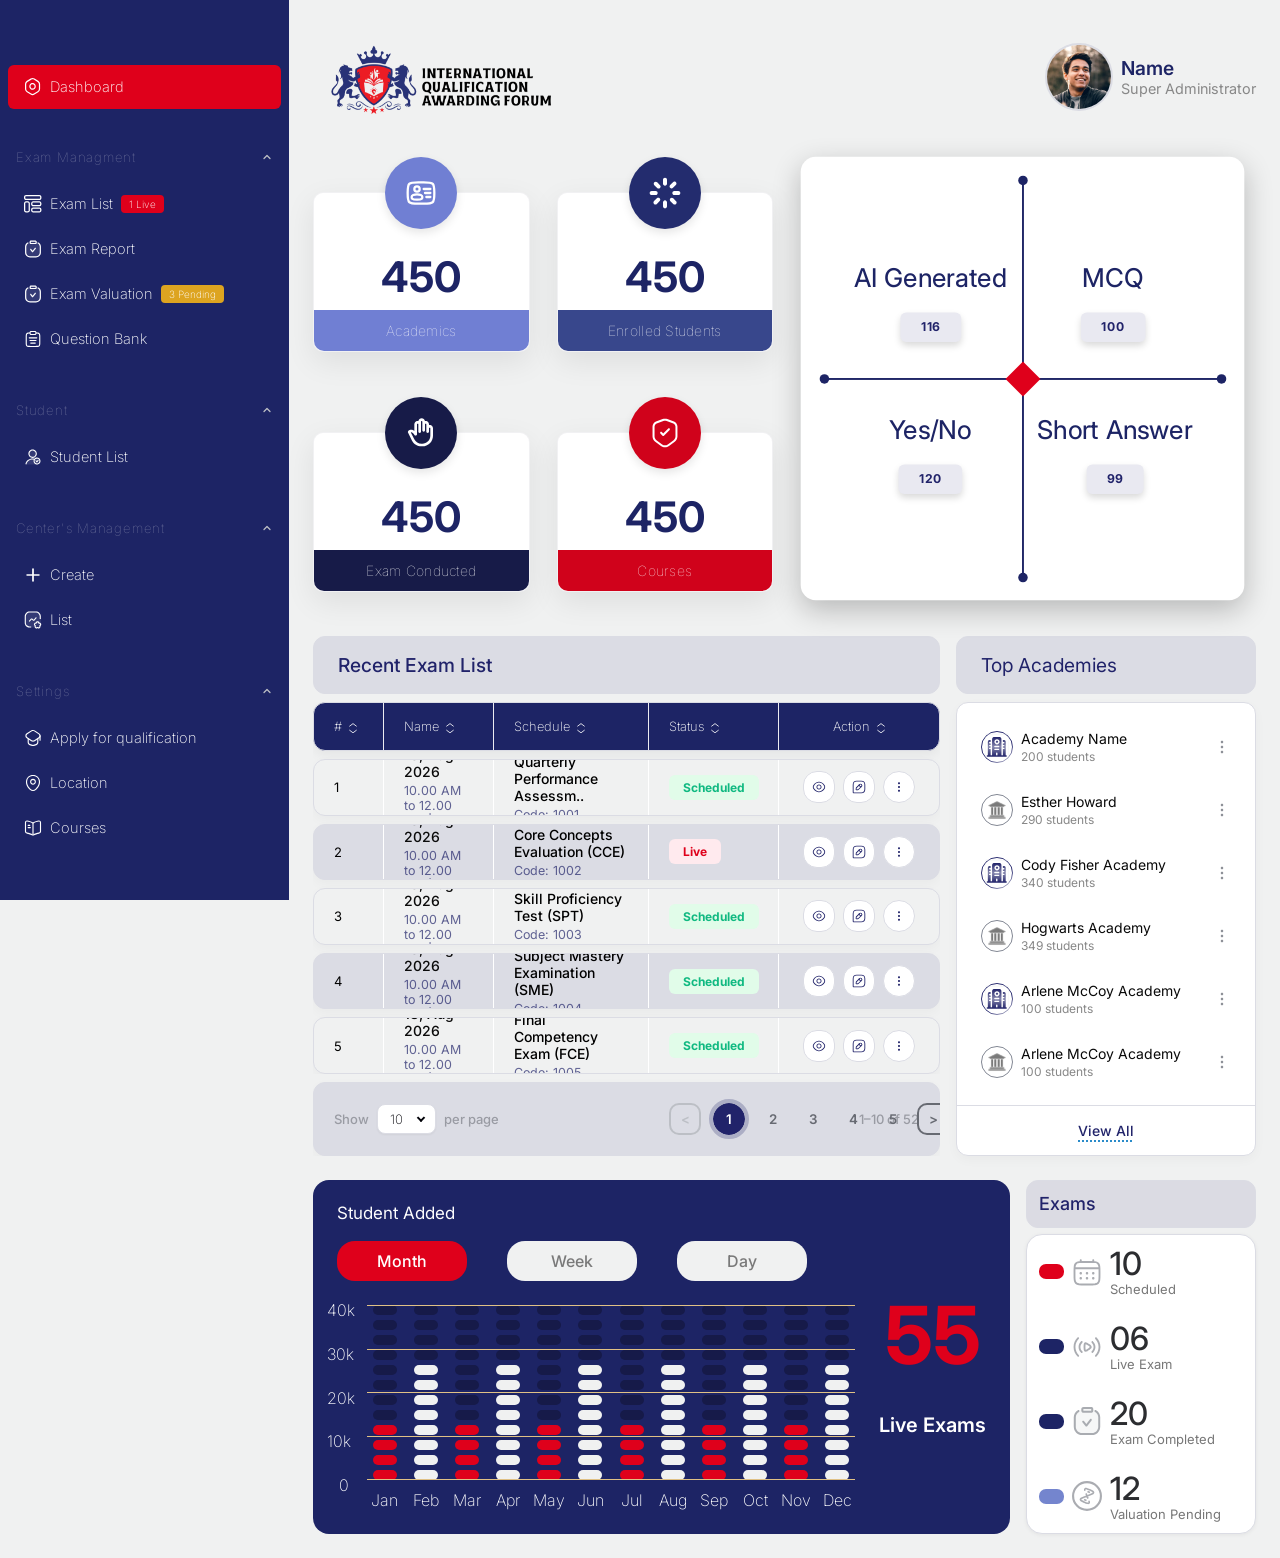
==== commit eedacd34: "Fix mobile pill aspect ratio and increase pill count to reach 40k gridline - Scale chart plot height" ====
--- a/index.html
+++ b/index.html
@@ -516,194 +516,290 @@
                   <div class="pill-bars-area">
                     <!-- Jan -->
                     <div class="pill-bar-group">
-                      <div class="pill inactive"></div>
-                      <div class="pill inactive"></div>
-                      <div class="pill inactive"></div>
-                      <div class="pill inactive"></div>
-                      <div class="pill inactive"></div>
-                      <div class="pill inactive"></div>
-                      <div class="pill inactive"></div>
-                      <div class="pill inactive"></div>
-                      <div class="pill active red"></div>
-                      <div class="pill active red"></div>
-                      <div class="pill active red"></div>
-                      <div class="pill active red"></div>
+                      <div class="pill inactive mobile-only"></div>
+                      <div class="pill inactive mobile-only"></div>
+                      <div class="pill inactive mobile-only"></div>
+                      <div class="pill inactive mobile-only"></div>
+                      <div class="pill inactive"></div>
+                      <div class="pill inactive"></div>
+                      <div class="pill inactive"></div>
+                      <div class="pill inactive"></div>
+                      <div class="pill inactive"></div>
+                      <div class="pill inactive"></div>
+                      <div class="pill inactive"></div>
+                      <div class="pill inactive"></div>
+                      <div class="pill active red"></div>
+                      <div class="pill active red"></div>
+                      <div class="pill active red"></div>
+                      <div class="pill active red"></div>
+                      <div class="pill active red mobile-only"></div>
+                      <div class="pill active red mobile-only"></div>
+                      <div class="pill active red mobile-only"></div>
+                      <div class="pill active red mobile-only"></div>
                     </div>
                     
                     <!-- Feb -->
                     <div class="pill-bar-group">
-                      <div class="pill inactive"></div>
-                      <div class="pill inactive"></div>
-                      <div class="pill inactive"></div>
-                      <div class="pill inactive"></div>
-                      <div class="pill active white"></div>
-                      <div class="pill active white"></div>
-                      <div class="pill active white"></div>
-                      <div class="pill active white"></div>
-                      <div class="pill active white"></div>
-                      <div class="pill active white"></div>
-                      <div class="pill active white"></div>
-                      <div class="pill active white"></div>
+                      <div class="pill inactive mobile-white"></div>
+                      <div class="pill inactive mobile-white"></div>
+                      <div class="pill inactive mobile-white"></div>
+                      <div class="pill inactive mobile-white"></div>
+                      <div class="pill active white"></div>
+                      <div class="pill active white"></div>
+                      <div class="pill active white"></div>
+                      <div class="pill active white"></div>
+                      <div class="pill active white"></div>
+                      <div class="pill active white"></div>
+                      <div class="pill active white"></div>
+                      <div class="pill active white"></div>
+                      <div class="pill active white mobile-only"></div>
+                      <div class="pill active white mobile-only"></div>
+                      <div class="pill active white mobile-only"></div>
+                      <div class="pill active white mobile-only"></div>
+                      <div class="pill active white mobile-only"></div>
+                      <div class="pill active white mobile-only"></div>
+                      <div class="pill active white mobile-only"></div>
+                      <div class="pill active white mobile-only"></div>
                     </div>
                     
                     <!-- Mar -->
                     <div class="pill-bar-group">
-                      <div class="pill inactive"></div>
-                      <div class="pill inactive"></div>
-                      <div class="pill inactive"></div>
-                      <div class="pill inactive"></div>
-                      <div class="pill inactive"></div>
-                      <div class="pill inactive"></div>
-                      <div class="pill inactive"></div>
-                      <div class="pill inactive"></div>
-                      <div class="pill active red"></div>
-                      <div class="pill active red"></div>
-                      <div class="pill active red"></div>
-                      <div class="pill active red"></div>
+                      <div class="pill inactive mobile-only"></div>
+                      <div class="pill inactive mobile-only"></div>
+                      <div class="pill inactive mobile-only"></div>
+                      <div class="pill inactive mobile-only"></div>
+                      <div class="pill inactive"></div>
+                      <div class="pill inactive"></div>
+                      <div class="pill inactive"></div>
+                      <div class="pill inactive"></div>
+                      <div class="pill inactive"></div>
+                      <div class="pill inactive"></div>
+                      <div class="pill inactive"></div>
+                      <div class="pill inactive"></div>
+                      <div class="pill active red"></div>
+                      <div class="pill active red"></div>
+                      <div class="pill active red"></div>
+                      <div class="pill active red"></div>
+                      <div class="pill active red mobile-only"></div>
+                      <div class="pill active red mobile-only"></div>
+                      <div class="pill active red mobile-only"></div>
+                      <div class="pill active red mobile-only"></div>
                     </div>
                     
                     <!-- Apr -->
                     <div class="pill-bar-group">
-                      <div class="pill inactive"></div>
-                      <div class="pill inactive"></div>
-                      <div class="pill inactive"></div>
-                      <div class="pill inactive"></div>
-                      <div class="pill active white"></div>
-                      <div class="pill active white"></div>
-                      <div class="pill active white"></div>
-                      <div class="pill active white"></div>
-                      <div class="pill active white"></div>
-                      <div class="pill active white"></div>
-                      <div class="pill active white"></div>
-                      <div class="pill active white"></div>
+                      <div class="pill inactive mobile-white"></div>
+                      <div class="pill inactive mobile-white"></div>
+                      <div class="pill inactive mobile-white"></div>
+                      <div class="pill inactive mobile-white"></div>
+                      <div class="pill active white"></div>
+                      <div class="pill active white"></div>
+                      <div class="pill active white"></div>
+                      <div class="pill active white"></div>
+                      <div class="pill active white"></div>
+                      <div class="pill active white"></div>
+                      <div class="pill active white"></div>
+                      <div class="pill active white"></div>
+                      <div class="pill active white mobile-only"></div>
+                      <div class="pill active white mobile-only"></div>
+                      <div class="pill active white mobile-only"></div>
+                      <div class="pill active white mobile-only"></div>
+                      <div class="pill active white mobile-only"></div>
+                      <div class="pill active white mobile-only"></div>
+                      <div class="pill active white mobile-only"></div>
+                      <div class="pill active white mobile-only"></div>
                     </div>
                     
                     <!-- May -->
                     <div class="pill-bar-group">
-                      <div class="pill inactive"></div>
-                      <div class="pill inactive"></div>
-                      <div class="pill inactive"></div>
-                      <div class="pill inactive"></div>
-                      <div class="pill inactive"></div>
-                      <div class="pill inactive"></div>
-                      <div class="pill inactive"></div>
-                      <div class="pill inactive"></div>
-                      <div class="pill active red"></div>
-                      <div class="pill active red"></div>
-                      <div class="pill active red"></div>
-                      <div class="pill active red"></div>
+                      <div class="pill inactive mobile-only"></div>
+                      <div class="pill inactive mobile-only"></div>
+                      <div class="pill inactive mobile-only"></div>
+                      <div class="pill inactive mobile-only"></div>
+                      <div class="pill inactive"></div>
+                      <div class="pill inactive"></div>
+                      <div class="pill inactive"></div>
+                      <div class="pill inactive"></div>
+                      <div class="pill inactive"></div>
+                      <div class="pill inactive"></div>
+                      <div class="pill inactive"></div>
+                      <div class="pill inactive"></div>
+                      <div class="pill active red"></div>
+                      <div class="pill active red"></div>
+                      <div class="pill active red"></div>
+                      <div class="pill active red"></div>
+                      <div class="pill active red mobile-only"></div>
+                      <div class="pill active red mobile-only"></div>
+                      <div class="pill active red mobile-only"></div>
+                      <div class="pill active red mobile-only"></div>
                     </div>
                     
                     <!-- Jun -->
                     <div class="pill-bar-group">
-                      <div class="pill inactive"></div>
-                      <div class="pill inactive"></div>
-                      <div class="pill inactive"></div>
-                      <div class="pill inactive"></div>
-                      <div class="pill active white"></div>
-                      <div class="pill active white"></div>
-                      <div class="pill active white"></div>
-                      <div class="pill active white"></div>
-                      <div class="pill active white"></div>
-                      <div class="pill active white"></div>
-                      <div class="pill active white"></div>
-                      <div class="pill active white"></div>
+                      <div class="pill inactive mobile-white"></div>
+                      <div class="pill inactive mobile-white"></div>
+                      <div class="pill inactive mobile-white"></div>
+                      <div class="pill inactive mobile-white"></div>
+                      <div class="pill active white"></div>
+                      <div class="pill active white"></div>
+                      <div class="pill active white"></div>
+                      <div class="pill active white"></div>
+                      <div class="pill active white"></div>
+                      <div class="pill active white"></div>
+                      <div class="pill active white"></div>
+                      <div class="pill active white"></div>
+                      <div class="pill active white mobile-only"></div>
+                      <div class="pill active white mobile-only"></div>
+                      <div class="pill active white mobile-only"></div>
+                      <div class="pill active white mobile-only"></div>
+                      <div class="pill active white mobile-only"></div>
+                      <div class="pill active white mobile-only"></div>
+                      <div class="pill active white mobile-only"></div>
+                      <div class="pill active white mobile-only"></div>
                     </div>
                     
                     <!-- Jul -->
                     <div class="pill-bar-group">
-                      <div class="pill inactive"></div>
-                      <div class="pill inactive"></div>
-                      <div class="pill inactive"></div>
-                      <div class="pill inactive"></div>
-                      <div class="pill inactive"></div>
-                      <div class="pill inactive"></div>
-                      <div class="pill inactive"></div>
-                      <div class="pill inactive"></div>
-                      <div class="pill active red"></div>
-                      <div class="pill active red"></div>
-                      <div class="pill active red"></div>
-                      <div class="pill active red"></div>
+                      <div class="pill inactive mobile-only"></div>
+                      <div class="pill inactive mobile-only"></div>
+                      <div class="pill inactive mobile-only"></div>
+                      <div class="pill inactive mobile-only"></div>
+                      <div class="pill inactive"></div>
+                      <div class="pill inactive"></div>
+                      <div class="pill inactive"></div>
+                      <div class="pill inactive"></div>
+                      <div class="pill inactive"></div>
+                      <div class="pill inactive"></div>
+                      <div class="pill inactive"></div>
+                      <div class="pill inactive"></div>
+                      <div class="pill active red"></div>
+                      <div class="pill active red"></div>
+                      <div class="pill active red"></div>
+                      <div class="pill active red"></div>
+                      <div class="pill active red mobile-only"></div>
+                      <div class="pill active red mobile-only"></div>
+                      <div class="pill active red mobile-only"></div>
+                      <div class="pill active red mobile-only"></div>
                     </div>
                     
                     <!-- Aug -->
                     <div class="pill-bar-group">
-                      <div class="pill inactive"></div>
-                      <div class="pill inactive"></div>
-                      <div class="pill inactive"></div>
-                      <div class="pill inactive"></div>
-                      <div class="pill active white"></div>
-                      <div class="pill active white"></div>
-                      <div class="pill active white"></div>
-                      <div class="pill active white"></div>
-                      <div class="pill active white"></div>
-                      <div class="pill active white"></div>
-                      <div class="pill active white"></div>
-                      <div class="pill active white"></div>
+                      <div class="pill inactive mobile-white"></div>
+                      <div class="pill inactive mobile-white"></div>
+                      <div class="pill inactive mobile-white"></div>
+                      <div class="pill inactive mobile-white"></div>
+                      <div class="pill active white"></div>
+                      <div class="pill active white"></div>
+                      <div class="pill active white"></div>
+                      <div class="pill active white"></div>
+                      <div class="pill active white"></div>
+                      <div class="pill active white"></div>
+                      <div class="pill active white"></div>
+                      <div class="pill active white"></div>
+                      <div class="pill active white mobile-only"></div>
+                      <div class="pill active white mobile-only"></div>
+                      <div class="pill active white mobile-only"></div>
+                      <div class="pill active white mobile-only"></div>
+                      <div class="pill active white mobile-only"></div>
+                      <div class="pill active white mobile-only"></div>
+                      <div class="pill active white mobile-only"></div>
+                      <div class="pill active white mobile-only"></div>
                     </div>
                     
                     <!-- Sep -->
                     <div class="pill-bar-group">
-                      <div class="pill inactive"></div>
-                      <div class="pill inactive"></div>
-                      <div class="pill inactive"></div>
-                      <div class="pill inactive"></div>
-                      <div class="pill inactive"></div>
-                      <div class="pill inactive"></div>
-                      <div class="pill inactive"></div>
-                      <div class="pill inactive"></div>
-                      <div class="pill active red"></div>
-                      <div class="pill active red"></div>
-                      <div class="pill active red"></div>
-                      <div class="pill active red"></div>
+                      <div class="pill inactive mobile-only"></div>
+                      <div class="pill inactive mobile-only"></div>
+                      <div class="pill inactive mobile-only"></div>
+                      <div class="pill inactive mobile-only"></div>
+                      <div class="pill inactive"></div>
+                      <div class="pill inactive"></div>
+                      <div class="pill inactive"></div>
+                      <div class="pill inactive"></div>
+                      <div class="pill inactive"></div>
+                      <div class="pill inactive"></div>
+                      <div class="pill inactive"></div>
+                      <div class="pill inactive"></div>
+                      <div class="pill active red"></div>
+                      <div class="pill active red"></div>
+                      <div class="pill active red"></div>
+                      <div class="pill active red"></div>
+                      <div class="pill active red mobile-only"></div>
+                      <div class="pill active red mobile-only"></div>
+                      <div class="pill active red mobile-only"></div>
+                      <div class="pill active red mobile-only"></div>
                     </div>
                     
                     <!-- Oct -->
                     <div class="pill-bar-group">
-                      <div class="pill inactive"></div>
-                      <div class="pill inactive"></div>
-                      <div class="pill inactive"></div>
-                      <div class="pill inactive"></div>
-                      <div class="pill active white"></div>
-                      <div class="pill active white"></div>
-                      <div class="pill active white"></div>
-                      <div class="pill active white"></div>
-                      <div class="pill active white"></div>
-                      <div class="pill active white"></div>
-                      <div class="pill active white"></div>
-                      <div class="pill active white"></div>
+                      <div class="pill inactive mobile-white"></div>
+                      <div class="pill inactive mobile-white"></div>
+                      <div class="pill inactive mobile-white"></div>
+                      <div class="pill inactive mobile-white"></div>
+                      <div class="pill active white"></div>
+                      <div class="pill active white"></div>
+                      <div class="pill active white"></div>
+                      <div class="pill active white"></div>
+                      <div class="pill active white"></div>
+                      <div class="pill active white"></div>
+                      <div class="pill active white"></div>
+                      <div class="pill active white"></div>
+                      <div class="pill active white mobile-only"></div>
+                      <div class="pill active white mobile-only"></div>
+                      <div class="pill active white mobile-only"></div>
+                      <div class="pill active white mobile-only"></div>
+                      <div class="pill active white mobile-only"></div>
+                      <div class="pill active white mobile-only"></div>
+                      <div class="pill active white mobile-only"></div>
+                      <div class="pill active white mobile-only"></div>
                     </div>
                     
                     <!-- Nov -->
                     <div class="pill-bar-group">
-                      <div class="pill inactive"></div>
-                      <div class="pill inactive"></div>
-                      <div class="pill inactive"></div>
-                      <div class="pill inactive"></div>
-                      <div class="pill inactive"></div>
-                      <div class="pill inactive"></div>
-                      <div class="pill inactive"></div>
-                      <div class="pill inactive"></div>
-                      <div class="pill active red"></div>
-                      <div class="pill active red"></div>
-                      <div class="pill active red"></div>
-                      <div class="pill active red"></div>
+                      <div class="pill inactive mobile-only"></div>
+                      <div class="pill inactive mobile-only"></div>
+                      <div class="pill inactive mobile-only"></div>
+                      <div class="pill inactive mobile-only"></div>
+                      <div class="pill inactive"></div>
+                      <div class="pill inactive"></div>
+                      <div class="pill inactive"></div>
+                      <div class="pill inactive"></div>
+                      <div class="pill inactive"></div>
+                      <div class="pill inactive"></div>
+                      <div class="pill inactive"></div>
+                      <div class="pill inactive"></div>
+                      <div class="pill active red"></div>
+                      <div class="pill active red"></div>
+                      <div class="pill active red"></div>
+                      <div class="pill active red"></div>
+                      <div class="pill active red mobile-only"></div>
+                      <div class="pill active red mobile-only"></div>
+                      <div class="pill active red mobile-only"></div>
+                      <div class="pill active red mobile-only"></div>
                     </div>
                     
                     <!-- Dec -->
                     <div class="pill-bar-group">
-                      <div class="pill inactive"></div>
-                      <div class="pill inactive"></div>
-                      <div class="pill inactive"></div>
-                      <div class="pill inactive"></div>
-                      <div class="pill active white"></div>
-                      <div class="pill active white"></div>
-                      <div class="pill active white"></div>
-                      <div class="pill active white"></div>
-                      <div class="pill active white"></div>
-                      <div class="pill active white"></div>
-                      <div class="pill active white"></div>
-                      <div class="pill active white"></div>
+                      <div class="pill inactive mobile-white"></div>
+                      <div class="pill inactive mobile-white"></div>
+                      <div class="pill inactive mobile-white"></div>
+                      <div class="pill inactive mobile-white"></div>
+                      <div class="pill active white"></div>
+                      <div class="pill active white"></div>
+                      <div class="pill active white"></div>
+                      <div class="pill active white"></div>
+                      <div class="pill active white"></div>
+                      <div class="pill active white"></div>
+                      <div class="pill active white"></div>
+                      <div class="pill active white"></div>
+                      <div class="pill active white mobile-only"></div>
+                      <div class="pill active white mobile-only"></div>
+                      <div class="pill active white mobile-only"></div>
+                      <div class="pill active white mobile-only"></div>
+                      <div class="pill active white mobile-only"></div>
+                      <div class="pill active white mobile-only"></div>
+                      <div class="pill active white mobile-only"></div>
+                      <div class="pill active white mobile-only"></div>
                     </div>
                   </div>
                 </div>
--- a/css/tokens.css
+++ b/css/tokens.css
@@ -26,11 +26,15 @@
   --stat-number-size:   2.625rem;   /* 42px */
   --stat-number-weight: 700;
   --stat-number-color:  var(--color-navy);
+  --stat-number-desktop-top: 11px;                   /* [Desktop relative shift] e.g. 10px shifts number down, -10px shifts it up */
+  --stat-number-desktop-margin-bottom: 0px;         /* [Desktop bottom gap] spacing margin below the number */
   --stat-label-size:    0.875rem;
   --stat-label-weight:  100;
   --stat-label-color:   var(--color-white);
   /* ── Topbar ─────────────────────────────────────────────── */
   --topbar-logo-height: 80px;
+  --topbar-logo-desktop-margin-left: 0px;           /* Horizontal shift: e.g. 10px shifts logo right, -10px shifts it left */
+  --topbar-logo-desktop-top: 0px;                   /* Vertical shift: e.g. 5px shifts logo down, -5px shifts it up */
   --topbar-name-size:    1.2rem;
   --topbar-name-weight:  600;
   --topbar-role-size:    0.90rem;
@@ -38,6 +42,8 @@
   --topbar-padding-y:    var(--space-sm); /* vertical padding top/bottom of the topbar header */
   --topbar-margin-bottom: 24px; /* gap/margin between topbar and the cards below it */
   --topbar-margin-top:    0px;  /* gap/margin between viewport top edge and the topbar header */
+  --topbar-desktop-shift-x: 0px;                    /* [All components horizontal shift] Shifts logo & profile together left/right */
+  --topbar-desktop-shift-y: 5px;                    /* [All components vertical shift] Shifts logo & profile together up/down */
 
   /* ── Sidebar ────────────────────────────────────────────── */
   --sidebar-width:          289px;
@@ -68,6 +74,7 @@
   --sidebar-badge-height: auto;
   --sidebar-badge-width: auto;
   --sidebar-badge-font-size: 10px;
+  --sidebar-badge-font-weight: 200;                 /* Boldness of sidebar badges (e.g. 1 Live, 3 Pending) */
 
   /* ── Table ──────────────────────────────────────────────── */
   --table-header-bg:       var(--color-navy);      /* [Header background] The dark blue background of the table header card */
@@ -338,9 +345,9 @@
   --radius-lg: 16px;
 
   /* ── KPI Stat Cards ─────────────────────────────────────── */
-  --stat-card-radius:       20px;
+  --stat-card-radius:       10px;
   --stat-card-icon-size:    72px;
-  --stat-card-height:       166px;
+  --stat-card-height:       160px;
   --stat-card-max-width:    300px;
   --stat-card-padding-top:  52px;
   --stat-card-gap-x:        27px;
@@ -348,7 +355,7 @@
   --stat-card-shadow:       0 10px 30px rgba(0, 0, 0, 0.08);
 
   /* ── Responsive Card Gaps ───────────────────────────────── */
-  --responsive-grid-gap: 24px;
+  --responsive-grid-gap: 5px;
   --responsive-stats-gap-y: 64px;
   --responsive-stats-gap-x: 16px;
   --responsive-row-gap: 24px;
@@ -356,12 +363,89 @@
   /* ── Mobile/Tablet Layout Customization ─────────────────── */
   --mobile-topbar-height: 70px;
   --mobile-logo-height: calc(var(--mobile-topbar-height) * 1); /* Auto-proportioned to topbar height (57%). Replace with a fixed value (e.g. 50px) to lock size. */
-  --mobile-logo-gap-top: 45px;
-  --mobile-stats-margin-top: 24px;
+  --mobile-logo-gap-top: 0px;
+  --mobile-stats-margin-top: 30px;
   --mobile-pagination-scale: 1.0;
   --mobile-pagination-active-size: 26px;
   --mobile-pagination-arrow-size: 28px;
   --mobile-pagination-gap: 6px;
+
+  /* Mobile Stat Card Sizing — adjust here to change mobile cards independently of desktop */
+  --mobile-stat-card-height: 120px;           /* card fixed height in mobile view */
+  --mobile-stat-card-icon-size: clamp(46px, 10vw, 66px); /* icon circle size; scales with viewport */
+  --mobile-stat-card-padding-top: clamp(10px, 7vw, 40px); /* top padding for icon overlap clearance */
+  --mobile-stat-number-size: clamp(22px, 7vw, 36px);      /* stat number font size in mobile */
+  --mobile-stat-label-padding: 12px var(--space-sm);        /* padding inside the coloured footer strip (top/bottom controls height) */
+
+  /* Mobile Quadrant Content — adjust here to change the quadrant in responsive view only */
+  --mobile-quadrant-card-padding: 16px;         /* padding inside the white quadrant card (reducing this gives more space to the canvas) */
+  --mobile-quadrant-chart-size: 360px;          /* size of the crosshair diagram canvas */
+  --mobile-quadrant-font-size: 25px;            /* label text size (AI Generated, MCQ, etc.) — actual size is min(this, chart-size÷16); increase chart-size too for bigger text */
+  --mobile-quadrant-font-weight: 500;           /* label text weight */
+  --mobile-quadrant-count-size: 17px;           /* count pill font size */
+  --mobile-quadrant-count-weight: 400;          /* count pill font weight */
+  --mobile-quadrant-count-padding: 3px 14px;    /* count pill inner padding */
+  --mobile-quadrant-label-gap: 20px;            /* gap between label text and count pill */
+  --mobile-quadrant-diamond-size: 14px;         /* center red diamond size */
+  --mobile-quadrant-line-length: 100%;          /* crosshair arm length */
+  --mobile-quadrant-shapes-scale: 1.15;            /* scale of crosshair dots and line thickness */
+  /* Per-section padding — shifts each label group within its quadrant */
+  --mobile-quadrant-tl-padding: 20px 20px 20px 0px;   /* AI Generated (top-left) */
+  --mobile-quadrant-tr-padding: 20px 0px 20px 4px;   /* MCQ (top-right) */
+  --mobile-quadrant-bl-padding: 22px 20px 20px 20px;   /* Yes/No (bottom-left) */
+  --mobile-quadrant-br-padding: 20px 0px 20px 10px;   /* Short Answer (bottom-right) */
+
+  /* Mobile Live Exams Counter — adjust here to change the "55 Live Exams" block in responsive view only */
+  --mobile-live-exams-margin-top: 1px;          /* gap above the block (from the chart card above) */
+  --mobile-live-exams-margin-bottom: 1px;       /* gap below the block (to the section below) */
+  --mobile-live-exams-number-size: 4rem;         /* font size of the "55" number */
+  --mobile-live-exams-number-weight: 700;        /* font weight of the "55" number */
+  --mobile-live-exams-number-color: var(--color-red); /* color of the "55" number */
+  --mobile-live-exams-label-size: 27px;          /* font size of "Live Exams" label */
+  --mobile-live-exams-label-weight: 550;         /* font weight of "Live Exams" label */
+  --mobile-live-exams-label-color: #676A72;      /* color of "Live Exams" label */
+  --mobile-live-exams-label-gap: 8px;            /* gap between "55" and "Live Exams" label */
+
+  /* Mobile Chart — adjust here to change the chart in responsive view only */
+  --mobile-chart-card-padding: 16px;           /* padding inside the navy chart card */
+  --mobile-chart-plot-width: 100%;             /* max width of the chart card — e.g. 340px to narrow it, 100% to fill screen */
+  --mobile-chart-plot-height: 190px;           /* height of the bar chart plot area */
+  --mobile-chart-title-size: 15px;             /* chart title font size */
+  --mobile-chart-title-weight: 390;            /* chart title font weight */
+  --mobile-chart-title-color: #FFFFFF;         /* chart title color */
+  --mobile-chart-title-margin-top: 0px;        /* chart title top margin */
+  --mobile-chart-title-margin-bottom: 0px;    /* chart title bottom margin */
+  --mobile-chart-title-top: 0px;               /* chart title relative top shift */
+  --mobile-chart-header-margin-bottom: 16px;   /* gap between the title+tabs row and chart plot area */
+  --mobile-chart-tab-size: 12px;               /* tab button font size */
+  --mobile-chart-tab-weight: 500;              /* tab button font weight */
+  --mobile-chart-tab-gap: 6px;                 /* gap between tab buttons */
+  --mobile-chart-tab-width: 65px;              /* tab button width */
+  --mobile-chart-tab-height: 30px;             /* tab button height */
+  --mobile-chart-tab-radius: 18px;             /* tab button border radius */
+  --mobile-chart-y-label-size: 0.75rem;        /* Y-axis label font size */
+  --mobile-chart-y-label-weight: 100;          /* Y-axis label font weight */
+  --mobile-chart-y-label-color: #FFFFFF;       /* Y-axis label color */
+  --mobile-chart-y-label-width: 28px;          /* Y-axis label column width */
+  --mobile-chart-y-label-padding-right: 1px;   /* Y-axis label right padding */
+  --mobile-chart-y-label-line-gap: 1px;        /* vertical shift of Y-axis labels */
+  --mobile-chart-y-label-h-shift: -15px;       /* horizontal shift of Y-axis labels */
+  --mobile-chart-x-label-size: 0.65rem;        /* X-axis label font size */
+  --mobile-chart-x-label-weight: 50;          /* X-axis label font weight */
+  --mobile-chart-x-label-color: #FFFFFF;       /* X-axis label color */
+  --mobile-chart-x-label-margin-left: 8px;    /* X-axis labels left offset (aligns with bars) */
+  --mobile-chart-x-label-gap: 0px;            /* gap between each X-axis label (Jan, Feb, …) — independent of bar column gap */
+  --mobile-chart-x-label-margin-top: 15px;      /* gap above X-axis labels */
+  --mobile-chart-bars-gap: 5px;                /* horizontal gap between monthly bar columns */
+  --mobile-chart-grid-color: #E0C185;          /* grid line color */
+  --mobile-chart-grid-thickness: 1px;          /* grid line thickness */
+  /* Mobile Pills */
+  --mobile-pill-width: 20px;                   /* width of each pill/capsule */
+  --mobile-pill-gap: 10px;                      /* vertical gap between pills within a column */
+  --mobile-pill-radius: 98px;                  /* pill border radius */
+  --mobile-pill-red: #DF001B;                  /* active red pill color */
+  --mobile-pill-white: #F0F1F1;                /* active white pill color */
+  --mobile-pill-height: 8px;                  /* pill height — 'auto' fills chart proportionally (no gap); set a fixed value e.g. 10px for fixed-size pills */
 
   /* Mobile Exam List Card Spacing & Sizing */
   --mobile-card-gap: 1px;          /* vertical gap between each exam card */
--- a/css/components/sidebar.css
+++ b/css/components/sidebar.css
@@ -140,7 +140,7 @@
 /* ── Badges (Live / Pending) ─────────────────────────────── */
 .nav-badge {
   font-size: var(--sidebar-badge-font-size);
-  font-weight: 700;
+  font-weight: var(--sidebar-badge-font-weight);
   padding: var(--sidebar-badge-padding-y) var(--sidebar-badge-padding-x);
   border-radius: var(--sidebar-badge-radius);
   height: var(--sidebar-badge-height);
--- a/css/components/topbar.css
+++ b/css/components/topbar.css
@@ -16,9 +16,20 @@
   margin-top: var(--topbar-margin-top);
   margin-bottom: var(--topbar-margin-bottom);
   box-shadow: none;
+  
+  /* Shifts both logo and profile together */
+  position: relative;
+  left: var(--topbar-desktop-shift-x);
+  top: var(--topbar-desktop-shift-y);
 }
 
 /* Logo (left) */
+.topbar-logo {
+  position: relative;
+  left: var(--topbar-logo-desktop-margin-left);
+  top: var(--topbar-logo-desktop-top);
+}
+
 .topbar-logo img {
   height: var(--topbar-logo-height);
   width: auto;
--- a/css/components/stat-card.css
+++ b/css/components/stat-card.css
@@ -66,7 +66,9 @@
   font-weight: var(--stat-number-weight);
   color: var(--color-navy); /* #1D2465 */
   line-height: 1;
-  margin-bottom: 24px;
+  margin-bottom: var(--stat-number-desktop-margin-bottom);
+  position: relative;
+  top: var(--stat-number-desktop-top);
 }
 
 /* Coloured footer strip */
--- a/css/responsive.css
+++ b/css/responsive.css
@@ -6,6 +6,9 @@
  * ─────────────────────────────────────────────────────────────
  */
 
+/* Mobile-only chart pills — hidden on desktop, shown in the mobile media query below */
+.pill.mobile-only { display: none; }
+
 @media (max-width: 900px) {
 
   /* ── Prevent horizontal screen overflow / cutoff ──────── */
@@ -19,46 +22,81 @@
   :root {
     --sidebar-width: 0px;
     
-    /* Shrink stats numbers for smaller screen spacing */
-    --stat-number-size: clamp(18px, 5.5vw, 32px);
-    --stat-number-weight: 600;
+    /* Stat number: slightly larger for mobile so it matches Figma weight */
+    --stat-number-size: var(--mobile-stat-number-size);
+    --stat-number-weight: 700;
     --stat-label-size: clamp(10px, 1.8vw, 13px);
 
-    /* Scaled down quadrant variables for mobile fitting */
+    /* Quadrant chart: use mobile tokens from tokens.css — adjust those to change responsive view only */
     --quadrant-card-width: 100%;
     --quadrant-card-height: auto;
-    --quadrant-chart-size: 260px;
-    --quadrant-font-size: 15px;
-    --quadrant-count-size: 11px;
-    --quadrant-diamond-size: 14px;  /* center red square size in responsive view */
-    --quadrant-tl-top: 15%;
-    --quadrant-tl-left: 8%;
-    --quadrant-tr-top: 15%;
-    --quadrant-tr-right: 8%;
-    --quadrant-bl-bottom: 15%;
-    --quadrant-bl-left: 8%;
-    --quadrant-br-bottom: 15%;
-    --quadrant-br-right: 8%;
-
-    /* Compact chart elements for screen fitting */
-    --chart-wrapper-height: auto;
-    --chart-plot-height: 120px;
-    --pill-width: 12px;
-    --pill-height: 6px;
-    --pill-gap: 3px;
-    --chart-tab-width: 76px;
-    --chart-tab-height: 32px;
-    --chart-tab-size: 13px;
-    --chart-y-label-width: 25px;
-    --chart-x-label-margin-left: 25px;
-    --chart-x-label-margin-top: 6px;
+    --quadrant-chart-size:    var(--mobile-quadrant-chart-size);
+    --quadrant-font-size:     var(--mobile-quadrant-font-size);
+    --quadrant-font-weight:   var(--mobile-quadrant-font-weight);
+    --quadrant-count-size:    var(--mobile-quadrant-count-size);
+    --quadrant-count-weight:  var(--mobile-quadrant-count-weight);
+    --quadrant-count-padding: var(--mobile-quadrant-count-padding);
+    --quadrant-label-gap:     var(--mobile-quadrant-label-gap);
+    --quadrant-diamond-size:  var(--mobile-quadrant-diamond-size);
+    --quadrant-line-length:   var(--mobile-quadrant-line-length);
+    --quadrant-shapes-scale:  var(--mobile-quadrant-shapes-scale);
+    --quadrant-tl-padding:    var(--mobile-quadrant-tl-padding);
+    --quadrant-tr-padding:    var(--mobile-quadrant-tr-padding);
+    --quadrant-bl-padding:    var(--mobile-quadrant-bl-padding);
+    --quadrant-br-padding:    var(--mobile-quadrant-br-padding);
+
+    /* Chart: use mobile tokens from tokens.css — adjust those to change responsive view only.
+       Horizontal dimensions scale with viewport width using clamp():
+         clamp(floor, token÷375×100vw, token)
+       so the chart shrinks proportionally on narrow screens (< 375 px reference)
+       and is capped at the user's token value on wider screens.
+       Vertical dimensions (plot-height, margins) stay fixed per token. */
+    --chart-wrapper-height:        auto;
+    --chart-plot-height:           clamp(130px, 50.7vw, var(--mobile-chart-plot-height));
+    --chart-title-size:            clamp(11px, 4vw,    var(--mobile-chart-title-size));
+    --chart-title-weight:          var(--mobile-chart-title-weight);
+    --chart-title-color:           var(--mobile-chart-title-color);
+    --chart-title-margin-top:      var(--mobile-chart-title-margin-top);
+    --chart-title-margin-bottom:   var(--mobile-chart-title-margin-bottom);
+    --chart-title-top:             var(--mobile-chart-title-top);
+    --chart-header-margin-bottom:  var(--mobile-chart-header-margin-bottom);
+    --chart-tab-size:              clamp(9px,  3.2vw,  var(--mobile-chart-tab-size));
+    --chart-tab-weight:            var(--mobile-chart-tab-weight);
+    --chart-tab-gap:               clamp(3px,  1.6vw,  var(--mobile-chart-tab-gap));
+    --chart-tab-width:             clamp(46px, 17.3vw, var(--mobile-chart-tab-width));
+    --chart-tab-height:            clamp(22px, 8vw,    var(--mobile-chart-tab-height));
+    --chart-tab-radius:            var(--mobile-chart-tab-radius);
+    --chart-y-label-size:          clamp(0.47rem, 2.8vw, var(--mobile-chart-y-label-size));
+    --chart-y-label-weight:        var(--mobile-chart-y-label-weight);
+    --chart-y-label-color:         var(--mobile-chart-y-label-color);
+    --chart-y-label-width:         clamp(18px, 7.5vw,  var(--mobile-chart-y-label-width));
+    --chart-y-label-padding-right: var(--mobile-chart-y-label-padding-right);
+    --chart-y-label-line-gap:      var(--mobile-chart-y-label-line-gap);
+    /* h-shift scales negatively so y-labels stay within the card padding */
+    --chart-y-label-h-shift:       clamp(-15px, -4vw, 0px);
+    --chart-x-label-size:          clamp(0.47rem, 2.8vw, var(--mobile-chart-x-label-size));
+    --chart-x-label-weight:        var(--mobile-chart-x-label-weight);
+    --chart-x-label-color:         var(--mobile-chart-x-label-color);
+    --chart-x-label-margin-left:   var(--mobile-chart-x-label-margin-left);
+    --chart-x-label-margin-top:    var(--mobile-chart-x-label-margin-top);
+    --chart-bars-gap:              clamp(2px,  1.1vw,  var(--mobile-chart-bars-gap));
+    --chart-grid-color:            var(--mobile-chart-grid-color);
+    --chart-grid-thickness:        var(--mobile-chart-grid-thickness);
+    --pill-width:                  clamp(8px,  3.7vw,  var(--mobile-pill-width));
+    --pill-gap:                    clamp(1px,  0.55vw, var(--mobile-pill-gap));
+    --pill-radius:                 var(--mobile-pill-radius);
+    --pill-red:                    var(--mobile-pill-red);
+    --pill-white:                  var(--mobile-pill-white);
     
+    /* Gap between stat cards and quadrant box in mobile view */
+    --mobile-quadrant-top-gap: 16px;
+
     /* Compact exams card items */
     --exams-item-padding: 10px 16px;
 
-    /* Stat card: scale icon and padding with viewport so layout stays proportional */
-    --stat-card-icon-size: clamp(32px, 11vw, 72px);
-    --stat-card-padding-top: clamp(20px, 8vw, 52px);
+    /* Stat card: use mobile tokens from tokens.css — adjust those to resize icon/height/padding */
+    --stat-card-icon-size: var(--mobile-stat-card-icon-size);
+    --stat-card-padding-top: var(--mobile-stat-card-padding-top);
   }
 
   /* ── Body Scroll Lock when Menu Open ────────────────────── */
@@ -167,6 +205,10 @@
     padding: 0 16px !important;
     margin-bottom: var(--mobile-logo-gap-top) !important; /* Gap directly below the logo section header card */
     box-sizing: border-box !important;
+    
+    /* Reset desktop collective shifts */
+    left: 0 !important;
+    top: 0 !important;
   }
 
   .topbar-logo {
@@ -175,6 +217,8 @@
     justify-content: center !important;
     width: 100% !important;
     margin: 0 !important;
+    left: 0 !important; /* Reset desktop horizontal shift on mobile */
+    top: 0 !important;  /* Reset desktop vertical shift on mobile */
   }
 
   .topbar-logo img {
@@ -204,23 +248,28 @@
   .stat-card {
     max-width: 100%;
     min-width: 0;
-    height: auto;
-    aspect-ratio: 300 / 166;
-    justify-content: center;
-    padding: 0;
+    height: var(--mobile-stat-card-height) !important;
+    aspect-ratio: unset !important;
+    justify-content: flex-start !important;
+    padding: var(--mobile-stat-card-padding-top) 0 0 0 !important;
   }
 
   .stat-number {
-    margin: 0;
+    flex: 1 !important;
+    display: flex !important;
+    align-items: center !important;
+    justify-content: center !important;
+    margin: 0 !important;
+    top: 0 !important;
   }
 
   .stat-label-bar {
-    position: absolute;
-    bottom: 0;
-    left: 0;
-    right: 0;
-    margin-top: 0;
-    padding: 6px var(--space-sm);
+    position: static !important;
+    bottom: unset !important;
+    left: unset !important;
+    right: unset !important;
+    margin-top: 0 !important;
+    padding: var(--mobile-stat-label-padding) !important;
   }
 
   /* ── Scaled Quadrant Chart Sizing ───────────────────────── */
@@ -228,12 +277,33 @@
     grid-column: 1 / 3;
     width: 100% !important;
     height: auto !important;
-    padding: var(--space-lg);
+    aspect-ratio: unset !important;
+    overflow: hidden !important;
+    padding: var(--mobile-quadrant-card-padding) !important;
+    margin-top: var(--mobile-quadrant-top-gap) !important; /* clears desktop negative margin-top */
   }
 
   .quadrant {
     max-width: var(--quadrant-chart-size) !important;
     max-height: var(--quadrant-chart-size) !important;
+  }
+
+  /* Each quadrant section is 50 % of the canvas. Clip any overflow so label text
+     never bleeds into the adjacent section on very narrow viewports. */
+  .q-label {
+    overflow: hidden !important;
+  }
+
+  /* Prevent label text from wrapping mid-word (e.g. "AI" / "Generated" on separate lines).
+     Font-size uses three caps:
+       1. The user token (--mobile-quadrant-font-size)
+       2. chart-size ÷ 16  — keeps text in proportion when the token is large
+       3. 4.5vw            — viewport guard so text never exceeds its section on screens
+                             narrower than the chart-size (e.g. 360 px → 16.2 px) */
+  .q-label-text {
+    white-space: nowrap !important;
+    word-break: normal !important;
+    font-size: min(var(--mobile-quadrant-font-size), calc(var(--mobile-quadrant-chart-size) / 16), 4.5vw) !important;
   }
 
   /* ── Recent Exam List Card Layout Overrides ────────────── */
@@ -560,7 +630,7 @@
   }
 
   .bottom-row {
-    grid-template-columns: 1fr;
+    grid-template-columns: minmax(0, 1fr);
     gap: var(--responsive-row-gap); /* Customizable gap */
   }
 
@@ -574,75 +644,123 @@
     align-items: center;
     gap: var(--space-md);
     height: auto !important; /* natural vertical stack height */
+    width: 100% !important;
+    min-width: 0 !important;
   }
 
   .chart-card {
     background: var(--color-navy);
     border-radius: var(--radius-lg);
-    padding: 12px !important; /* Reduced padding from 24px (var(--space-lg)) to make room for labels inside the 393px width */
+    padding: var(--mobile-chart-card-padding) !important;
     width: 100%;
+    max-width: var(--mobile-chart-plot-width) !important;
+    margin-left: auto !important;
+    margin-right: auto !important;
     box-sizing: border-box;
-    margin-right: 0 !important;
+    overflow: hidden !important;
+  }
+
+  /* Cap the plot area so it never exceeds the space left after the y-label column.
+     The flex engine can resolve to the old chart-wrapper width; max-width overrides it. */
+  .pill-plot-area {
+    max-width: calc(100% - var(--chart-y-label-width)) !important;
+    min-width: 0 !important;
   }
 
   .pill-x-labels {
     display: flex !important;
-    gap: 4px !important; /* Reduced gap between month labels */
-    margin-left: 20px !important; /* Offset alignment for month labels */
+    gap: var(--chart-bars-gap) !important;       /* must equal bar-columns gap — both driven by --mobile-chart-bars-gap */
+    margin-left: var(--chart-y-label-width) !important; /* must equal y-label column width so labels start where bars start */
+    margin-top: var(--chart-x-label-margin-top) !important;
   }
 
   .pill-x-label {
     flex: 1 !important;
     text-align: center !important;
-    font-size: 9px !important; /* Slightly smaller label typography to avoid overflow */
-    color: #FFFFFF !important;
+    font-size: var(--chart-x-label-size) !important;
+    font-weight: var(--chart-x-label-weight) !important;
+    color: var(--chart-x-label-color) !important;
   }
 
   .pill-y-labels {
     height: var(--chart-plot-height) !important;
-    font-size: 9px !important; /* Compact typography for vertical scale labels */
-    width: 20px !important; /* Shift labels closer to edge */
-    padding-right: 2px !important;
-  }
-
-  .pill-plot-area {
-    margin-left: 2px !important;
-  }
-
+    font-size: var(--chart-y-label-size) !important;
+    font-weight: var(--chart-y-label-weight) !important;
+    width: var(--chart-y-label-width) !important;
+    padding-right: var(--chart-y-label-padding-right) !important;
+  }
+
+  /* Anchor bar groups to the bottom so empty space (when pill height is fixed) appears at the top */
+  .pill-bar-group {
+    justify-content: flex-end !important;
+  }
+
+  /* Pills fill the container height by default.
+     Set --mobile-pill-height in tokens.css to a fixed value (e.g. 10px) to cap pill size. */
+  .pill-bar-group .pill {
+    flex: 1 !important;
+    height: var(--mobile-pill-height) !important;
+    max-height: var(--mobile-pill-height) !important;
+    min-height: 0 !important;
+    width: var(--pill-width) !important;
+    border-radius: var(--pill-radius) !important;
+  }
+
+  /* Reveal mobile-only pills inside the chart */
+  .pill.mobile-only { display: block; }
+
+  /* Inactive pills tagged mobile-white become the active white color on mobile,
+     allowing HIGH bars to visually reach the 40k line */
+  .pill.mobile-white { background: var(--pill-white) !important; }
+
+  /* Restore horizontal title + tabs layout to match Figma.
+     flex-wrap: wrap lets the tab row fall to a second line on very narrow viewports
+     (e.g. 360 px) instead of overflowing the card. */
   .chart-top {
-    flex-direction: column !important;
-    align-items: center !important;
+    flex-direction: row !important;
+    align-items: center !important;
+    justify-content: space-between !important;
+    text-align: left !important;
+    flex-wrap: wrap !important;
+    gap: var(--space-sm) !important;
+  }
+
+  .tab-group {
+    transform: none !important;
+    flex-shrink: 1;
+    min-width: 0;
+    overflow: hidden;
+  }
+
+  .tab-btn {
+    flex-shrink: 1 !important;
+    min-width: 0 !important;
+  }
+
+  /* Live Exams counter — use --mobile-live-exams-* tokens in tokens.css to adjust */
+  .live-exams-block {
+    align-items: center !important;
+    justify-content: center !important;
     text-align: center !important;
-    gap: 12px !important;
-  }
-
-  .tab-group {
-    transform: none !important; /* Center buttons horizontally */
-  }
-
-  /* Center red 55 Counter below the chart card */
-  .live-exams-block {
-    align-items: center;
-    text-align: center;
-    width: 100%;
-    justify-content: center;
-    padding-top: 0;
-    margin-top: 16px;
-    margin-bottom: 24px;
-    transform: none !important; /* disable coordinates shift on mobile */
+    width: 100% !important;
+    padding-top: 0 !important;
+    margin-top: var(--mobile-live-exams-margin-top) !important;
+    margin-bottom: var(--mobile-live-exams-margin-bottom) !important;
+    transform: none !important;
   }
 
   .live-exams-number {
-    font-size: 5rem !important; /* Make "55" stand out clearly */
-    color: var(--color-red) !important;
+    font-size: var(--mobile-live-exams-number-size) !important;
+    font-weight: var(--mobile-live-exams-number-weight) !important;
+    color: var(--mobile-live-exams-number-color) !important;
     line-height: 1.1 !important;
   }
 
   .live-exams-label {
-    font-size: 20px !important;
-    font-weight: 600 !important;
-    color: #21236A !important; /* Dark navy color visible on light background */
-    margin-top: 8px !important;
+    font-size: var(--mobile-live-exams-label-size) !important;
+    font-weight: var(--mobile-live-exams-label-weight) !important;
+    color: var(--mobile-live-exams-label-color) !important;
+    margin-top: var(--mobile-live-exams-label-gap) !important;
     line-height: 1 !important;
   }
 
@@ -691,7 +809,12 @@
   }
 
   .stat-number {
-    margin-bottom: 24px !important;               /* restore gap between number and label */
+    flex: unset !important;
+    display: block !important;
+    align-items: unset !important;
+    justify-content: unset !important;
+    margin-bottom: 24px !important;
+    top: 0 !important;
   }
 
   .stat-label-bar {
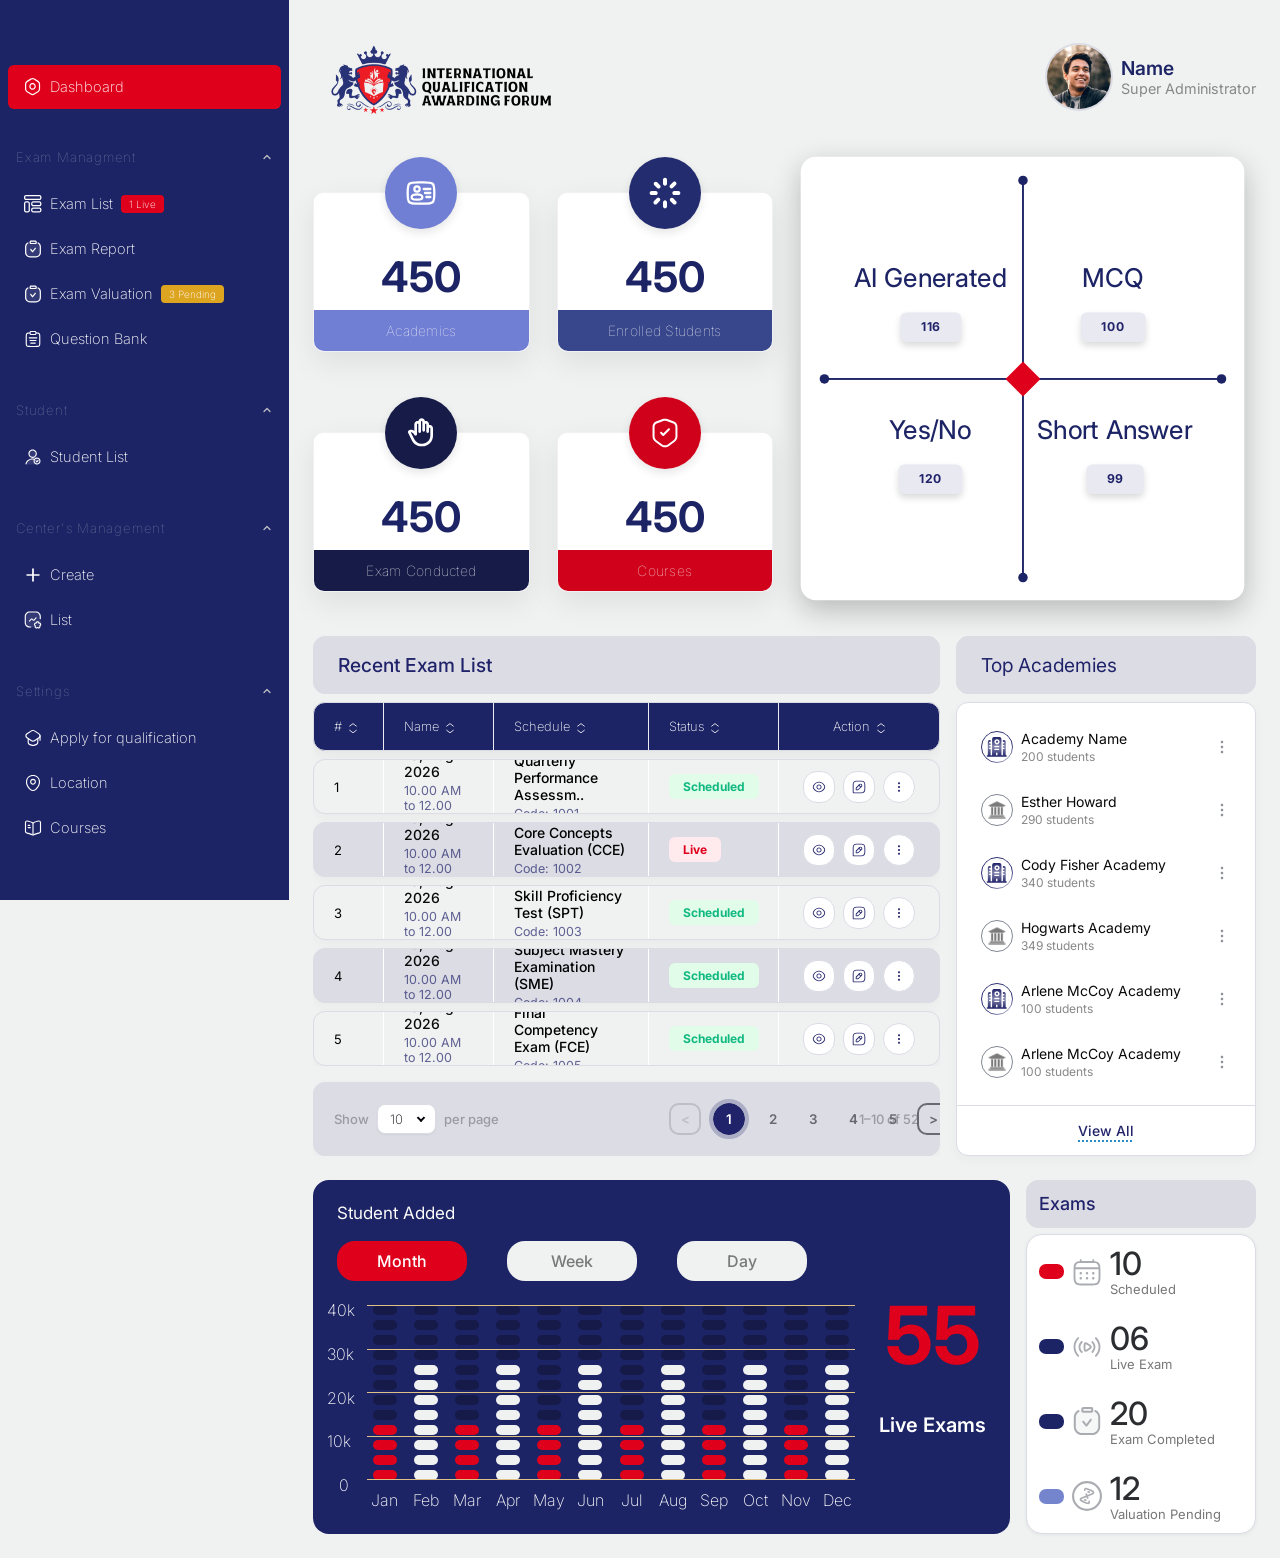
==== commit e7780b90: "Refactor: resolve sidebar badge overlaps, optimize breadcrumbs position and formatting, style search" ====
--- a/index.html
+++ b/index.html
@@ -100,12 +100,10 @@
         </div>
         <div class="sidebar-group-content">
           <a class="nav-item" href="#">
-            <img src="images/icon/Create.svg" alt="" />
-            Create
+            <img src="images/icon/Create.svg" alt="" />Create
           </a>
-          <a class="nav-item" href="#">
-            <img src="images/icon/List.svg" alt="" />
-            List
+          <a class="nav-item" href="academy-list.html">
+            <img src="images/icon/List.svg" alt="" />List
           </a>
         </div>
       </div>
@@ -479,8 +477,7 @@
       <div class="chart-wrapper">
         <div class="chart-card">
           <div class="chart-top">
-            <div class="chart-title desktop-title">Student Added</div>
-            <div class="chart-title mobile-title">Student Status</div>
+            <div class="chart-title">Student Added</div>
             <div class="tab-group">
               <button class="tab-btn active">Month</button>
               <button class="tab-btn">Week</button>
--- a/css/tokens.css
+++ b/css/tokens.css
@@ -15,8 +15,6 @@
   --color-bg:         #F0F1F1;
   --color-white:      #FFFFFF;
   --color-border:     #DBDCE4;
-  --color-green-soft: #E1FCE9;
-  --color-red-soft:   #FFEAEE;
   --color-gold:       #DDA420;
 
   /* ── Typography ─────────────────────────────────────────── */
@@ -25,7 +23,6 @@
   /* ── Stat cards ─────────────────────────────────────────── */
   --stat-number-size:   2.625rem;   /* 42px */
   --stat-number-weight: 700;
-  --stat-number-color:  var(--color-navy);
   --stat-number-desktop-top: 11px;                   /* [Desktop relative shift] e.g. 10px shifts number down, -10px shifts it up */
   --stat-number-desktop-margin-bottom: 0px;         /* [Desktop bottom gap] spacing margin below the number */
   --stat-label-size:    0.875rem;
@@ -78,7 +75,6 @@
 
   /* ── Table ──────────────────────────────────────────────── */
   --table-header-bg:       var(--color-navy);      /* [Header background] The dark blue background of the table header card */
-  --table-header-color:    var(--color-white);     /* [Header text color] Color of the text in the table header card */
   --table-header-size:     0.8rem;              /* [Header font size] Size of header labels */
   --table-header-weight:   200;                    /* [Header font weight] Boldness of header labels */
   --table-row-size:        0.8125rem;              /* [Body cell font size] Size of table body text */
@@ -92,7 +88,7 @@
   --table-title-size:      1.2rem;               /* [Title card text size] Font size of Recent Exam List */
   --table-title-weight:    500;                    /* [Title card text weight] Boldness of Recent Exam List */
   --table-pagination-bg:   #DBDCE4;                /* [Pagination card background] Background of the bottom page selection footer card */
-  --table-pagination-color: #21236A;               /* [Pagination text color] Color of show-limit dropdown text and footer labels */
+  --table-pagination-gap-top: 16px;                 /* [Pagination top gap] Spacing between the table rows and the pagination card */
   --table-pagination-select-color: #000107;
   --table-pagination-select-weight: 200;            /* [Dropdown weight] Boldness of show-limit select dropdown numbers */
   --table-pagination-info-color:     #999BA3;      /* [Pagination info text color] Text color of '1-10 of 52' info label */
@@ -119,7 +115,6 @@
 
   /* ── Table Rows Customization ───────────────────────────── */
   --table-row-radius: 12px;
-  --table-row-height: auto;
   --table-row-padding-y: 18px;
   --table-row-padding-x: 20px;
   --table-row-margin-bottom: 8px;
@@ -130,8 +125,6 @@
   --table-row-col-border-color: #FFFFFF;                /* Separator line color for body rows (e.g. #FFFFFF for high visibility) */
   --table-col-padding-left: 20px;                       /* Left spacing gap next to column lines */
   --table-num-size:   var(--table-row-size);            /* Font size of row index numbers (# column) */
-  --table-num-weight: 600;                              /* Boldness of row index numbers (# column) */
-  --table-num-color:  var(--table-row-color);           /* Color of row index numbers (# column) */
 
   /* Text inside table rows typography */
   --table-date-font-size: 0.875rem;
@@ -316,11 +309,6 @@
   --exams-label-weight: 400;
   --exams-label-color: #777777;
 
-  /* ── Section headings ───────────────────────────────────── */
-  --section-heading-size:   1rem;
-  --section-heading-weight: 600;
-  --section-heading-color:  var(--color-navy);
-
   /* ── Pill chart ─────────────────────────────────────────── */
   --pill-width:   24px;
   --pill-height:  10px;
@@ -328,16 +316,13 @@
   --pill-radius:  99px;
   --pill-red:     #DF001B;
   --pill-white:   #F0F1F1;
-  --pill-inactive-bg: rgba(255, 255, 255, 0.08);
   --chart-grid-color: #E0C185;
   --chart-grid-thickness: 1px;
 
   /* ── Spacing scale ──────────────────────────────────────── */
-  --space-xs: 4px;
   --space-sm: 8px;
   --space-md: 16px;
   --space-lg: 24px;
-  --space-xl: 32px;
 
   /* ── Border radius ──────────────────────────────────────── */
   --radius-sm: 6px;
@@ -434,7 +419,6 @@
   --mobile-chart-x-label-weight: 50;          /* X-axis label font weight */
   --mobile-chart-x-label-color: #FFFFFF;       /* X-axis label color */
   --mobile-chart-x-label-margin-left: 8px;    /* X-axis labels left offset (aligns with bars) */
-  --mobile-chart-x-label-gap: 0px;            /* gap between each X-axis label (Jan, Feb, …) — independent of bar column gap */
   --mobile-chart-x-label-margin-top: 15px;      /* gap above X-axis labels */
   --mobile-chart-bars-gap: 5px;                /* horizontal gap between monthly bar columns */
   --mobile-chart-grid-color: #E0C185;          /* grid line color */
@@ -463,4 +447,246 @@
   --mobile-hamburger-right: auto;
   --mobile-hamburger-top: 20px;
   --mobile-hamburger-z-index: 1001;
+
+  /* ═══════════════════════════════════════════════════════════
+     Academy List Page  (css/pages/academy-list.css)
+     Prefix: --al-*   Edit values here to restyle the page.
+     ═══════════════════════════════════════════════════════════ */
+
+  /* ── Topbar separator (subtle bottom border) ─────────────── */
+  --al-topbar-sep-thickness:         1px;
+  --al-topbar-sep-color:             rgba(219, 220, 228, 0.7);
+
+  /* ── Content wrapper (page-header + outer-card gap) ─────── */
+  --al-content-gap:                  20px;
+
+  /* ── Page header band ────────────────────────────────────── */
+  --al-page-header-bg:               var(--color-navy);
+  --al-page-header-radius:           12px;
+  --al-page-header-padding-y:        18px;
+  --al-page-header-padding-x:        24px;
+  --al-page-title-size:              1.25rem;
+  --al-page-title-weight:            300;
+  --al-page-title-color:             var(--color-white);
+  --al-page-title-font-style:        normal;
+  --al-breadcrumb-size:              0.875rem;
+  --al-breadcrumb-weight:            300;
+  --al-breadcrumb-color:             rgba(255,255,255,0.65);
+  --al-breadcrumb-sep-color:         rgba(255,255,255,0.45);
+  --al-breadcrumb-active-color:      var(--color-white);
+  --al-breadcrumb-gap:               8px;
+
+  /* ── Outer white card ────────────────────────────────────── */
+  --al-outer-card-bg:                var(--color-white);
+  --al-outer-card-radius:            16px;
+  --al-outer-card-padding-y:         8px;
+  --al-outer-card-padding-x:         8px;
+  --al-outer-card-shadow:            0 2px 12px rgba(0,0,0,0.07);
+
+  /* ── Controls Box (Custom Background Wrapper) ─────────────── */
+  --al-controls-box-bg:              #E5E6EE;
+  --al-controls-box-radius:          12px;
+  --al-controls-box-height:          auto;
+  --al-controls-box-width:           100%;
+  --al-controls-box-padding-y:       20px;
+  --al-controls-box-padding-x:       20px;
+  --al-controls-box-border-width:    0px;
+  --al-controls-box-border-color:    transparent;
+  --al-controls-box-margin-bottom:   24px;
+
+  /* ── Section header (Center's List title) ────────────────── */
+  --al-section-title-size:           1.5rem;                    /* [Title font size] "Center's List" heading */
+  --al-section-title-weight:         500;                       /* [Title font weight] (Lighter weight) */
+  --al-section-title-color:          #000000;                   /* [Title color] (Black) */
+  --al-section-title-font-style:     normal;
+  --al-section-subtitle-size:        0.875rem;                  /* [Subtitle font size] count text */
+  --al-section-subtitle-weight:      300;                       /* [Subtitle weight] (Lighter weight) */
+  --al-section-subtitle-color:       #888888;
+  --al-section-header-margin-bottom: 20px;                      /* [Gap] below title+count before controls */
+  --al-section-top-gap:              12px;                      /* [Gap] between title block and action buttons */
+
+  /* ── Buttons styling ─────────────────────────────────────── */
+  --al-btn-border-radius:            8px 8px 8px 0;             /* [Custom Radius] bottom-left corner is sharp/flat */
+
+  /* ── Export button ───────────────────────────────────────── */
+  --al-export-btn-bg:                var(--color-white);
+  --al-export-btn-color:             var(--color-navy);
+  --al-export-btn-border-color:      var(--color-navy);
+  --al-export-btn-border-width:      1.5px;
+  --al-export-btn-radius:            var(--al-btn-border-radius);
+  --al-export-btn-padding-y:         0px;
+  --al-export-btn-padding-x:         16px;
+  --al-export-btn-height:            44px;                      /* Slightly taller */
+  --al-export-btn-size:              0.875rem;
+  --al-export-btn-weight:            500;
+  --al-export-btn-icon-size:         17px;
+  --al-export-btn-gap:               8px;
+
+  /* ── Add Center button ───────────────────────────────────── */
+  --al-add-btn-bg:                   var(--color-navy);
+  --al-add-btn-color:                var(--color-white);
+  --al-add-btn-radius:               var(--al-btn-border-radius);
+  --al-add-btn-padding-y:            0px;
+  --al-add-btn-padding-x:            16px;
+  --al-add-btn-height:               44px;                      /* Slightly taller */
+  --al-add-btn-size:                 0.875rem;
+  --al-add-btn-weight:               400;                       /* Less weight */
+  --al-add-btn-gap:                  8px;
+
+  /* ── Controls row (search + filter) ─────────────────────── */
+  --al-controls-gap:                 12px;
+  --al-controls-margin-top:          16px;
+  --al-controls-margin-bottom:       20px;
+
+  /* Search box */
+  --al-search-bg:                    var(--color-white);
+  --al-search-border-color:          var(--color-border);
+  --al-search-border-width:          1px;
+  --al-search-radius:                4px;                       /* Only a little bit rounded */
+  --al-search-height:                36px;                      /* Smaller height */
+  --al-search-width:                 320px;                     /* Longer search box on desktop */
+  --al-search-padding-left:          46px;                      /* Larger gap between icon and text */
+  --al-search-placeholder-color:     #8E9198;                   /* Placeholder color #8E9198 */
+  --al-search-text-color:            #8E9198;                   /* Text color #8E9198 */
+  --al-search-text-size:             0.72rem;                   /* Smaller text size */
+  --al-search-text-weight:           300;                       /* Small weight */
+  --al-search-icon-color:            #AAAAAA;
+  --al-search-icon-size:             18px;                      /* Slightly larger icon */
+  --al-search-icon-left:             14px;                      /* Push icon slightly right */
+  --al-search-shadow:                0 2px 6px rgba(0, 0, 0, 0.04); /* Subtly floats the search box */
+
+  /* Filter dropdown */
+  --al-filter-bg:                    var(--color-white);
+  --al-filter-border-color:          var(--color-border);
+  --al-filter-border-width:          1px;
+  --al-filter-radius:                4px;                       /* Only a little bit rounded */
+  --al-filter-height:                36px;                      /* Smaller height */
+  --al-filter-text-color:            #8E9198;                   /* Text color #8E9198 */
+  --al-filter-text-size:             0.72rem;                   /* Smaller text size */
+  --al-filter-text-weight:           300;                       /* Small weight */
+  --al-filter-padding-x:             14px;
+  --al-filter-width:                 180px;                     /* Longer membership box on desktop */
+  --al-filter-arrow-color:           #8E9198;                   /* Arrow color #8E9198 */
+  --al-filter-shadow:                0 2px 6px rgba(0, 0, 0, 0.04); /* Subtly floats the dropdown select */
+
+  /* ── Table ───────────────────────────────────────────────── */
+  --al-table-min-width:              720px;                      /* [Min table width] triggers horizontal scroll below this */
+  --al-table-header-bg:              var(--color-navy);
+  --al-table-header-color:           var(--color-white);
+  --al-table-header-size:            0.875rem;
+  --al-table-header-weight:          400;
+  --al-table-header-radius:          10px;                       /* [Table border radius] applies to container border */
+  --al-table-header-padding-y:       16px;
+  --al-table-header-padding-x:       16px;
+  --al-table-col-sep-color:          rgba(255,255,255,0.22);    /* [Header column lines] */
+  --al-table-col-sep-width:          1px;
+
+  /* Sort icon */
+  --al-sort-icon-width:              10px;
+  --al-sort-icon-height:             14px;
+  --al-sort-icon-stroke:             2.5;
+  --al-sort-icon-gap:                -2px;
+
+  /* ── Table column widths ─────────────────────────────────── */
+  --al-col-num:                      54px;
+  --al-col-name:                     minmax(180px, 1fr);
+  --al-col-phone:                    150px;
+  --al-col-email:                    210px;
+  --al-col-exam:                     80px;
+  --al-col-students:                 130px;
+  --al-col-action:                   140px;
+
+  /* ── Table body rows ─────────────────────────────────────── */
+  --al-row-odd-bg:                   #F0F1F1;                   /* [Odd row background] rows 1, 3, 5 … */
+  --al-row-even-bg:                  #E5E6EE;                   /* [Even row background] rows 2, 4, 6 … */
+  --al-row-hover-bg:                 rgba(29,36,101,0.05);
+  --al-row-sep-color:                var(--color-border);       /* [Horizontal row separator] */
+  --al-row-col-sep-color:            rgba(255,255,255,0.65);    /* [Vertical column lines in rows] */
+  --al-row-col-sep-width:            1px;
+  --al-row-min-height:               66px;
+
+  /* Cell text */
+  --al-cell-padding-y:               14px;
+  --al-cell-padding-x:               16px;
+  --al-cell-text-color:              var(--color-navy);
+  --al-cell-text-size:               0.875rem;
+  --al-cell-text-weight:             400;
+
+  /* Center (name column) */
+  --al-center-name-size:             0.875rem;
+  --al-center-name-weight:           500;
+  --al-center-name-color:            var(--color-navy);
+  --al-center-code-size:             0.75rem;
+  --al-center-code-weight:           400;
+  --al-center-code-color:            rgba(33,35,106,0.6);
+  --al-center-gap:                   12px;
+
+  /* Avatar circle */
+  --al-avatar-size:                  38px;
+  --al-avatar-radius:                50%;
+  --al-avatar-bg:                    #E8E9EE;
+  --al-avatar-border-color:          var(--color-border);
+  --al-avatar-border-width:          1px;
+  --al-avatar-icon-size:             22px;
+
+  /* Exam count badge */
+  --al-exam-badge-bg:                #E8EAFA;
+  --al-exam-badge-color:             var(--color-navy);
+  --al-exam-badge-size:              0.875rem;
+  --al-exam-badge-weight:            600;
+  --al-exam-badge-radius:            8px;
+  --al-exam-badge-padding-y:         4px;
+  --al-exam-badge-padding-x:         10px;
+  --al-exam-badge-min-width:         32px;
+
+  /* ── Mobile expand / collapse ────────────────────────────── */
+  --al-expand-btn-size:              30px;
+  --al-expand-btn-radius:            8px;
+  --al-expand-btn-bg:                var(--color-bg);
+  --al-expand-btn-border-color:      var(--color-border);
+  --al-expand-btn-border-width:      1px;
+  --al-expand-btn-icon-size:         14px;
+  --al-expand-btn-color:             var(--color-navy);
+
+  /* Mobile detail panel */
+  --al-detail-padding-y:             16px;
+  --al-detail-padding-x:             16px;
+  --al-detail-item-padding-y:        9px;
+  --al-detail-divider-color:         var(--color-border);
+  --al-detail-label-color:           #888888;
+  --al-detail-label-size:            0.8125rem;
+  --al-detail-label-weight:          400;
+  --al-detail-label-min-width:       80px;
+  --al-detail-value-color:           var(--color-navy);
+  --al-detail-value-size:            0.875rem;
+  --al-detail-value-weight:          500;
+  --al-collapse-btn-color:           var(--color-red);
+  --al-collapse-btn-size:            0.875rem;
+  --al-collapse-btn-weight:          500;
+
+  /* ── Mobile layout tokens ────────────────────────────────── */
+  --al-mobile-col-num:               42px;
+  --al-mobile-col-name:              1fr;
+  --al-mobile-col-expand:            42px;
+  --al-mobile-outer-card-padding-y:  6px;                      /* Tighter card padding on mobile */
+  --al-mobile-outer-card-padding-x:  6px;                      /* Tighter card padding on mobile */
+  --al-mobile-outer-card-radius:     12px;
+  --al-mobile-section-title-size:    1.4rem;                    /* Larger section title */
+  --al-mobile-section-title-weight:  700;                       /* Larger section title weight */
+  --al-mobile-section-subtitle-size: 0.8rem;
+  --al-mobile-section-subtitle-weight: 400;                     /* Regular subtitle weight */
+  --al-mobile-controls-box-padding-y: 20px;                     /* Taller box padding */
+  --al-mobile-controls-box-padding-x: 16px;
+  --al-mobile-page-header-radius:    8px;
+  --al-mobile-page-header-padding-y: 14px;
+  --al-mobile-page-header-padding-x: 16px;
+  --al-mobile-page-title-size:       1.1rem;
+  --al-mobile-breadcrumb-size:       0.65rem;                   /* Smart small breadcrumbs */
+  --al-mobile-controls-gap:          10px;
+  --al-mobile-search-height:         34px;                      /* Smaller height */
+  --al-mobile-filter-width:          100%;
+  --al-mobile-btn-height:            42px;                      /* Slightly taller buttons */
+  --al-mobile-btn-size:              0.8125rem;
+  --al-mobile-topbar-bg:             var(--color-navy);
+  --al-mobile-topbar-logo-filter:    brightness(0) invert(1);
 }
--- a/css/layout.css
+++ b/css/layout.css
@@ -22,24 +22,6 @@
   min-height: 100vh;
   padding: var(--space-lg);
   gap: var(--space-lg);
-}
-
-/* Reusable white card wrapper used by table, academies, etc. */
-.section-card {
-  background: var(--color-white);
-  border-radius: var(--radius-lg);
-  box-shadow: 0 1px 4px rgba(0,0,0,0.06);
-  overflow: hidden;
-}
-
-/* Card title bar (light-bg strip at the top of each section) */
-.section-header {
-  padding: var(--space-md) var(--space-lg);
-  font-size: var(--section-heading-size);
-  font-weight: var(--section-heading-weight);
-  color: var(--section-heading-color);
-  border-bottom: 1px solid var(--color-border);
-  background: var(--color-bg);
 }
 
 /* ── Row grids ───────────────────────────────────────────── */
--- a/css/components/sidebar.css
+++ b/css/components/sidebar.css
@@ -92,7 +92,7 @@
 .nav-item {
   display: flex;
   align-items: center;
-  gap: var(--space-sm);
+  gap: 0;
   padding: var(--sidebar-nav-item-padding);
   font-size: var(--sidebar-text-size);
   font-weight: var(--sidebar-text-weight);
@@ -128,6 +128,9 @@
 .nav-item img {
   width: var(--sidebar-icon-size);
   height: var(--sidebar-icon-size);
+  min-width: var(--sidebar-icon-size);
+  max-width: var(--sidebar-icon-size);
+  margin-right: var(--space-sm);
   object-fit: contain;
   flex-shrink: 0;
   filter: brightness(0) invert(1) opacity(var(--sidebar-icon-opacity));
@@ -150,6 +153,8 @@
   align-items: center;
   justify-content: center;
   box-sizing: border-box;
+  margin-left: 8px !important;
+  flex-shrink: 0 !important;
 }
 
 .badge-live    { background: var(--color-red);  color: #fff; }
--- a/css/components/table.css
+++ b/css/components/table.css
@@ -368,7 +368,7 @@
   background: var(--table-pagination-bg); /* Footer background */
   border-radius: 12px; /* rounded corners on all four sides */
   border: 1px solid var(--table-row-border);
-  margin-top: 8px; /* space/gap above the pagination card footer */
+  margin-top: var(--table-pagination-gap-top); /* space/gap above the pagination card footer */
   box-shadow: 0 4px 12px rgba(0, 0, 0, 0.03);
   font-size: 0.8125rem;
   color: var(--table-pagination-label-color);
--- a/css/components/chart.css
+++ b/css/components/chart.css
@@ -219,15 +219,6 @@
   white-space: nowrap;
 }
 
-/* Responsive title styling */
-.desktop-title {
-  display: block;
-}
-
-.mobile-title {
-  display: none;
-}
-
 /* ── Live Exams counter ───────────────────────────────────── */
 .live-exams-block {
   display: flex;
--- a/css/responsive.css
+++ b/css/responsive.css
@@ -534,8 +534,7 @@
   }
 
   /* Hide Page 4 and Page 5 on mobile/tablet screens */
-  .pagination-pages .page-btn.desktop-only-page,
-  .pagination-pages .page-btn:not(.active):not(.arrow).desktop-only-page {
+  .pagination-pages .page-btn.desktop-only-page {
     display: none !important;
   }
 
@@ -551,9 +550,6 @@
     border: none !important;
     background: transparent !important;
     color: var(--table-pagination-inactive-color) !important;
-    font-size: var(--table-pagination-size) !important;
-    font-weight: var(--table-pagination-weight) !important;
-    line-height: var(--table-pagination-line-height) !important;
     cursor: pointer !important;
     width: auto !important;
     min-width: 20px !important;
@@ -572,9 +568,6 @@
     background-clip: padding-box !important;
     width: var(--mobile-pagination-active-size) !important;
     height: var(--mobile-pagination-active-size) !important;
-    font-size: var(--table-pagination-size) !important;
-    font-weight: var(--table-pagination-weight) !important;
-    line-height: var(--table-pagination-line-height) !important;
     display: inline-flex !important;
     align-items: center !important;
     justify-content: center !important;
